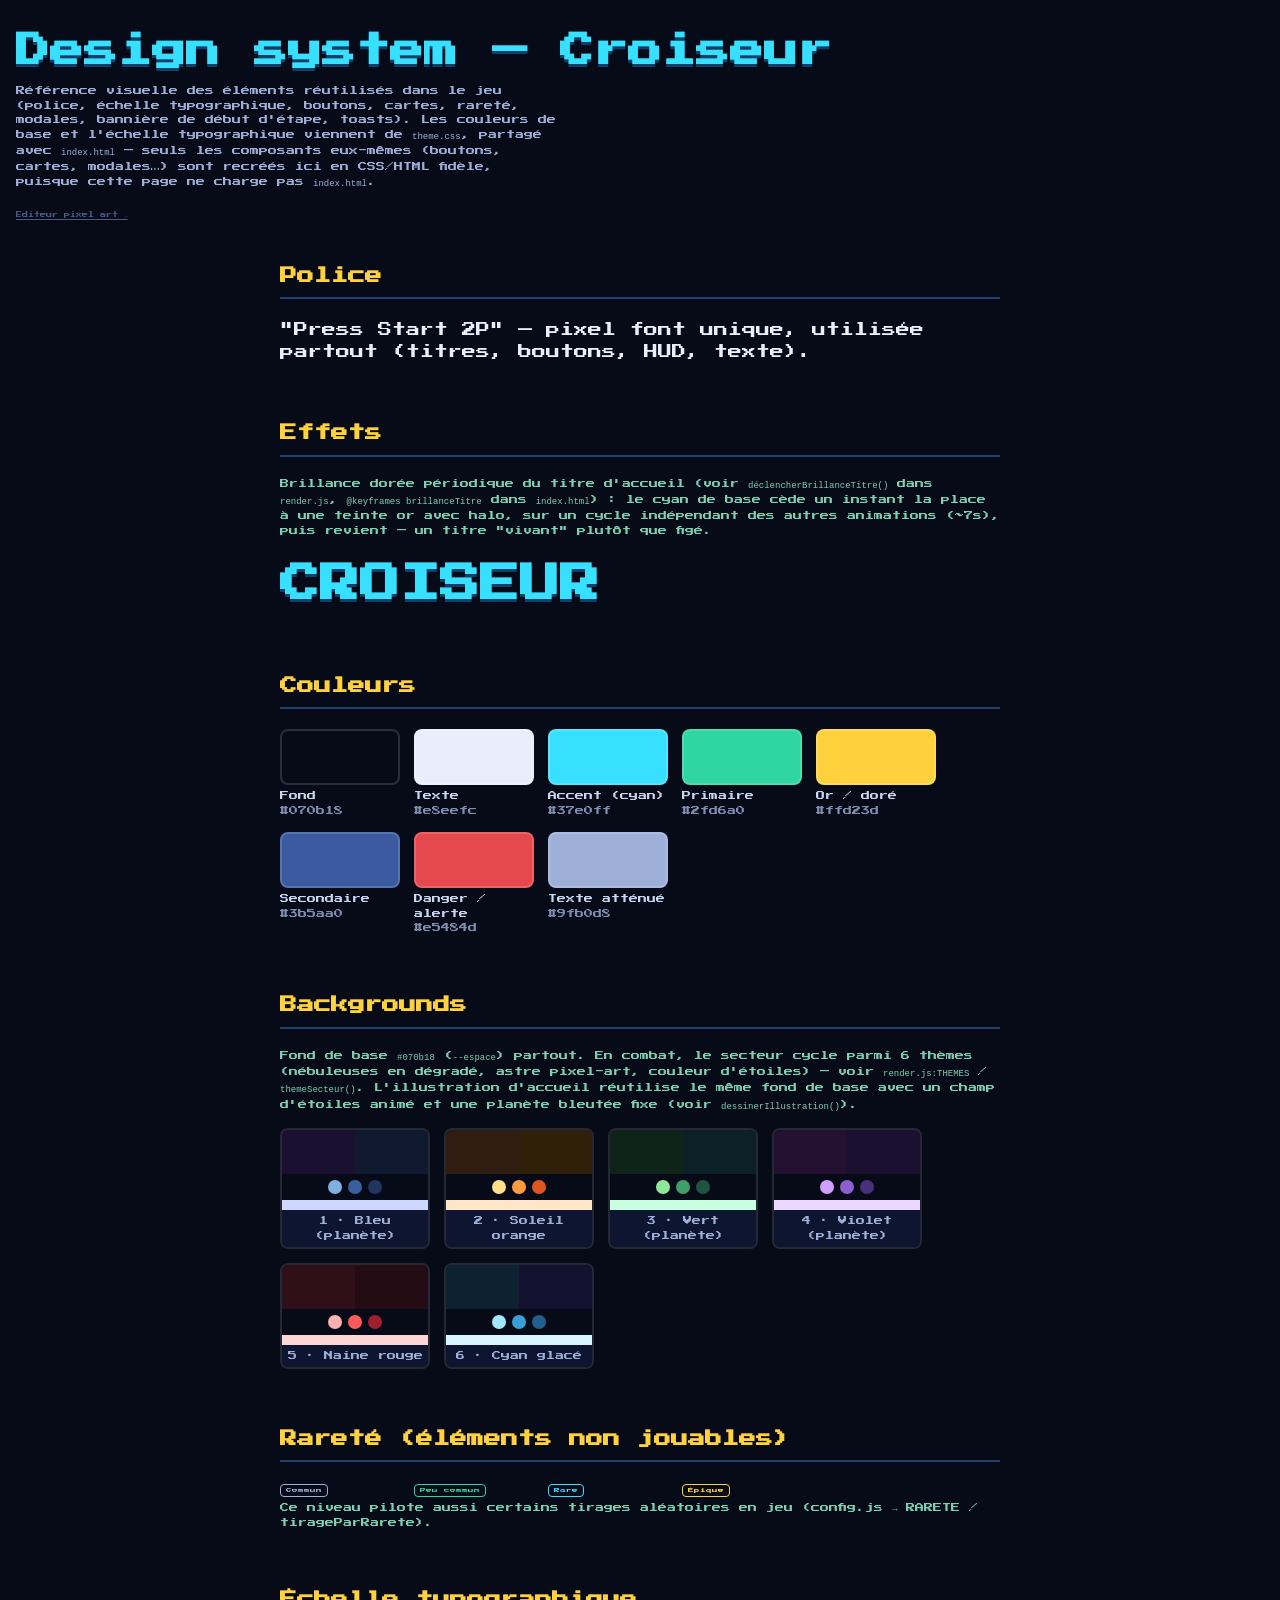
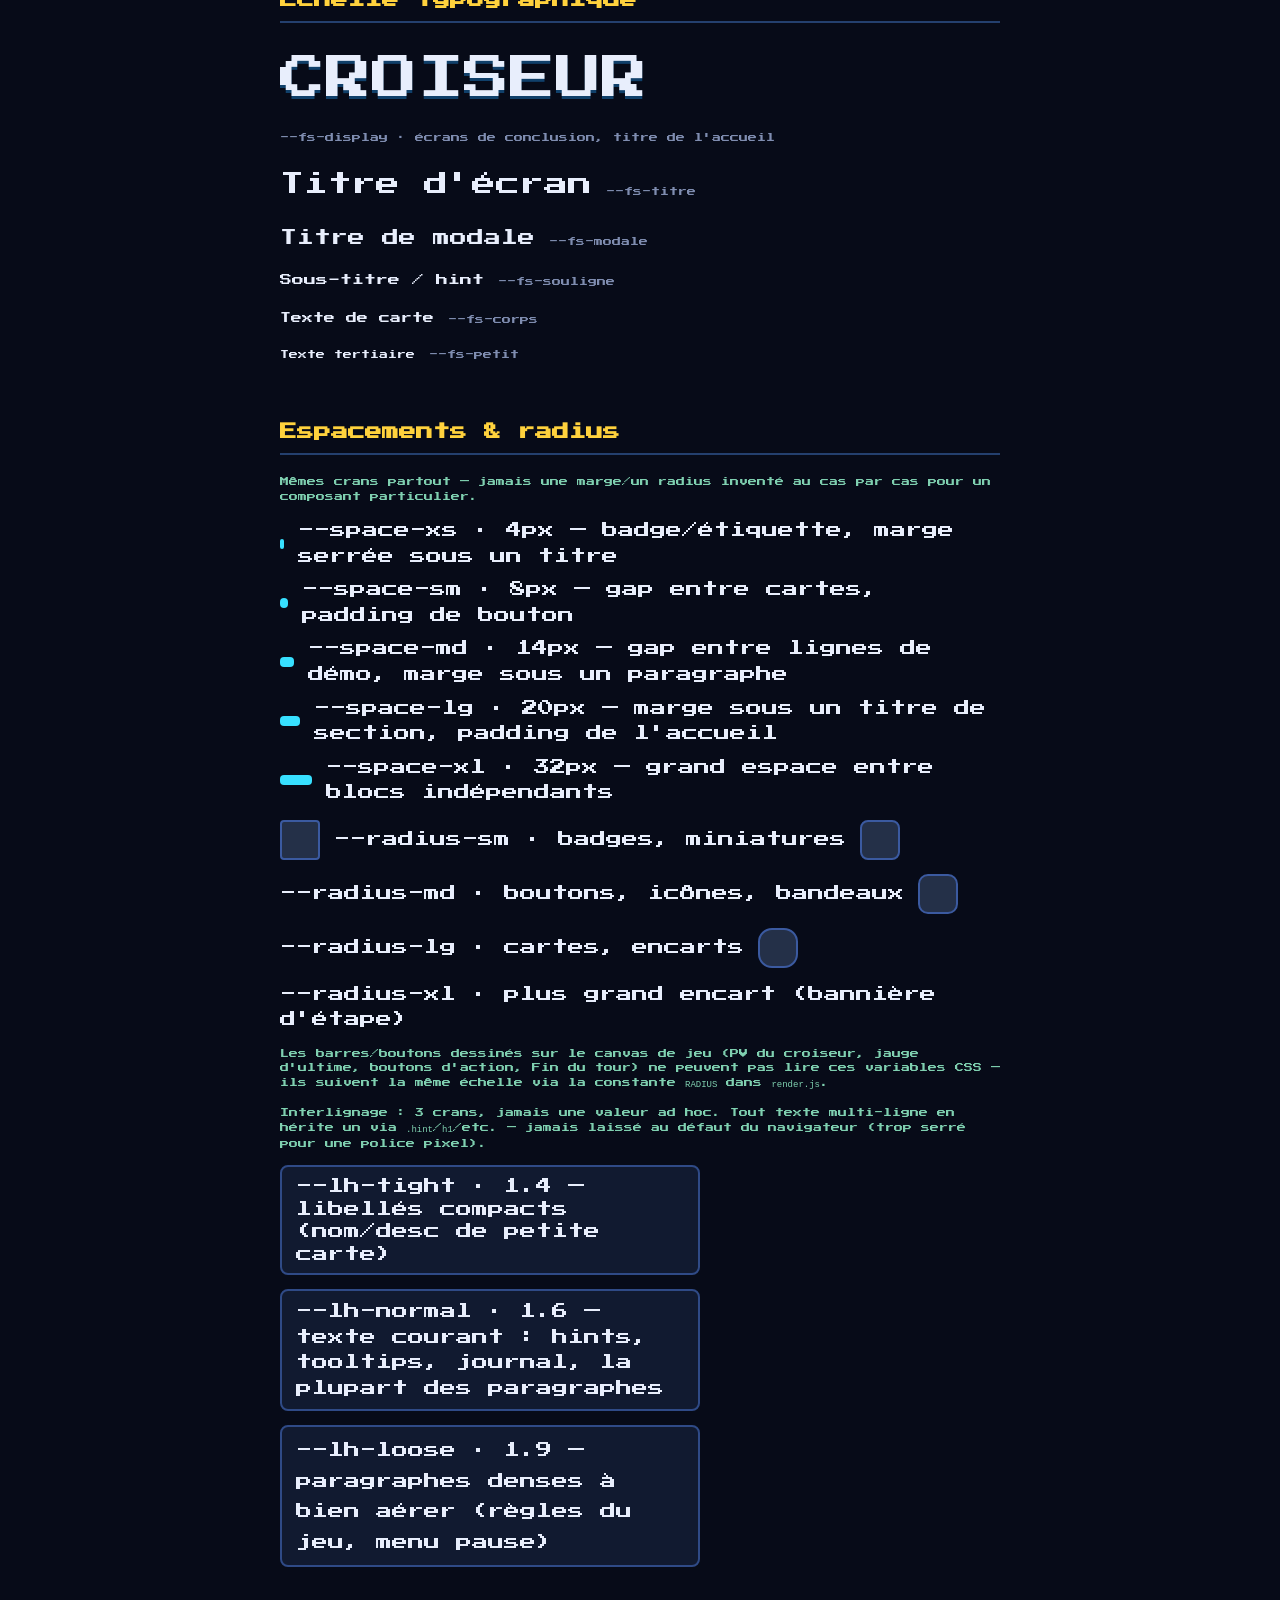
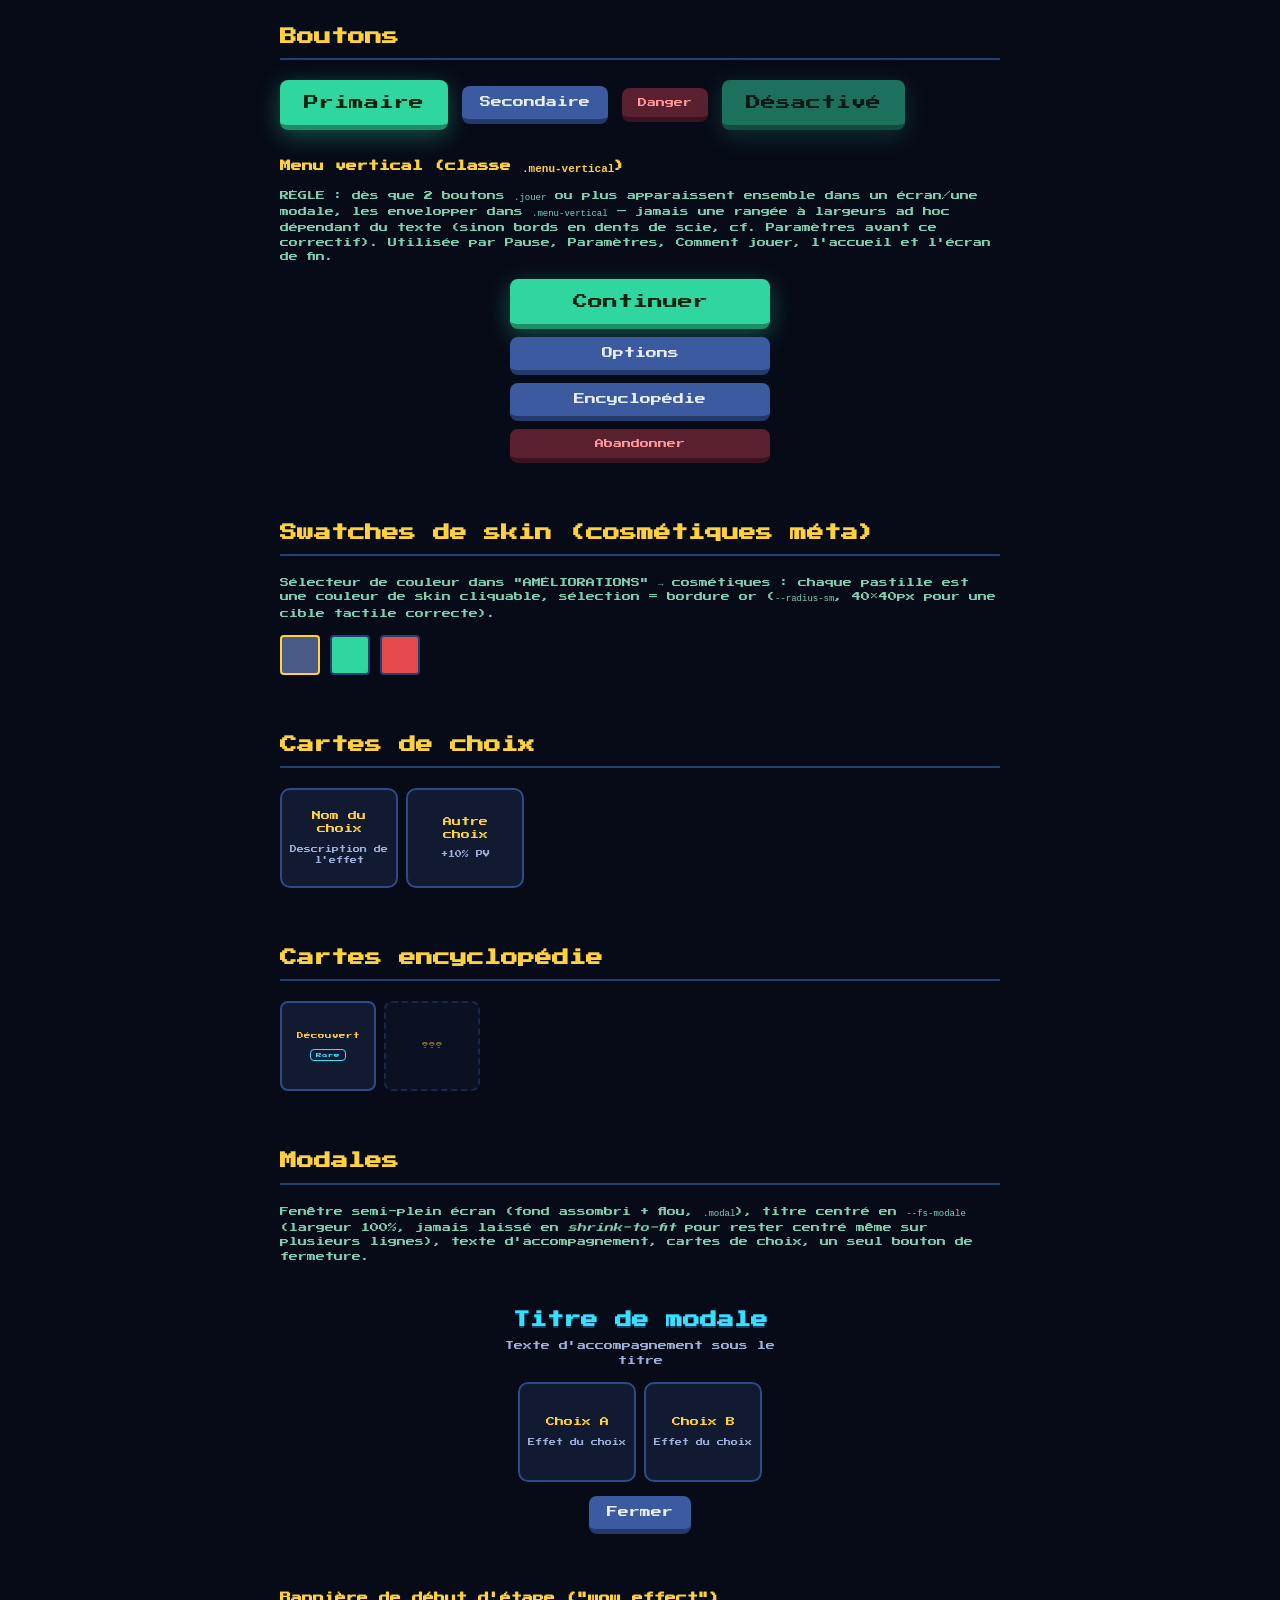
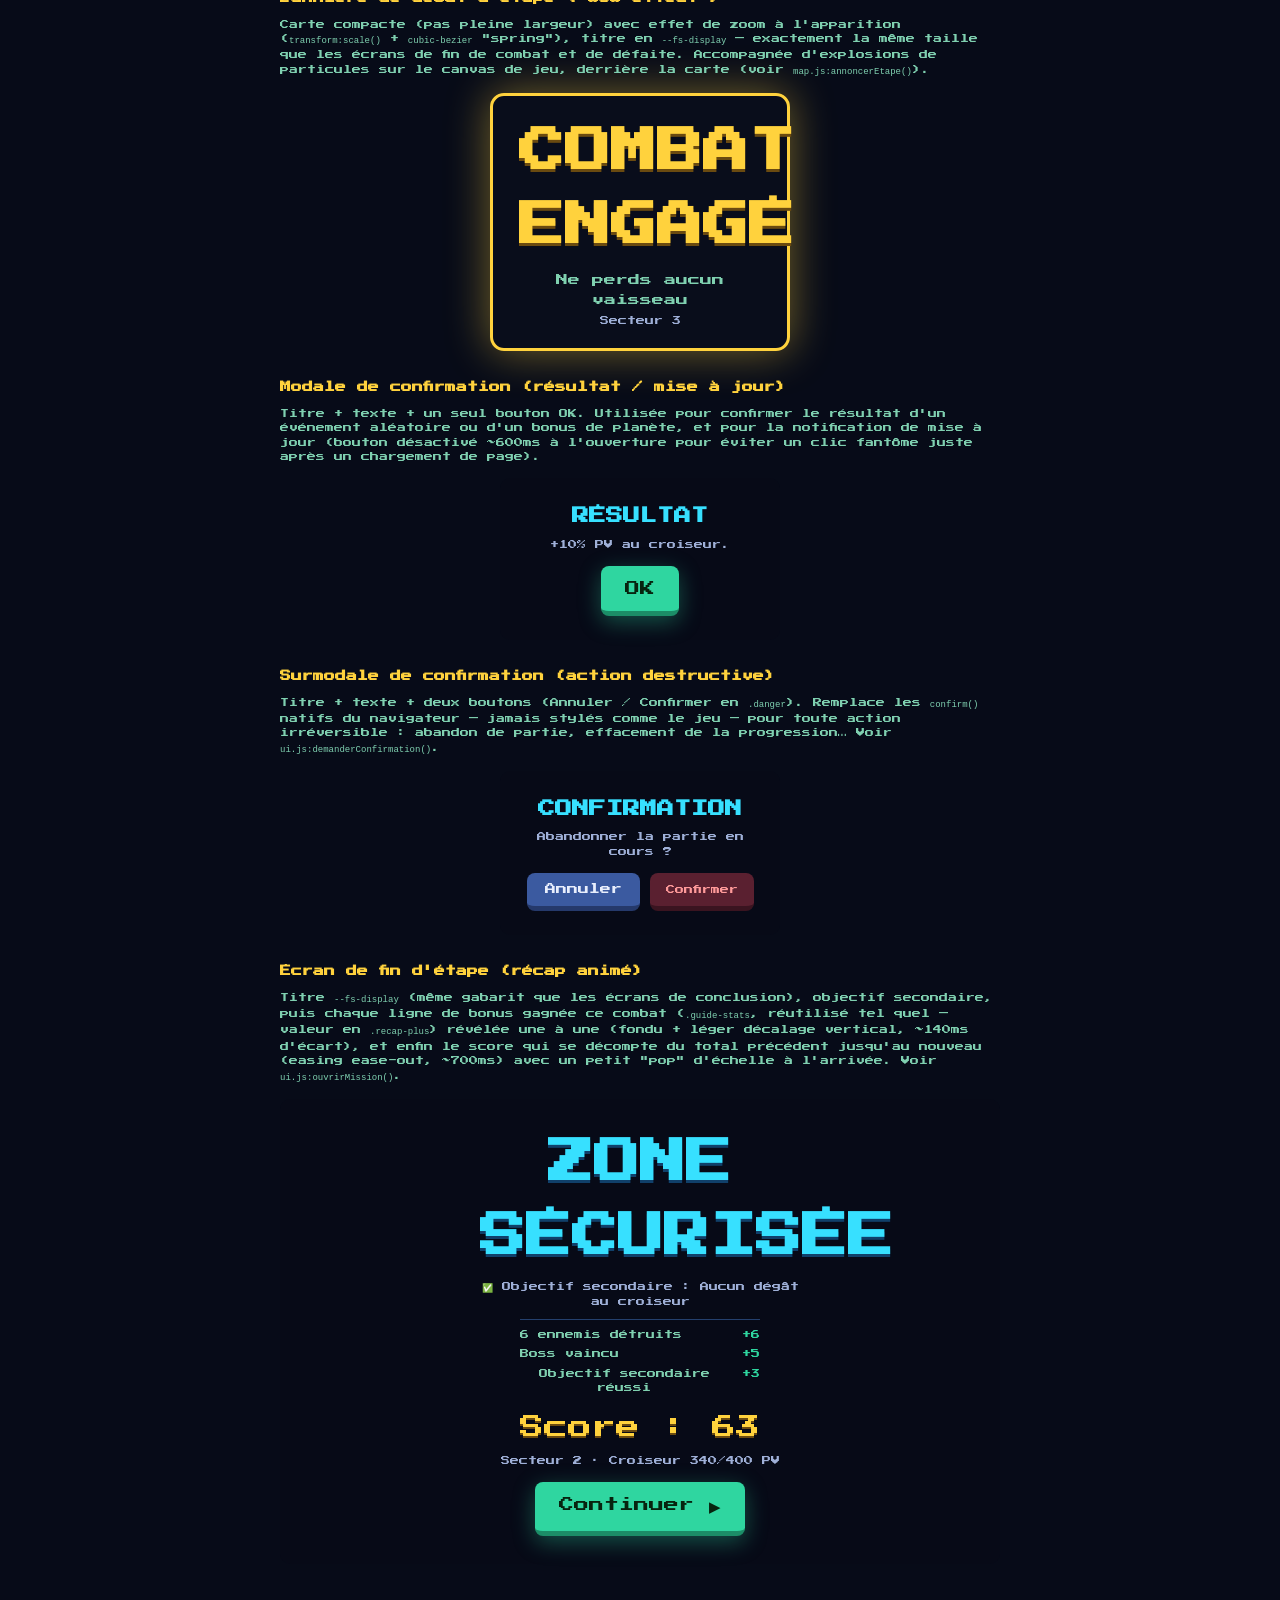
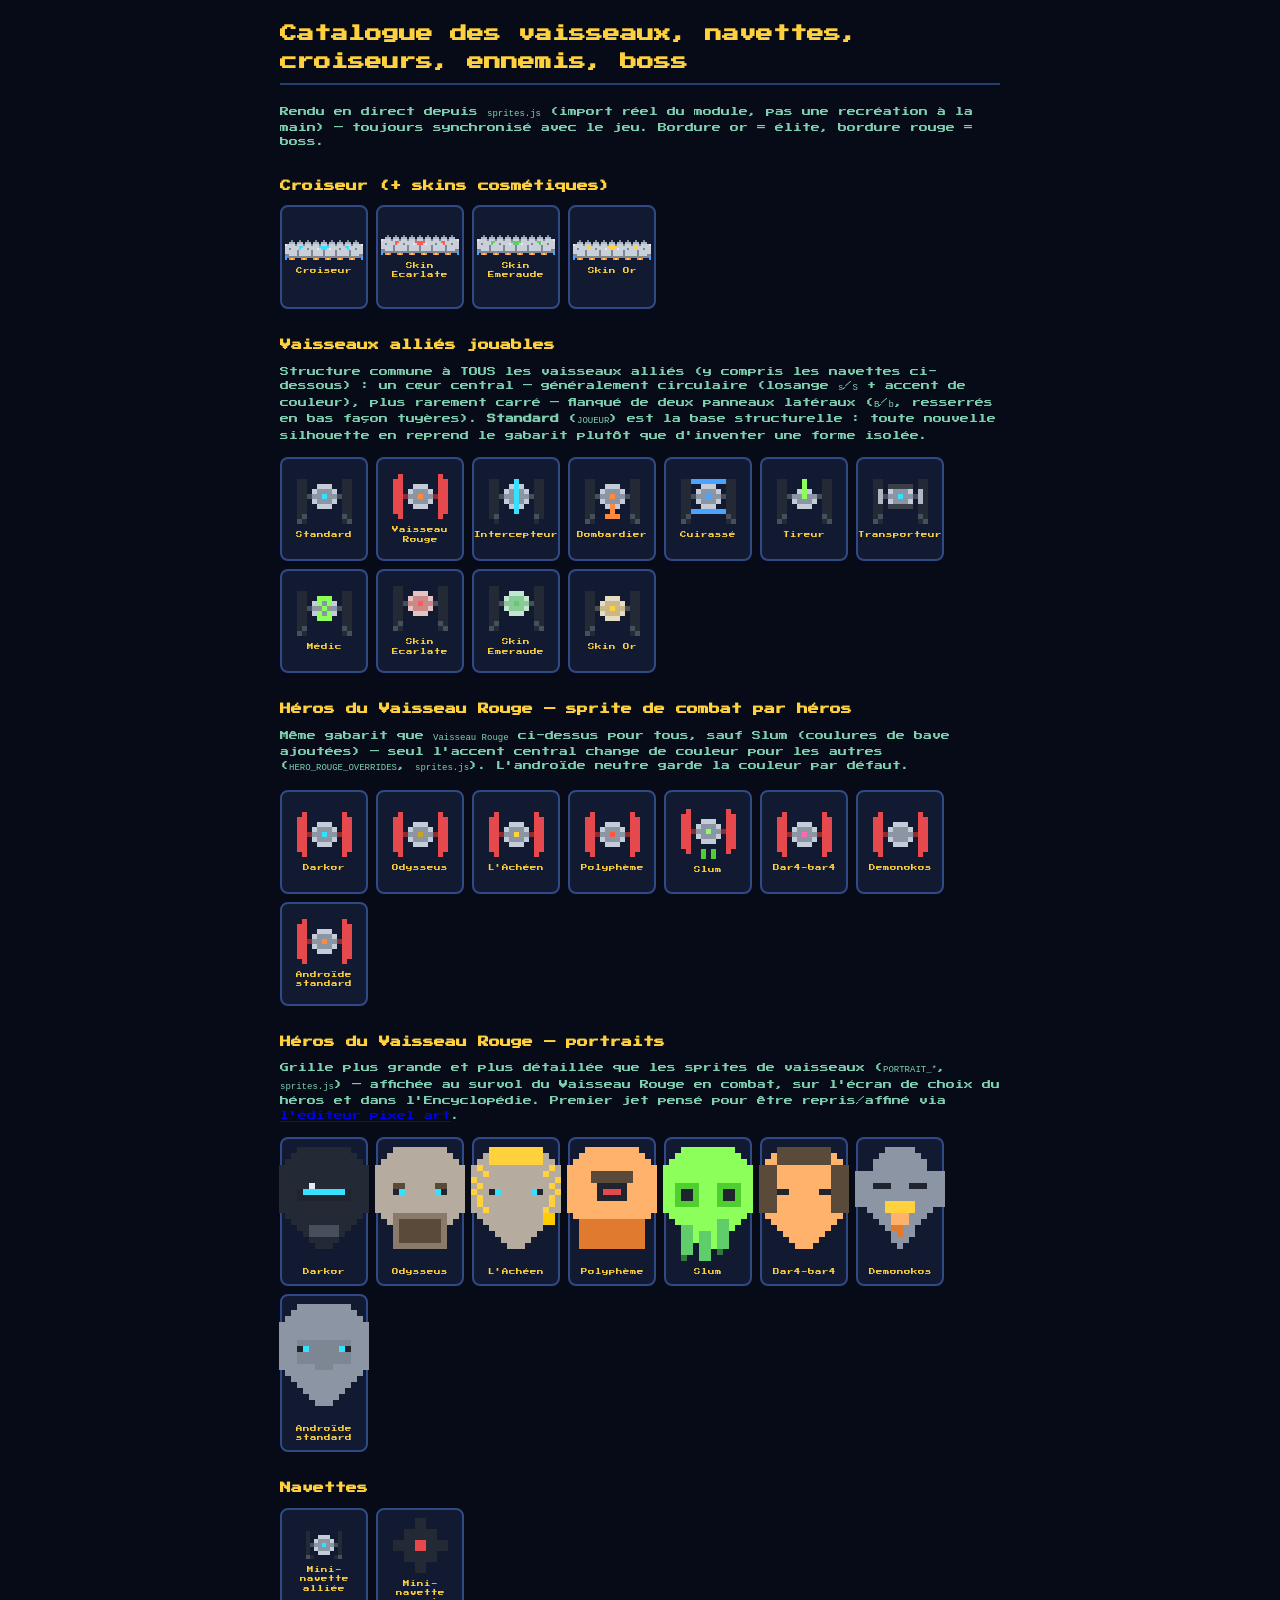
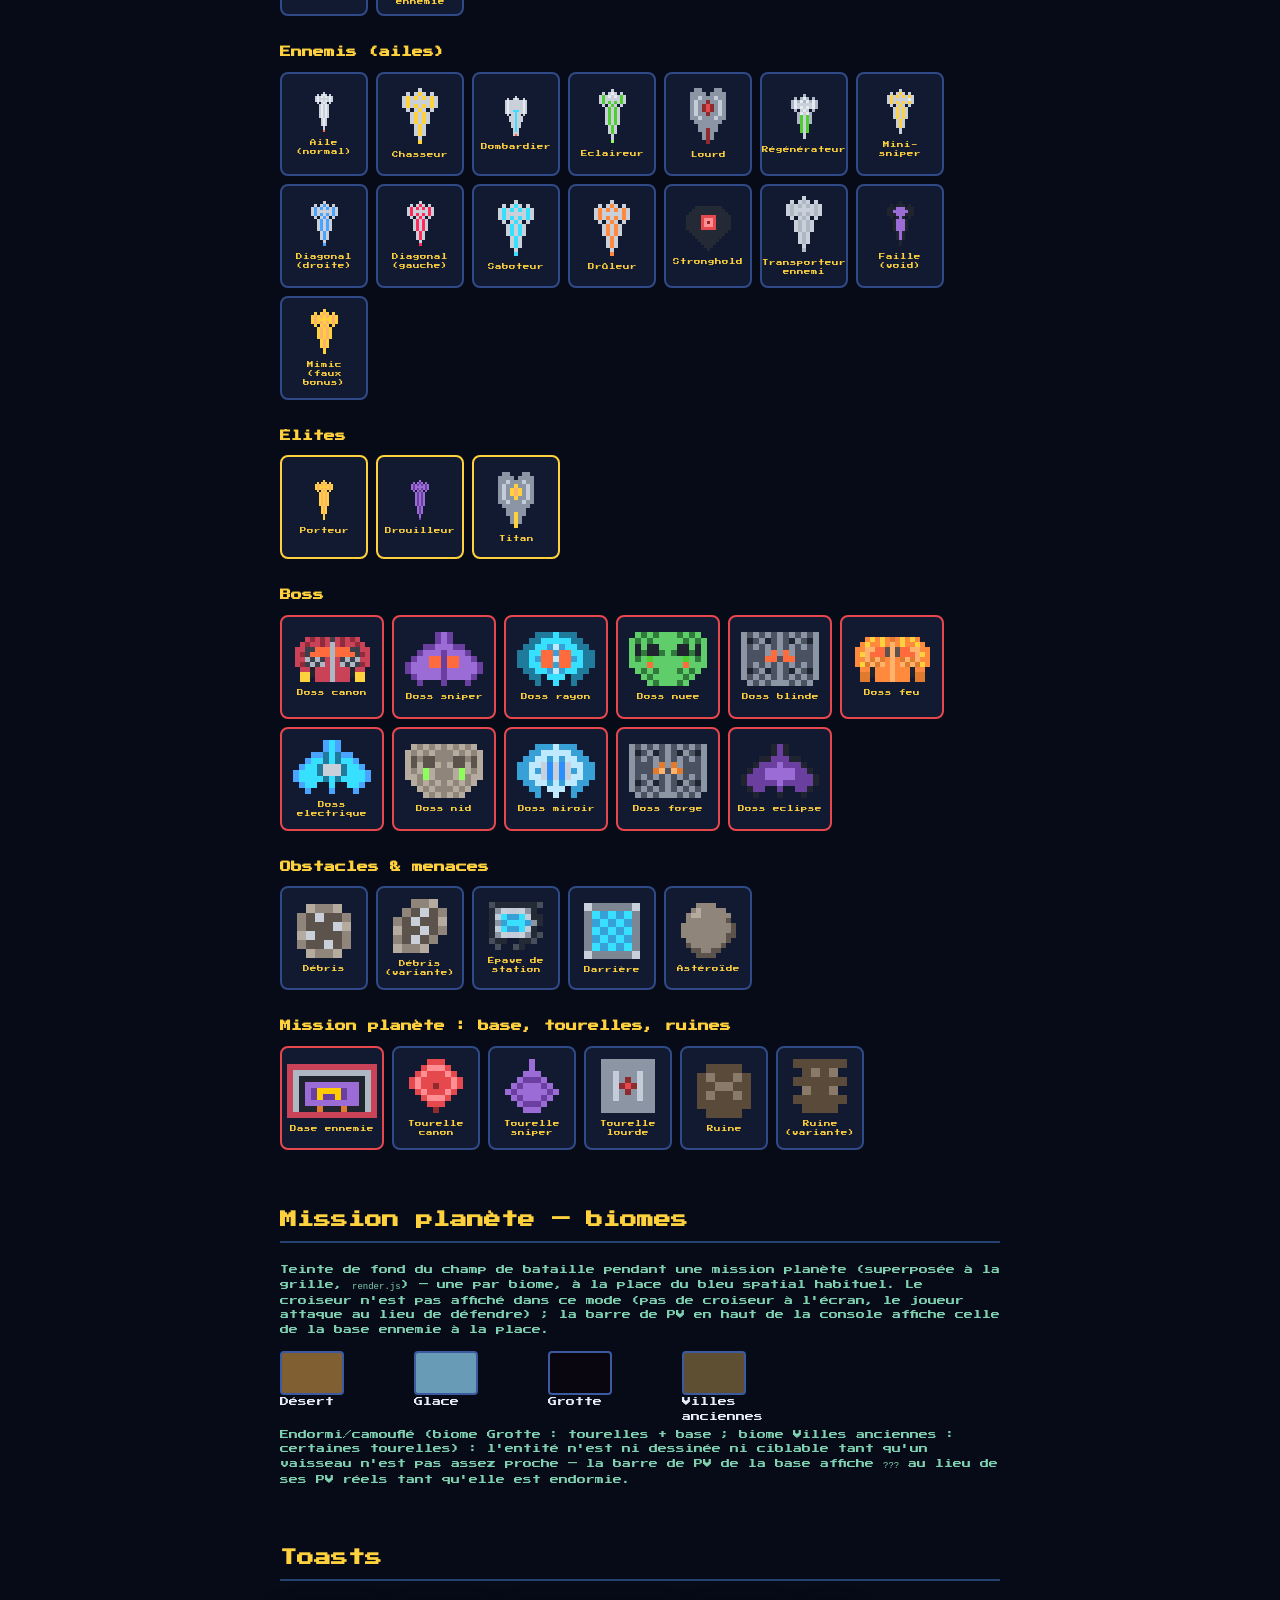
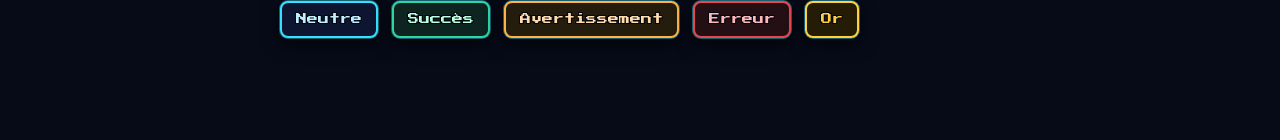
==== design-system.html @ 1c942c12 "Héros du Vaisseau Rouge, lot 7 : habillage (portraits + sprites de combat) 8 portraits pixel-art des" ====
<!DOCTYPE html>
<html lang="fr">
<head>
<meta charset="UTF-8">
<meta name="viewport" content="width=device-width, initial-scale=1.0">
<title>Croiseur — Design system</title>
<style>
  @font-face{ font-family:'Press Start 2P'; font-style:normal; font-weight:400; font-display:swap;
    src:url('fonts/PressStart2P.woff2') format('woff2'); }
</style>
<!-- Variables CSS partagées (couleurs, police, échelle typographique) : voir theme.css,
     chargé aussi par index.html — toute variable ajoutée/modifiée ici vaut pour les deux pages. -->
<link rel="stylesheet" href="theme.css">
<style>
  *{box-sizing:border-box;}
  body{margin:0;background:var(--espace);color:var(--texte);font-family:var(--pixel);line-height:var(--lh-normal);padding:24px 16px 80px;}
  h1{font-size:clamp(20px,6vw,34px);color:#37e0ff;text-shadow:0 3px 0 #10406a;margin:0 0 6px;}
  .sous{font-size:var(--fs-petit);color:#9fb0d8;max-width:60ch;margin:0 0 40px;}
  section{max-width:720px;margin:0 auto 56px;}
  h2{font-size:var(--fs-modale);color:#ffd23d;border-bottom:2px solid #24406e;padding-bottom:var(--space-sm);margin-bottom:var(--space-lg);}
  .note{font-size:var(--fs-petit);color:#7fd0b0;margin:var(--space-xs) 0 var(--space-md);}

  /* ===== Couleurs ===== */
  .swatches{display:flex;flex-wrap:wrap;gap:var(--space-md);}
  .swatch{width:120px;font-size:var(--fs-petit);}
  .swatch .puce{height:56px;border-radius:var(--radius-md);border:2px solid rgba(255,255,255,.15);margin-bottom:var(--space-xs);}
  .swatch .label{color:#cbd6f0;}
  .swatch .hex{color:#7f8db0;}

  /* ===== Typographie ===== */
  .type-row{display:flex;align-items:baseline;gap:var(--space-md);margin-bottom:var(--space-lg);flex-wrap:wrap;}
  .type-row .ex{color:#e8eefc;}
  .type-row .meta{font-size:var(--fs-petit);color:#7f8db0;}
  .t-display{font-size:var(--fs-display);color:#37e0ff;text-shadow:0 3px 0 #10406a;}
  .t-titre{font-size:var(--fs-titre);color:#37e0ff;}
  .t-modale{font-size:var(--fs-modale);color:#37e0ff;}
  .t-souligne{font-size:var(--fs-souligne);color:#9fb0d8;}
  .t-corps{font-size:var(--fs-corps);}
  .t-petit{font-size:var(--fs-petit);color:#9fb0d8;}

  /* ===== Boutons (repris tels quels de index.html) ===== */
  button.jouer{font-family:var(--pixel);font-size:clamp(10px,3vmin,15px);color:#07240f;background:#2fd6a0;
    border:none;border-bottom:5px solid #1c8d67;padding:15px 24px;border-radius:var(--radius-md);cursor:pointer;
    box-shadow:0 6px 22px rgba(47,214,160,.35);display:inline-flex;align-items:center;justify-content:center;gap:8px;}
  button.jouer:active{transform:translateY(3px);border-bottom-width:2px;}
  button.jouer:disabled{opacity:.5;cursor:default;}
  button.jouer.secondaire{font-size:var(--fs-corps);color:var(--texte);background:#3b5aa0;border-bottom-color:#25396b;padding:11px 18px;box-shadow:none;}
  button.jouer.danger{background:#5a2030;border-bottom-color:#3a1420;color:#ff9a9a;font-size:var(--fs-petit);padding:10px 16px;box-shadow:none;}
  .btn-row{display:flex;gap:var(--space-md);flex-wrap:wrap;align-items:center;}
  /* Menu vertical (ex: Pause) : boutons empilés à largeur uniforme, quel que soit le nombre
     de lettres du libellé — sinon la colonne a des bords en escalier. */
  .menu-vertical{display:flex;flex-direction:column;gap:var(--space-sm);align-items:center;}
  .menu-vertical button.jouer{width:min(78vw,260px);}

  /* ===== Cartes de choix ===== */
  .cards{display:flex;gap:var(--space-sm);flex-wrap:wrap;}
  .card{font-family:var(--pixel);width:118px;min-height:100px;background:#111a30;border:2px solid #2f4a86;border-radius:var(--radius-lg);
    padding:12px 8px;color:#e8eefc;display:flex;flex-direction:column;align-items:center;justify-content:center;gap:8px;text-align:center;}
  .card .nom{font-size:9px;color:#ffd23d;line-height:var(--lh-tight);}
  .card .desc{font-size:7px;color:#9fb0d8;line-height:var(--lh-normal);}

  /* ===== Cartes encyclopédie + rareté ===== */
  .guide-card{font-family:var(--pixel);width:96px;min-height:90px;background:#111a30;border:2px solid #2f4a86;
    border-radius:var(--radius-md);padding:8px 6px;color:#e8eefc;display:flex;flex-direction:column;align-items:center;justify-content:center;gap:5px;text-align:center;}
  .guide-card.verrouille{opacity:.45;border-style:dashed;}
  .guide-card .nom{font-size:6.5px;color:#ffd23d;}
  .rarete{font-size:5.5px;border:1px solid;border-radius:var(--radius-sm);padding:1px 5px;margin-top:2px;}

  /* Lignes de stats/récap (clé -> valeur) : encyclopédie (détail d'une entrée) ET récap de
     fin d'étape (#mission) réutilisent le même composant plutôt que d'inventer un tableau
     ad hoc à chaque écran. */
  .guide-stats{font-size:var(--fs-petit);color:#cbd6f0;border-top:1px solid #24406e;padding-top:8px;display:flex;flex-direction:column;gap:5px;}
  .guide-stats div{display:flex;justify-content:space-between;gap:14px;}
  .guide-stats span:first-child{color:#7fd0b0;}
  .guide-stats .recap-plus{color:#2fd6a0;}
  .mission-score{font-family:var(--pixel);font-size:var(--fs-titre);color:#ffd23d;margin-top:12px;text-shadow:0 2px 0 #6a4a10;}

  /* ===== Modales (aperçu statique — la vraie .modal est position:absolute;inset:0 en jeu) ===== */
  .modal-preview{background:rgba(7,11,24,.9);border-radius:var(--radius-lg);padding:28px 16px;display:flex;justify-content:center;}
  .modal-inner{text-align:center;max-width:320px;width:100%;}
  .modal-inner h3{font-family:var(--pixel);font-size:var(--fs-modale);color:#37e0ff;text-shadow:0 2px 0 #10406a;margin:0 0 6px;text-align:center;}
  .modal-inner .m-hint{font-family:var(--pixel);font-size:var(--fs-petit);color:#9fb0d8;margin-bottom:var(--space-md);}
  .modal-inner .cards{justify-content:center;margin-bottom:var(--space-md);}

  /* Bannière de début d'étape (combat/élite/boss) — carte compacte + zoom à l'apparition,
     jamais pleine largeur. Le vrai composant est #etapeBanner dans index.html. */
  .banner-preview{background:rgba(9,14,28,.92);border:3px solid #ffd23d;border-radius:var(--radius-xl);padding:20px 26px;
    max-width:300px;margin:0 auto;text-align:center;box-shadow:0 0 44px rgba(255,210,61,.45);}
  .banner-preview h1{font-family:var(--pixel);font-size:var(--fs-display);color:#ffd23d;text-shadow:0 3px 0 #6a4a10;margin:0;line-height:var(--lh-normal);}
  .banner-preview .sous-titre{font-family:var(--pixel);font-size:var(--fs-souligne);color:#7fd0b0;margin-top:var(--space-sm);}
  .banner-preview .secteur-info{font-family:var(--pixel);font-size:var(--fs-petit);color:#9fb0d8;margin-top:var(--space-xs);}

  /* Petite modale de confirmation (résultat d'événement, mise à jour) — titre + texte + un seul bouton OK */
  .confirm-preview{background:rgba(7,11,24,.9);border-radius:var(--radius-lg);padding:24px 16px;text-align:center;max-width:280px;margin:0 auto;}
  .confirm-preview h3{font-family:var(--pixel);font-size:var(--fs-modale);color:#37e0ff;margin:0 0 var(--space-sm);}
  .confirm-preview p{font-family:var(--pixel);font-size:var(--fs-petit);color:#9fb0d8;margin:0 0 var(--space-md);}

  /* ===== Espacements & radius ===== */
  .space-rows{display:flex;flex-direction:column;gap:var(--space-sm);margin-bottom:var(--space-md);}
  .space-row{display:flex;align-items:center;gap:var(--space-md);}
  .space-bar{height:10px;background:#37e0ff;border-radius:var(--radius-sm);flex-shrink:0;}
  .radius-row{display:flex;align-items:center;gap:var(--space-md);flex-wrap:wrap;margin-bottom:var(--space-md);}
  .radius-swatch{width:40px;height:40px;background:#243048;border:2px solid #3b5aa0;flex-shrink:0;}

  /* ===== Toast / log =====
     Chaque variante teinte aussi le texte (pas seulement la bordure), y compris "Neutre"
     qui reprend le cyan d'accent plutôt qu'un blanc terne — sinon trop discret une fois
     posé sur un écran de jeu déjà chargé. Contour de texte (--stroke) + fond opaque +
     ombre portée marquée : un toast se pose souvent par-dessus la grille de combat
     (étoiles, lasers, explosions), un fond translucide seul le rendait trop discret. */
  .toast-demo{font-family:var(--pixel);font-size:var(--fs-corps);color:#bfeeff;background:#0d1530;text-shadow:var(--stroke);
    border:2px solid #37e0ff;border-radius:var(--radius-md);padding:var(--space-sm) var(--space-md);display:inline-block;
    box-shadow:0 0 0 1px rgba(55,224,255,.4),0 6px 18px rgba(0,0,0,.7);}
  .toast-demo.t-ok{background:#0d2420;border-color:#2fd6a0;color:#baffe0;} .toast-demo.t-warn{background:#241d0d;border-color:#ffb347;color:#ffdcae;}
  .toast-demo.t-bad{background:#241014;border-color:#e5484d;color:#ffb8ba;} .toast-demo.t-gold{background:#241c05;border-color:#ffd23d;color:#ffd23d;}

  /* ===== Backgrounds ===== */
  .bg-swatch{width:150px;border-radius:var(--radius-md);overflow:hidden;border:2px solid rgba(255,255,255,.12);}
  .bg-swatch .neb{height:44px;display:flex;}
  .bg-swatch .neb div{flex:1;}
  .bg-swatch .astre-row{height:26px;display:flex;align-items:center;justify-content:center;gap:6px;background:#070b18;}
  .bg-swatch .astre-row div{width:14px;height:14px;border-radius:50%;}
  .bg-swatch .star{height:10px;}
  .bg-swatch .label{font-size:var(--fs-petit);color:#9fb0d8;text-align:center;padding:4px 0;background:#0d1530;}

  /* ===== Catalogue de sprites (rendus en direct depuis sprites.js — voir le script en fin
     de page) : contrairement aux autres composants recréés à la main en CSS, un catalogue de
     40+ sprites pixel art serait ingérable à dupliquer manuellement et se désynchroniserait
     du jeu réel au premier changement. sprites.js n'a aucune dépendance DOM au chargement du
     module (seulement dans ses fonctions), donc l'importer ici pour de vrai reste sûr. */
  .sprite-card{font-family:var(--pixel);width:88px;min-height:104px;background:#111a30;border:2px solid #2f4a86;
    border-radius:var(--radius-md);padding:8px 6px;color:#e8eefc;display:flex;flex-direction:column;align-items:center;justify-content:center;gap:6px;text-align:center;}
  .sprite-card canvas{image-rendering:pixelated;}
  .sprite-card .nom{font-size:6.5px;color:#ffd23d;line-height:var(--lh-tight);}
  .sprite-card.elite{border-color:#ffd23d;}
  .sprite-card.boss{border-color:#e5484d;width:104px;}
  h3.sub{font-size:var(--fs-corps);color:#ffd23d;margin:28px 0 10px;}
</style>
</head>
<body>
  <h1>Design system — Croiseur</h1>
  <p class="sous">Référence visuelle des éléments réutilisés dans le jeu (police, échelle typographique,
    boutons, cartes, rareté, modales, bannière de début d'étape, toasts). Les couleurs de base et
    l'échelle typographique viennent de <code>theme.css</code>, partagé avec <code>index.html</code> —
    seuls les composants eux-mêmes (boutons, cartes, modales…) sont recréés ici en CSS/HTML fidèle,
    puisque cette page ne charge pas <code>index.html</code>.</p>
  <p class="sous" style="margin-top:-24px;"><a href="pixel-editor.html" style="color:#4a5a86;font-size:6px;text-decoration:underline;">Éditeur pixel art →</a></p>

  <section>
    <h2>Police</h2>
    <p style="font-size:14px;">"Press Start 2P" — pixel font unique, utilisée partout (titres, boutons, HUD, texte).</p>
  </section>

  <section>
    <h2>Effets</h2>
    <p class="note">Brillance dorée périodique du titre d'accueil (voir <code>déclencherBrillanceTitre()</code>
      dans <code>render.js</code>, <code>@keyframes brillanceTitre</code> dans <code>index.html</code>) : le
      cyan de base cède un instant la place à une teinte or avec halo, sur un cycle indépendant des
      autres animations (~7s), puis revient — un titre "vivant" plutôt que figé.</p>
    <h1 id="demoBrille" style="font-family:var(--pixel);color:#37e0ff;text-shadow:0 3px 0 #10406a;font-size:clamp(22px,7vmin,40px);animation:demoBrillanceTitre 3s ease-in-out infinite;">CROISEUR</h1>
    <style>@keyframes demoBrillanceTitre{
      0%,60%,100%{color:#37e0ff;text-shadow:0 3px 0 #10406a;}
      80%{color:#ffd23d;text-shadow:0 3px 0 #10406a,0 0 14px rgba(255,210,61,.85),0 0 30px rgba(255,210,61,.5);}
    }</style>
  </section>

  <section>
    <h2>Couleurs</h2>
    <div class="swatches">
      <div class="swatch"><div class="puce" style="background:#070b18"></div><div class="label">Fond</div><div class="hex">#070b18</div></div>
      <div class="swatch"><div class="puce" style="background:#e8eefc"></div><div class="label">Texte</div><div class="hex">#e8eefc</div></div>
      <div class="swatch"><div class="puce" style="background:#37e0ff"></div><div class="label">Accent (cyan)</div><div class="hex">#37e0ff</div></div>
      <div class="swatch"><div class="puce" style="background:#2fd6a0"></div><div class="label">Primaire</div><div class="hex">#2fd6a0</div></div>
      <div class="swatch"><div class="puce" style="background:#ffd23d"></div><div class="label">Or / doré</div><div class="hex">#ffd23d</div></div>
      <div class="swatch"><div class="puce" style="background:#3b5aa0"></div><div class="label">Secondaire</div><div class="hex">#3b5aa0</div></div>
      <div class="swatch"><div class="puce" style="background:#e5484d"></div><div class="label">Danger / alerte</div><div class="hex">#e5484d</div></div>
      <div class="swatch"><div class="puce" style="background:#9fb0d8"></div><div class="label">Texte atténué</div><div class="hex">#9fb0d8</div></div>
    </div>
  </section>

  <section>
    <h2>Backgrounds</h2>
    <p class="note" style="margin-top:0;">Fond de base <code>#070b18</code> (<code>--espace</code>) partout. En combat, le secteur
      cycle parmi 6 thèmes (nébuleuses en dégradé, astre pixel-art, couleur d'étoiles) — voir
      <code>render.js:THEMES</code> / <code>themeSecteur()</code>. L'illustration d'accueil réutilise le même fond de base
      avec un champ d'étoiles animé et une planète bleutée fixe (voir <code>dessinerIllustration()</code>).</p>
    <div class="swatches">
      <div class="bg-swatch">
        <div class="neb"><div style="background:#1a1030"></div><div style="background:#0f1a30"></div></div>
        <div class="astre-row"><div style="background:#7fb0e0"></div><div style="background:#3a5f9e"></div><div style="background:#22355e"></div></div>
        <div class="star" style="background:#cdd8ff"></div>
        <div class="label">1 · Bleu (planète)</div>
      </div>
      <div class="bg-swatch">
        <div class="neb"><div style="background:#301c10"></div><div style="background:#30200a"></div></div>
        <div class="astre-row"><div style="background:#ffe08a"></div><div style="background:#ff9a3d"></div><div style="background:#e0561f"></div></div>
        <div class="star" style="background:#ffe6c8"></div>
        <div class="label">2 · Soleil orange</div>
      </div>
      <div class="bg-swatch">
        <div class="neb"><div style="background:#0e2418"></div><div style="background:#0c2028"></div></div>
        <div class="astre-row"><div style="background:#8fe89a"></div><div style="background:#3f9e6a"></div><div style="background:#1f5540"></div></div>
        <div class="star" style="background:#c8ffe0"></div>
        <div class="label">3 · Vert (planète)</div>
      </div>
      <div class="bg-swatch">
        <div class="neb"><div style="background:#241030"></div><div style="background:#1c1030"></div></div>
        <div class="astre-row"><div style="background:#d0a0ff"></div><div style="background:#8a5fce"></div><div style="background:#4a2f7a"></div></div>
        <div class="star" style="background:#ecd8ff"></div>
        <div class="label">4 · Violet (planète)</div>
      </div>
      <div class="bg-swatch">
        <div class="neb"><div style="background:#301018"></div><div style="background:#240c14"></div></div>
        <div class="astre-row"><div style="background:#ffb0b0"></div><div style="background:#ff5a5a"></div><div style="background:#a01f2f"></div></div>
        <div class="star" style="background:#ffd6d6"></div>
        <div class="label">5 · Naine rouge</div>
      </div>
      <div class="bg-swatch">
        <div class="neb"><div style="background:#0c2230"></div><div style="background:#141030"></div></div>
        <div class="astre-row"><div style="background:#a0e8ff"></div><div style="background:#37a0d6"></div><div style="background:#215f8f"></div></div>
        <div class="star" style="background:#d8f4ff"></div>
        <div class="label">6 · Cyan glacé</div>
      </div>
    </div>
  </section>

  <section>
    <h2>Rareté (éléments non jouables)</h2>
    <div class="swatches">
      <div class="swatch"><div class="rarete" style="color:#9fb0d8;border-color:#9fb0d8;display:inline-block;">Commun</div></div>
      <div class="swatch"><div class="rarete" style="color:#2fd6a0;border-color:#2fd6a0;display:inline-block;">Peu commun</div></div>
      <div class="swatch"><div class="rarete" style="color:#37e0ff;border-color:#37e0ff;display:inline-block;">Rare</div></div>
      <div class="swatch"><div class="rarete" style="color:#ffd23d;border-color:#ffd23d;display:inline-block;">Épique</div></div>
    </div>
    <p class="note">Ce niveau pilote aussi certains tirages aléatoires en jeu (config.js → RARETE / tirageParRarete).</p>
  </section>

  <section>
    <h2>Échelle typographique</h2>
    <div class="type-row"><span class="ex t-display">CROISEUR</span><span class="meta">--fs-display · écrans de conclusion, titre de l'accueil</span></div>
    <div class="type-row"><span class="ex t-titre">Titre d'écran</span><span class="meta">--fs-titre</span></div>
    <div class="type-row"><span class="ex t-modale">Titre de modale</span><span class="meta">--fs-modale</span></div>
    <div class="type-row"><span class="ex t-souligne">Sous-titre / hint</span><span class="meta">--fs-souligne</span></div>
    <div class="type-row"><span class="ex t-corps">Texte de carte</span><span class="meta">--fs-corps</span></div>
    <div class="type-row"><span class="ex t-petit">Texte tertiaire</span><span class="meta">--fs-petit</span></div>
  </section>

  <section>
    <h2>Espacements &amp; radius</h2>
    <p class="note" style="margin-top:0;">Mêmes crans partout — jamais une marge/un radius inventé au cas par cas
      pour un composant particulier.</p>
    <div class="space-rows">
      <div class="space-row"><div class="space-bar" style="width:var(--space-xs)"></div><span class="meta">--space-xs · 4px — badge/étiquette, marge serrée sous un titre</span></div>
      <div class="space-row"><div class="space-bar" style="width:var(--space-sm)"></div><span class="meta">--space-sm · 8px — gap entre cartes, padding de bouton</span></div>
      <div class="space-row"><div class="space-bar" style="width:var(--space-md)"></div><span class="meta">--space-md · 14px — gap entre lignes de démo, marge sous un paragraphe</span></div>
      <div class="space-row"><div class="space-bar" style="width:var(--space-lg)"></div><span class="meta">--space-lg · 20px — marge sous un titre de section, padding de l'accueil</span></div>
      <div class="space-row"><div class="space-bar" style="width:var(--space-xl)"></div><span class="meta">--space-xl · 32px — grand espace entre blocs indépendants</span></div>
    </div>
    <div class="radius-row">
      <div class="radius-swatch" style="border-radius:var(--radius-sm)"></div><span class="meta">--radius-sm · badges, miniatures</span>
      <div class="radius-swatch" style="border-radius:var(--radius-md)"></div><span class="meta">--radius-md · boutons, icônes, bandeaux</span>
      <div class="radius-swatch" style="border-radius:var(--radius-lg)"></div><span class="meta">--radius-lg · cartes, encarts</span>
      <div class="radius-swatch" style="border-radius:var(--radius-xl)"></div><span class="meta">--radius-xl · plus grand encart (bannière d'étape)</span>
    </div>
    <p class="note">Les barres/boutons dessinés sur le canvas de jeu (PV du croiseur, jauge d'ultime, boutons
      d'action, Fin du tour) ne peuvent pas lire ces variables CSS — ils suivent la même échelle via la
      constante <code>RADIUS</code> dans <code>render.js</code>.</p>
    <p class="note">Interlignage : 3 crans, jamais une valeur ad hoc. Tout texte multi-ligne en hérite
      un via <code>.hint</code>/<code>h1</code>/etc. — jamais laissé au défaut du navigateur (trop serré
      pour une police pixel).</p>
    <div style="display:flex;flex-direction:column;gap:var(--space-md);max-width:420px;">
      <div style="background:#111a30;border:2px solid #2f4a86;border-radius:var(--radius-md);padding:var(--space-sm) var(--space-md);line-height:var(--lh-tight);">--lh-tight · 1.4 — libellés compacts (nom/desc de petite carte)</div>
      <div style="background:#111a30;border:2px solid #2f4a86;border-radius:var(--radius-md);padding:var(--space-sm) var(--space-md);line-height:var(--lh-normal);">--lh-normal · 1.6 — texte courant : hints, tooltips, journal, la plupart des paragraphes</div>
      <div style="background:#111a30;border:2px solid #2f4a86;border-radius:var(--radius-md);padding:var(--space-sm) var(--space-md);line-height:var(--lh-loose);">--lh-loose · 1.9 — paragraphes denses à bien aérer (règles du jeu, menu pause)</div>
    </div>
  </section>

  <section>
    <h2>Boutons</h2>
    <div class="btn-row">
      <button class="jouer">Primaire</button>
      <button class="jouer secondaire">Secondaire</button>
      <button class="jouer danger">Danger</button>
      <button class="jouer" disabled>Désactivé</button>
    </div>
    <h3 style="font-size:var(--fs-corps);color:#ffd23d;margin:28px 0 10px;">Menu vertical (classe <code>.menu-vertical</code>)</h3>
    <p class="note">RÈGLE : dès que 2 boutons <code>.jouer</code> ou plus apparaissent ensemble dans un
      écran/une modale, les envelopper dans <code>.menu-vertical</code> — jamais une rangée à largeurs
      ad hoc dépendant du texte (sinon bords en dents de scie, cf. Paramètres avant ce correctif).
      Utilisée par Pause, Paramètres, Comment jouer, l'accueil et l'écran de fin.</p>
    <div class="menu-vertical">
      <button class="jouer">Continuer</button>
      <button class="jouer secondaire">Options</button>
      <button class="jouer secondaire">Encyclopédie</button>
      <button class="jouer danger">Abandonner</button>
    </div>
  </section>

  <section>
    <h2>Swatches de skin (cosmétiques méta)</h2>
    <p class="note">Sélecteur de couleur dans "AMÉLIORATIONS" → cosmétiques : chaque pastille est une
      couleur de skin cliquable, sélection = bordure or (<code>--radius-sm</code>, 40×40px pour une
      cible tactile correcte).</p>
    <div style="display:flex;gap:10px;">
      <div style="width:40px;height:40px;border-radius:var(--radius-sm);background:#4a5a86;border:2px solid #ffd23d;"></div>
      <div style="width:40px;height:40px;border-radius:var(--radius-sm);background:#2fd6a0;border:2px solid #24406e;"></div>
      <div style="width:40px;height:40px;border-radius:var(--radius-sm);background:#e5484d;border:2px solid #24406e;"></div>
    </div>
  </section>

  <section>
    <h2>Cartes de choix</h2>
    <div class="cards">
      <div class="card"><div class="nom">Nom du choix</div><div class="desc">Description de l'effet</div></div>
      <div class="card"><div class="nom">Autre choix</div><div class="desc">+10% PV</div></div>
    </div>
  </section>

  <section>
    <h2>Cartes encyclopédie</h2>
    <div class="cards">
      <div class="guide-card"><div class="nom">Découvert</div><div class="rarete" style="color:#37e0ff;border-color:#37e0ff;">Rare</div></div>
      <div class="guide-card verrouille"><div class="nom">???</div></div>
    </div>
  </section>

  <section>
    <h2>Modales</h2>
    <p class="note">Fenêtre semi-plein écran (fond assombri + flou, <code>.modal</code>),
      titre centré en <code>--fs-modale</code> (largeur 100%, jamais laissé en <em>shrink-to-fit</em> pour rester
      centré même sur plusieurs lignes), texte d'accompagnement, cartes de choix, un seul bouton de fermeture.</p>
    <div class="modal-preview">
      <div class="modal-inner">
        <h3>Titre de modale</h3>
        <div class="m-hint">Texte d'accompagnement sous le titre</div>
        <div class="cards">
          <div class="card"><div class="nom">Choix A</div><div class="desc">Effet du choix</div></div>
          <div class="card"><div class="nom">Choix B</div><div class="desc">Effet du choix</div></div>
        </div>
        <button class="jouer secondaire">Fermer</button>
      </div>
    </div>

    <h3 style="font-size:var(--fs-corps);color:#ffd23d;margin:28px 0 10px;">Bannière de début d'étape ("wow effect")</h3>
    <p class="note">Carte compacte (pas pleine largeur) avec effet de zoom à l'apparition
      (<code>transform:scale()</code> + <code>cubic-bezier</code> "spring"), titre en <code>--fs-display</code> —
      exactement la même taille que les écrans de fin de combat et de défaite. Accompagnée d'explosions de
      particules sur le canvas de jeu, derrière la carte (voir <code>map.js:annoncerEtape()</code>).</p>
    <div class="banner-preview">
      <h1>COMBAT<br>ENGAGÉ</h1>
      <div class="sous-titre">Ne perds aucun vaisseau</div>
      <div class="secteur-info">Secteur 3</div>
    </div>

    <h3 style="font-size:var(--fs-corps);color:#ffd23d;margin:28px 0 10px;">Modale de confirmation (résultat / mise à jour)</h3>
    <p class="note">Titre + texte + un seul bouton OK. Utilisée pour confirmer le
      résultat d'un événement aléatoire ou d'un bonus de planète, et pour la notification de mise à jour
      (bouton désactivé ~600ms à l'ouverture pour éviter un clic fantôme juste après un chargement de page).</p>
    <div class="confirm-preview">
      <h3>RÉSULTAT</h3>
      <p>+10% PV au croiseur.</p>
      <button class="jouer">OK</button>
    </div>

    <h3 style="font-size:var(--fs-corps);color:#ffd23d;margin:28px 0 10px;">Surmodale de confirmation (action destructive)</h3>
    <p class="note">Titre + texte + deux boutons (Annuler / Confirmer en <code>.danger</code>).
      Remplace les <code>confirm()</code> natifs du navigateur — jamais stylés comme le jeu — pour toute action
      irréversible : abandon de partie, effacement de la progression… Voir <code>ui.js:demanderConfirmation()</code>.</p>
    <div class="confirm-preview">
      <h3>CONFIRMATION</h3>
      <p>Abandonner la partie en cours ?</p>
      <div style="display:flex;gap:10px;justify-content:center;flex-wrap:wrap;">
        <button class="jouer secondaire">Annuler</button>
        <button class="jouer danger">Confirmer</button>
      </div>
    </div>

    <h3 style="font-size:var(--fs-corps);color:#ffd23d;margin:28px 0 10px;">Écran de fin d'étape (récap animé)</h3>
    <p class="note">Titre <code>--fs-display</code> (même gabarit que les écrans de conclusion), objectif secondaire,
      puis chaque ligne de bonus gagnée ce combat (<code>.guide-stats</code>, réutilisé tel quel — valeur en
      <code>.recap-plus</code>) révélée une à une (fondu + léger décalage vertical, ~140ms d'écart), et enfin
      le score qui se décompte du total précédent jusqu'au nouveau (easing ease-out, ~700ms) avec un petit
      "pop" d'échelle à l'arrivée. Voir <code>ui.js:ouvrirMission()</code>.</p>
    <div class="modal-preview">
      <div class="modal-inner">
        <h3 style="font-size:var(--fs-display);text-shadow:0 3px 0 #10406a;">ZONE SÉCURISÉE</h3>
        <div class="m-hint" style="margin-bottom:0;">✅ Objectif secondaire : Aucun dégât au croiseur</div>
        <div class="guide-stats" style="max-width:240px;margin:10px auto 0;">
          <div><span>6 ennemis détruits</span><span class="recap-plus">+6</span></div>
          <div><span>Boss vaincu</span><span class="recap-plus">+5</span></div>
          <div><span>Objectif secondaire réussi</span><span class="recap-plus">+3</span></div>
        </div>
        <div class="mission-score">Score : 63</div>
        <div class="m-hint" style="margin-top:8px;margin-bottom:0;">Secteur 2 · Croiseur 340/400 PV</div>
        <button class="jouer" style="margin-top:14px;">Continuer ▶</button>
      </div>
    </div>
  </section>

  <section>
    <h2>Catalogue des vaisseaux, navettes, croiseurs, ennemis, boss</h2>
    <p class="note" style="margin-top:0;">Rendu en direct depuis <code>sprites.js</code> (import réel du module, pas une
      recréation à la main) — toujours synchronisé avec le jeu. Bordure or = élite, bordure rouge = boss.</p>

    <h3 class="sub">Croiseur (+ skins cosmétiques)</h3>
    <div class="cards" id="cat-croiseur"></div>

    <h3 class="sub">Vaisseaux alliés jouables</h3>
    <p class="note" style="margin-top:0;">Structure commune à TOUS les vaisseaux alliés (y compris les navettes ci-dessous) :
      un cœur central — généralement circulaire (losange <code>s</code>/<code>S</code> + accent de couleur), plus
      rarement carré — flanqué de deux panneaux latéraux (<code>B</code>/<code>b</code>, resserrés en bas façon
      tuyères). <strong>Standard</strong> (<code>JOUEUR</code>) est la base structurelle : toute nouvelle silhouette
      en reprend le gabarit plutôt que d'inventer une forme isolée.</p>
    <div class="cards" id="cat-allies"></div>

    <h3 class="sub">Héros du Vaisseau Rouge — sprite de combat par héros</h3>
    <p class="note" style="margin-top:0;">Même gabarit que <code>Vaisseau Rouge</code> ci-dessus pour tous, sauf Slum
      (coulures de bave ajoutées) — seul l'accent central change de couleur pour les autres
      (<code>HERO_ROUGE_OVERRIDES</code>, <code>sprites.js</code>). L'androïde neutre garde la couleur par défaut.</p>
    <div class="cards" id="cat-heros-vaisseau"></div>

    <h3 class="sub">Héros du Vaisseau Rouge — portraits</h3>
    <p class="note" style="margin-top:0;">Grille plus grande et plus détaillée que les sprites de vaisseaux
      (<code>PORTRAIT_*</code>, <code>sprites.js</code>) — affichée au survol du Vaisseau Rouge en combat, sur
      l'écran de choix du héros et dans l'Encyclopédie. Premier jet pensé pour être repris/affiné via
      <a href="pixel-editor.html">l'éditeur pixel art</a>.</p>
    <div class="cards" id="cat-heros-portrait"></div>

    <h3 class="sub">Navettes</h3>
    <div class="cards" id="cat-navettes"></div>

    <h3 class="sub">Ennemis (ailes)</h3>
    <div class="cards" id="cat-ennemis"></div>

    <h3 class="sub">Élites</h3>
    <div class="cards" id="cat-elites"></div>

    <h3 class="sub">Boss</h3>
    <div class="cards" id="cat-boss"></div>

    <h3 class="sub">Obstacles &amp; menaces</h3>
    <div class="cards" id="cat-obstacles"></div>

    <h3 class="sub">Mission planète : base, tourelles, ruines</h3>
    <div class="cards" id="cat-planete"></div>
  </section>

  <section>
    <h2>Mission planète — biomes</h2>
    <p class="note" style="margin-top:0;">Teinte de fond du champ de bataille pendant une mission planète (superposée
      à la grille, <code>render.js</code>) — une par biome, à la place du bleu spatial habituel. Le croiseur n'est pas
      affiché dans ce mode (pas de croiseur à l'écran, le joueur attaque au lieu de défendre) ; la barre de PV en haut
      de la console affiche celle de la base ennemie à la place.</p>
    <div class="swatches">
      <div class="swatch"><div style="width:64px;height:44px;border-radius:var(--radius-sm);background:rgba(150,110,55,.85);border:2px solid #3b5aa0;"></div>Désert</div>
      <div class="swatch"><div style="width:64px;height:44px;border-radius:var(--radius-sm);background:rgba(120,180,210,.85);border:2px solid #3b5aa0;"></div>Glace</div>
      <div class="swatch"><div style="width:64px;height:44px;border-radius:var(--radius-sm);background:rgba(10,6,16,.95);border:2px solid #3b5aa0;"></div>Grotte</div>
      <div class="swatch"><div style="width:64px;height:44px;border-radius:var(--radius-sm);background:rgba(110,90,55,.85);border:2px solid #3b5aa0;"></div>Villes anciennes</div>
    </div>
    <p class="note">Endormi/camouflé (biome Grotte : tourelles + base ; biome Villes anciennes : certaines tourelles) :
      l'entité n'est ni dessinée ni ciblable tant qu'un vaisseau n'est pas assez proche — la barre de PV de la base
      affiche <code>???</code> au lieu de ses PV réels tant qu'elle est endormie.</p>
  </section>

  <section>
    <h2>Toasts</h2>
    <div class="btn-row">
      <div class="toast-demo">Neutre</div>
      <div class="toast-demo t-ok">Succès</div>
      <div class="toast-demo t-warn">Avertissement</div>
      <div class="toast-demo t-bad">Erreur</div>
      <div class="toast-demo t-gold">Or</div>
    </div>
  </section>

<script type="module">
import { cuireFit } from './src/sprites.js';
import * as S from './src/sprites.js';
import { SKINS_CROISEUR, SKINS_VAISSEAUX, HEROS, ANDROIDE } from './src/config.js';

/* taille de rendu uniforme (CELL fictif) quelle que soit la taille native de la grille —
   même fonction que le jeu utilise pour caser un sprite dans une case (entities.js). */
const TAILLE=64;
function carte(container,grille,nom,opts){
  opts=opts||{};
  const div=document.createElement('div');
  div.className='sprite-card'+(opts.elite?' elite':'')+(opts.boss?' boss':'');
  const img=cuireFit(grille,opts.taille||TAILLE,opts.over);
  const cv=document.createElement('canvas'); cv.width=img.width; cv.height=img.height;
  cv.getContext('2d').drawImage(img,0,0);
  div.appendChild(cv);
  const label=document.createElement('div'); label.className='nom'; label.textContent=nom;
  div.appendChild(label);
  document.getElementById(container).appendChild(div);
}

// Croiseur + skins cosmétiques
carte('cat-croiseur',S.CROISEUR,'Croiseur',{taille:110});
for(const skin of SKINS_CROISEUR) if(skin.id!=='defaut') carte('cat-croiseur',S.CROISEUR,'Skin '+skin.nom,{taille:110,over:skin.over});

// Vaisseaux alliés jouables (construits au hangar)
carte('cat-allies',S.JOUEUR,'Standard');
carte('cat-allies',S.ROUGE,'Vaisseau Rouge');
carte('cat-allies',S.JOUEUR_RAPIDE,'Intercepteur');
carte('cat-allies',S.JOUEUR_BOMBER,'Bombardier');
carte('cat-allies',S.JOUEUR_BOUCLIER,'Cuirassé');
carte('cat-allies',S.JOUEUR_SNIPER,'Tireur');
carte('cat-allies',S.JOUEUR_TRANSPORTEUR,'Transporteur');
carte('cat-allies',S.JOUEUR_MEDIC,'Médic');
for(const skin of SKINS_VAISSEAUX) if(skin.id!=='defaut') carte('cat-allies',S.JOUEUR,'Skin '+skin.nom,{over:skin.over});

// Héros : sprite de combat (variante du Vaisseau Rouge) + portrait
for(const h of HEROS) carte('cat-heros-vaisseau',h.id==='slum'?S.ROUGE_SLUM:S.ROUGE,h.nom,{over:S.HERO_ROUGE_OVERRIDES[h.id]});
carte('cat-heros-vaisseau',S.ROUGE,ANDROIDE.nom);
for(const h of HEROS) carte('cat-heros-portrait',S.PORTRAITS_HEROS[h.id],h.nom,{taille:140});
carte('cat-heros-portrait',S.PORTRAITS_HEROS.androide,ANDROIDE.nom,{taille:140});

// Navettes
carte('cat-navettes',S.MINI_NAVETTE_ALLIEE,'Mini-navette alliée',{taille:TAILLE*0.62}); // vraiment miniature, voir entities.js:cuireUnites
carte('cat-navettes',S.MINI_NAVETTE,'Mini-navette ennemie');

// Ennemis (ailes) communs à rares
carte('cat-ennemis',S.AILE,'Aile (normal)');
carte('cat-ennemis',S.CHASSEUR,'Chasseur');
carte('cat-ennemis',S.BOMBARDIER,'Bombardier');
carte('cat-ennemis',S.ECLAIREUR,'Éclaireur');
carte('cat-ennemis',S.AILE_LOURD,'Lourd');
carte('cat-ennemis',S.REGENERATEUR,'Régénérateur');
carte('cat-ennemis',S.MINI_SNIPER,'Mini-sniper');
carte('cat-ennemis',S.DIAGONAL_D,'Diagonal (droite)');
carte('cat-ennemis',S.DIAGONAL_G,'Diagonal (gauche)');
carte('cat-ennemis',S.SABOTEUR,'Saboteur');
carte('cat-ennemis',S.BRULEUR,'Brûleur');
carte('cat-ennemis',S.STRONGHOLD,'Stronghold');
carte('cat-ennemis',S.AILE_TRANSPORTEUR,'Transporteur ennemi');
carte('cat-ennemis',S.VOID,'Faille (void)');
carte('cat-ennemis',S.MIMIC,'Mimic (faux bonus)');

// Élites (rares/épiques)
carte('cat-elites',S.AILE_PORTEUR,'Porteur',{elite:true});
carte('cat-elites',S.AILE_BROUILLEUR,'Brouilleur',{elite:true});
carte('cat-elites',S.TITAN,'Titan',{elite:true});

// Boss
for(const type in S.BOSS_GRIDS) carte('cat-boss',S.BOSS_GRIDS[type],'Boss '+type,{boss:true,taille:96});

// Obstacles & menaces
carte('cat-obstacles',S.DEBRIS_1,'Débris');
carte('cat-obstacles',S.DEBRIS_2,'Débris (variante)');
carte('cat-obstacles',S.STATION_PIECE,'Épave de station');
carte('cat-obstacles',S.BARRIERE,'Barrière');
carte('cat-obstacles',S.ASTER,'Astéroïde');

// Mission planète : base ennemie, tourelles fixes, ruines (biome Villes anciennes)
carte('cat-planete',S.ENEMY_BASE,'Base ennemie',{boss:true,taille:110});
for(const type in S.TOURELLE_GRIDS) carte('cat-planete',S.TOURELLE_GRIDS[type],'Tourelle '+type);
carte('cat-planete',S.RUINE_1,'Ruine');
carte('cat-planete',S.RUINE_2,'Ruine (variante)');
</script>
</body>
</html>
---- theme.css ----
/* =====================================================================
   VARIABLES CSS PARTAGÉES — design system du jeu (couleurs de base,
   police, échelle typographique). Chargé par index.html ET
   design-system.html : toute variable ajoutée ou modifiée ici est
   immédiatement répercutée dans les deux, plus besoin de dupliquer
   à la main (voir CLAUDE.md).
   ===================================================================== */
:root{
  --espace:#070b18;
  --texte:#e8eefc;
  --pixel:"Press Start 2P", ui-monospace, "Courier New", monospace;

  /* ===== Système typographique (échelle cohérente, une seule police pixel partout) =====
     --fs-display : le plus gros — écrans de conclusion (défaite, fin de combat/mission)
     --fs-titre    : titres d'écran principaux (accueil) et titres de modales
     --fs-souligne : sous-titres / texte d'accompagnement sous un titre
     --fs-corps    : texte de carte (nom de choix), libellés de blocs
     --fs-petit    : texte tertiaire (description de carte, hint, tooltip, journal) */
  --fs-display: clamp(24px,8.6vmin,46px);
  --fs-titre:   clamp(13px,4vmin,24px);
  --fs-modale:  clamp(11px,3.4vmin,17px);
  --fs-souligne:clamp(8px,2.2vmin,12px);
  --fs-corps:   clamp(8px,2.2vmin,11px);
  --fs-petit:   clamp(7px,1.9vmin,9px);

  /* ===== Échelle d'espacement (marges, gap, padding) — mêmes crans partout, jamais
     une valeur ad hoc inventée pour un cas particulier. */
  --space-xs: 4px;
  --space-sm: 8px;
  --space-md: 14px;
  --space-lg: 20px;
  --space-xl: 32px;

  /* ===== Échelle de radius — mêmes crans pour tout ce qui est arrondi, du plus petit
     badge au plus grand encart. Les barres/boutons du HUD (dessinés sur le canvas de
     jeu, pas en CSS) suivent la même échelle : voir RADIUS dans render.js. */
  --radius-sm: 4px;   /* badges, miniatures */
  --radius-md: 8px;   /* boutons, icônes rondes, bandeaux (tutoBar, tooltip) */
  --radius-lg: 10px;  /* cartes de choix, encarts (achieve, résultat) */
  --radius-xl: 14px;  /* le plus grand encart (bannière de début d'étape) */

  /* ===== Interlignage — 3 crans, jamais une valeur ad hoc (1.4/1.5/1.6/1.7/1.8/1.85/1.9
     dispersées sans raison, avec pas mal de texte multi-ligne sans aucun line-height,
     laissé au défaut du navigateur — trop serré pour une police pixel). */
  --lh-tight: 1.4;   /* libellés compacts sur une ligne ou deux (nom/desc de petite carte) */
  --lh-normal: 1.6;  /* texte courant : hints, tooltips, journal, la plupart des paragraphes */
  --lh-loose: 1.9;   /* paragraphes denses à bien aérer (règles du jeu, menu pause) */

  /* ===== Contour de texte ("stroke") — un seul endroit pour ce motif de 4 ombres empilées,
     réutilisé partout où un texte coloré doit rester lisible par-dessus un fond de jeu chargé
     (étoiles, explosions, HUD) plutôt que de compter sur le seul contraste de couleur.
     Utilisation : text-shadow: var(--stroke), <ombre portée existante s'il y en a une>; */
  --stroke: -1px -1px 0 #05070f, 1px -1px 0 #05070f, -1px 1px 0 #05070f, 1px 1px 0 #05070f;
}
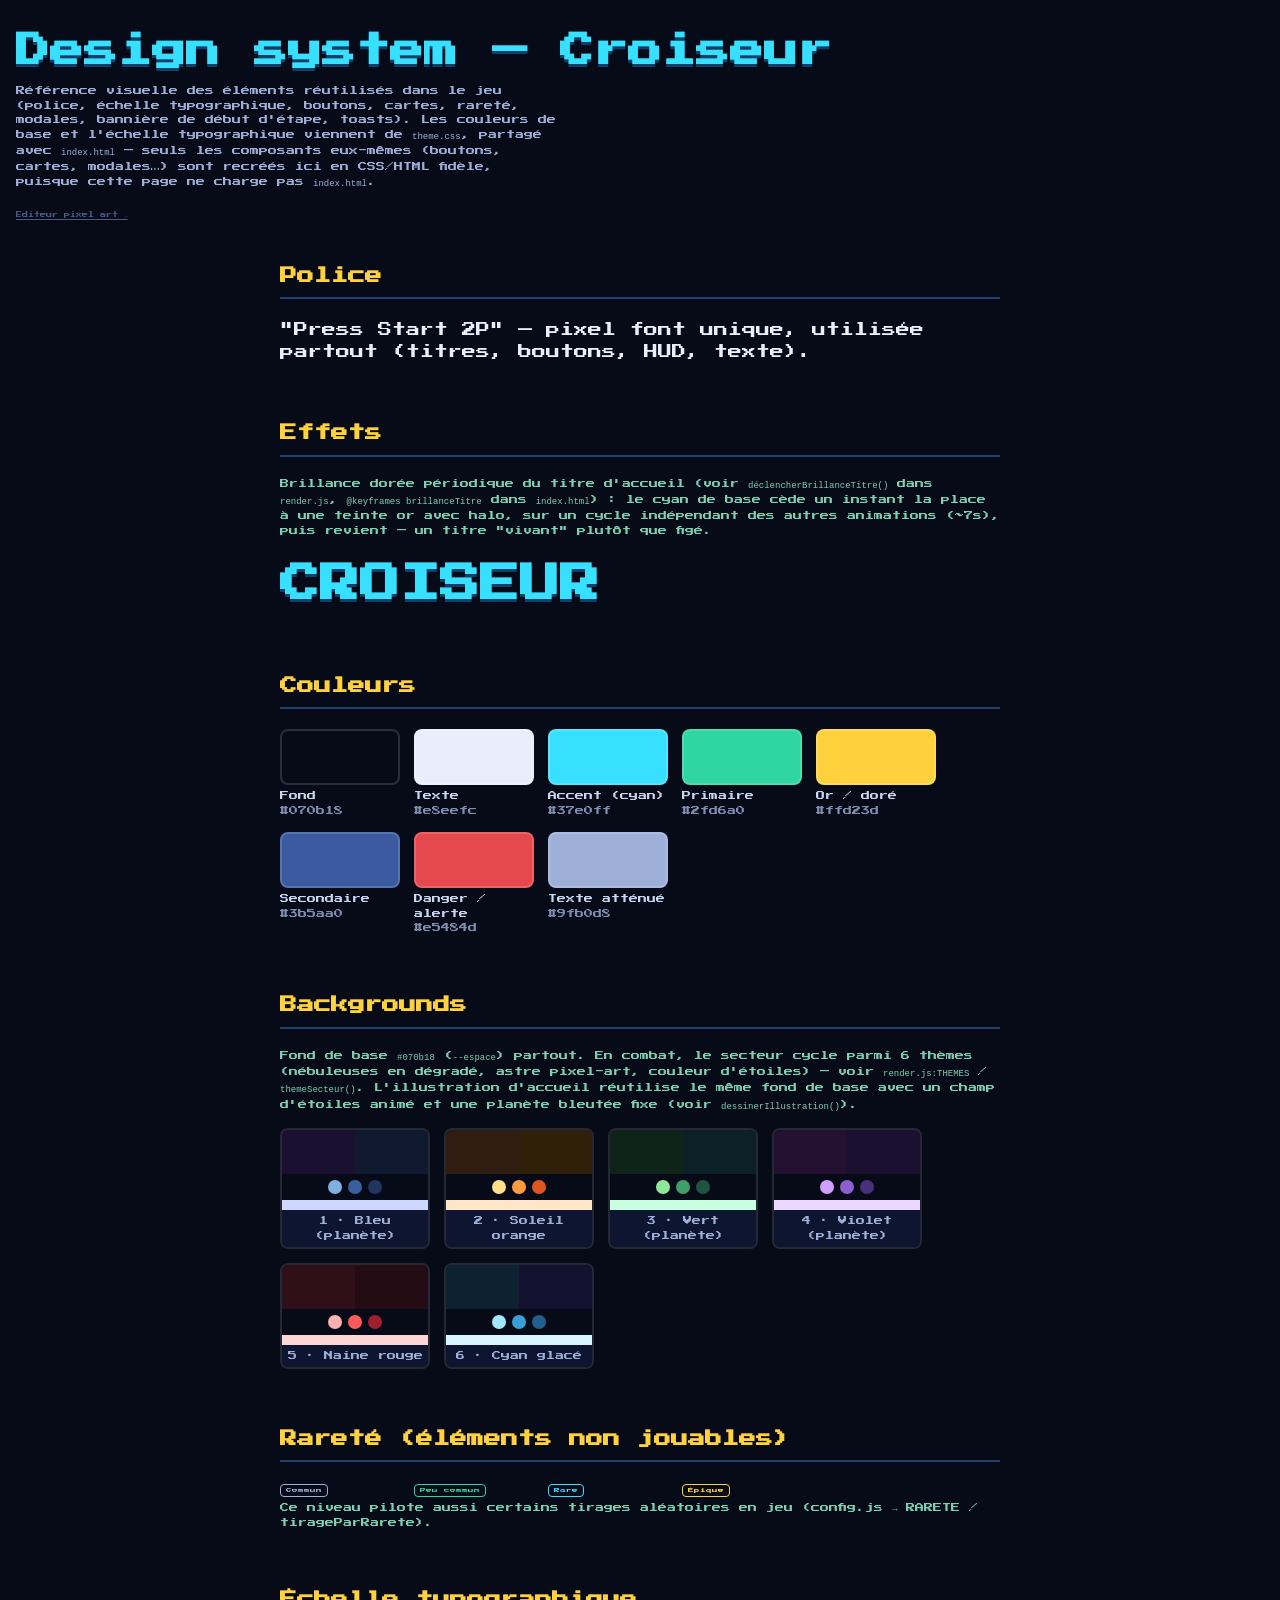
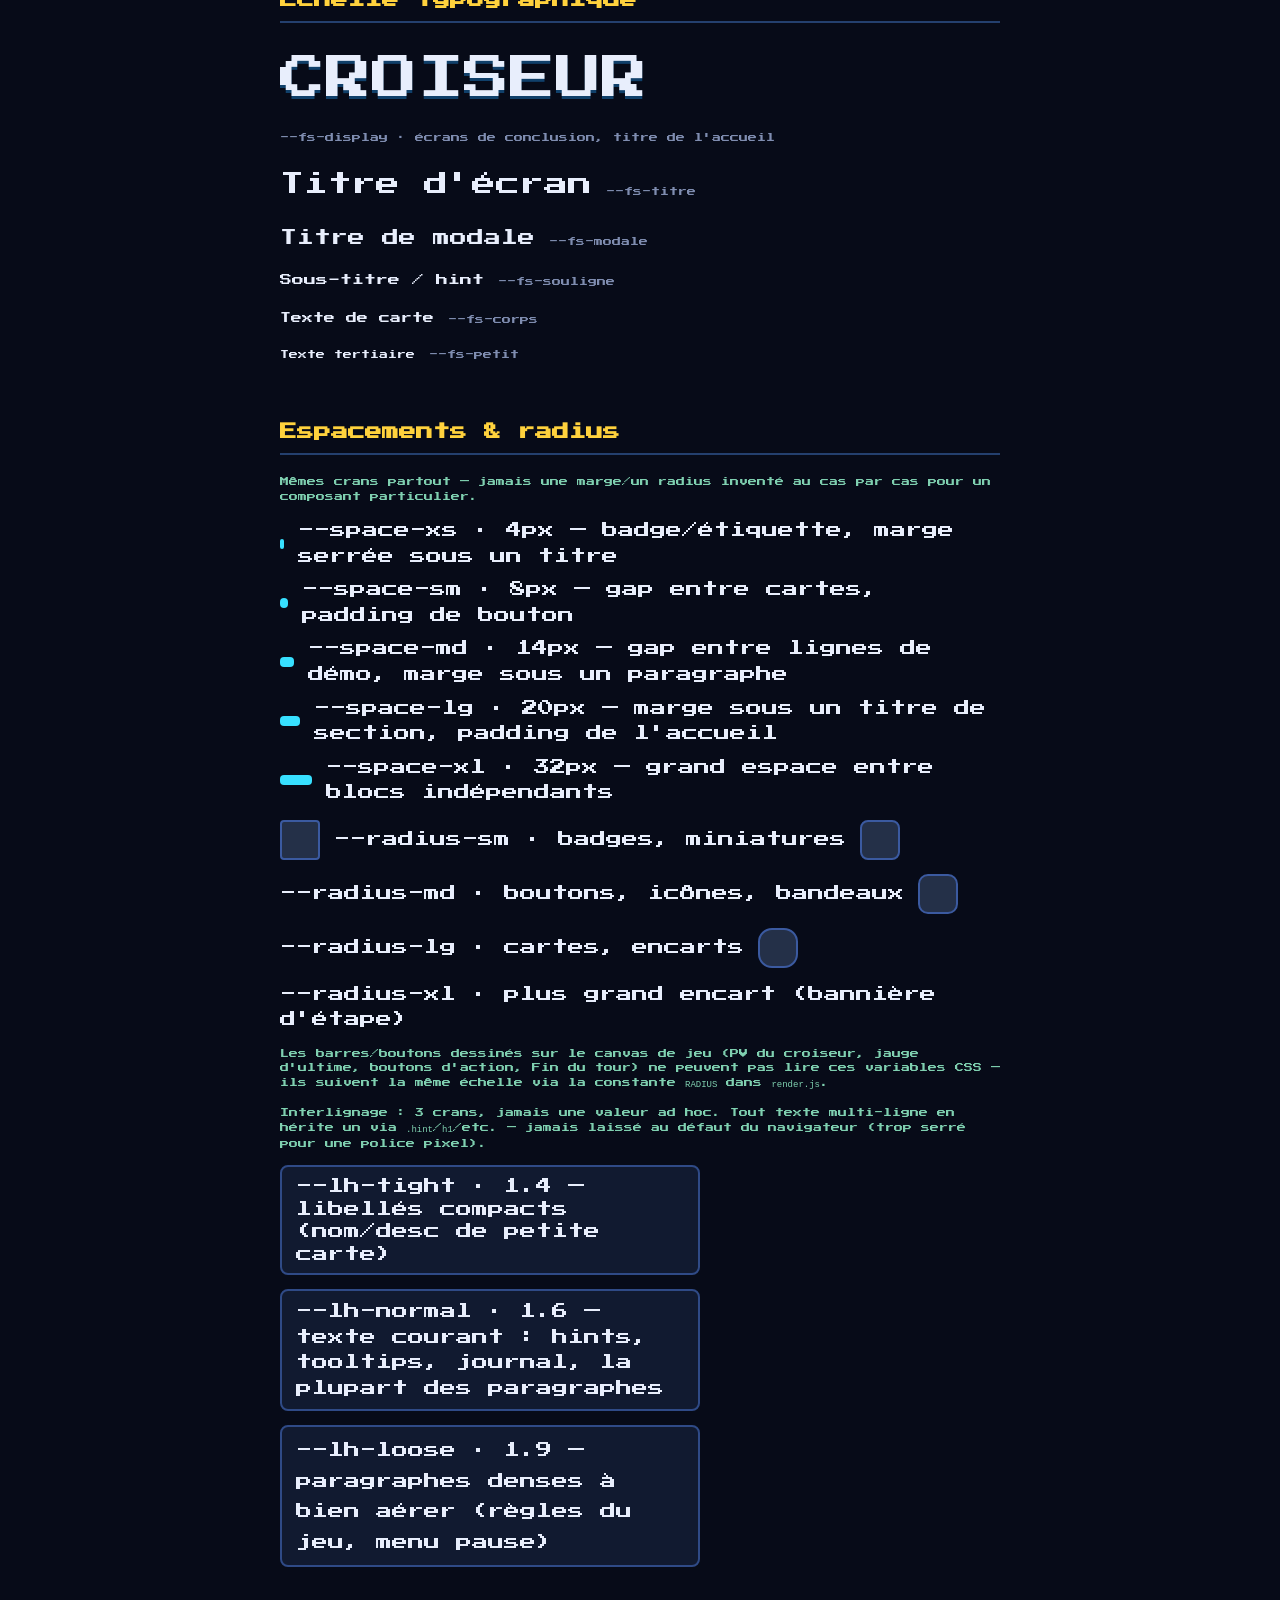
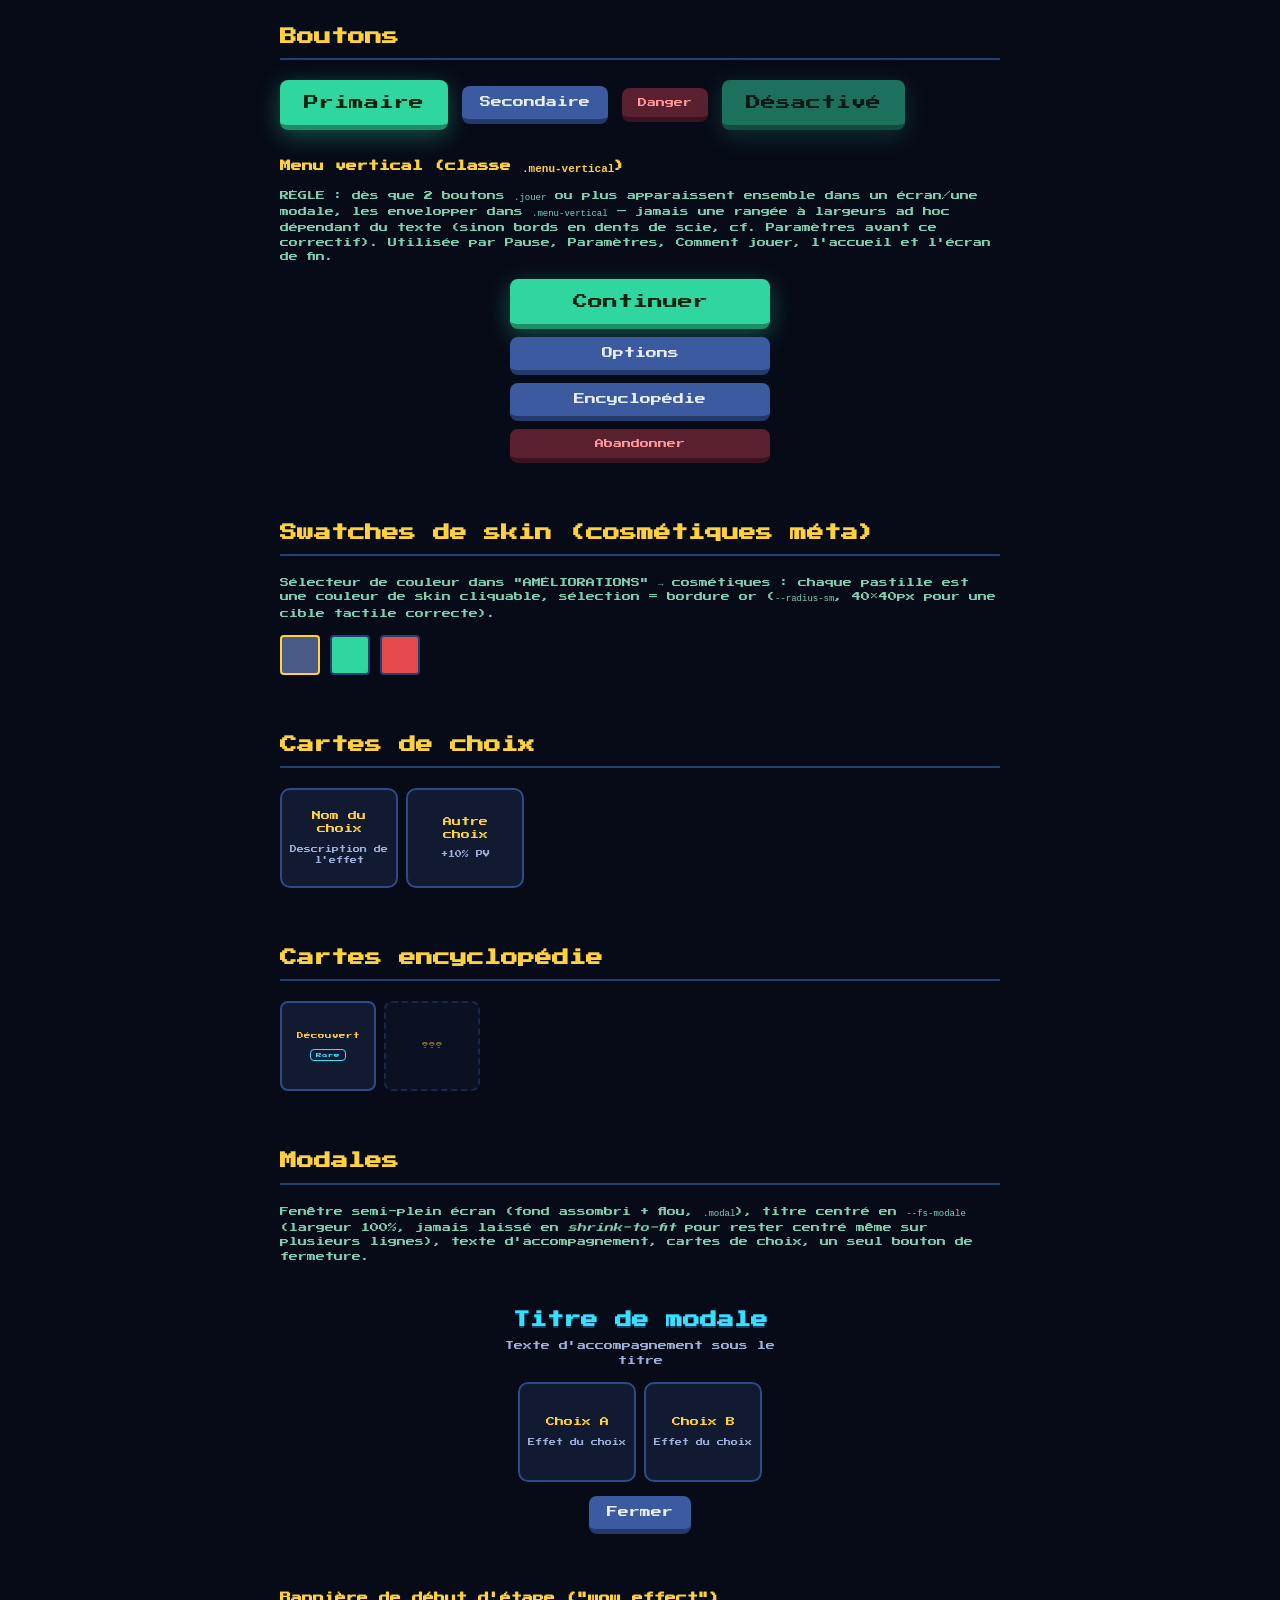
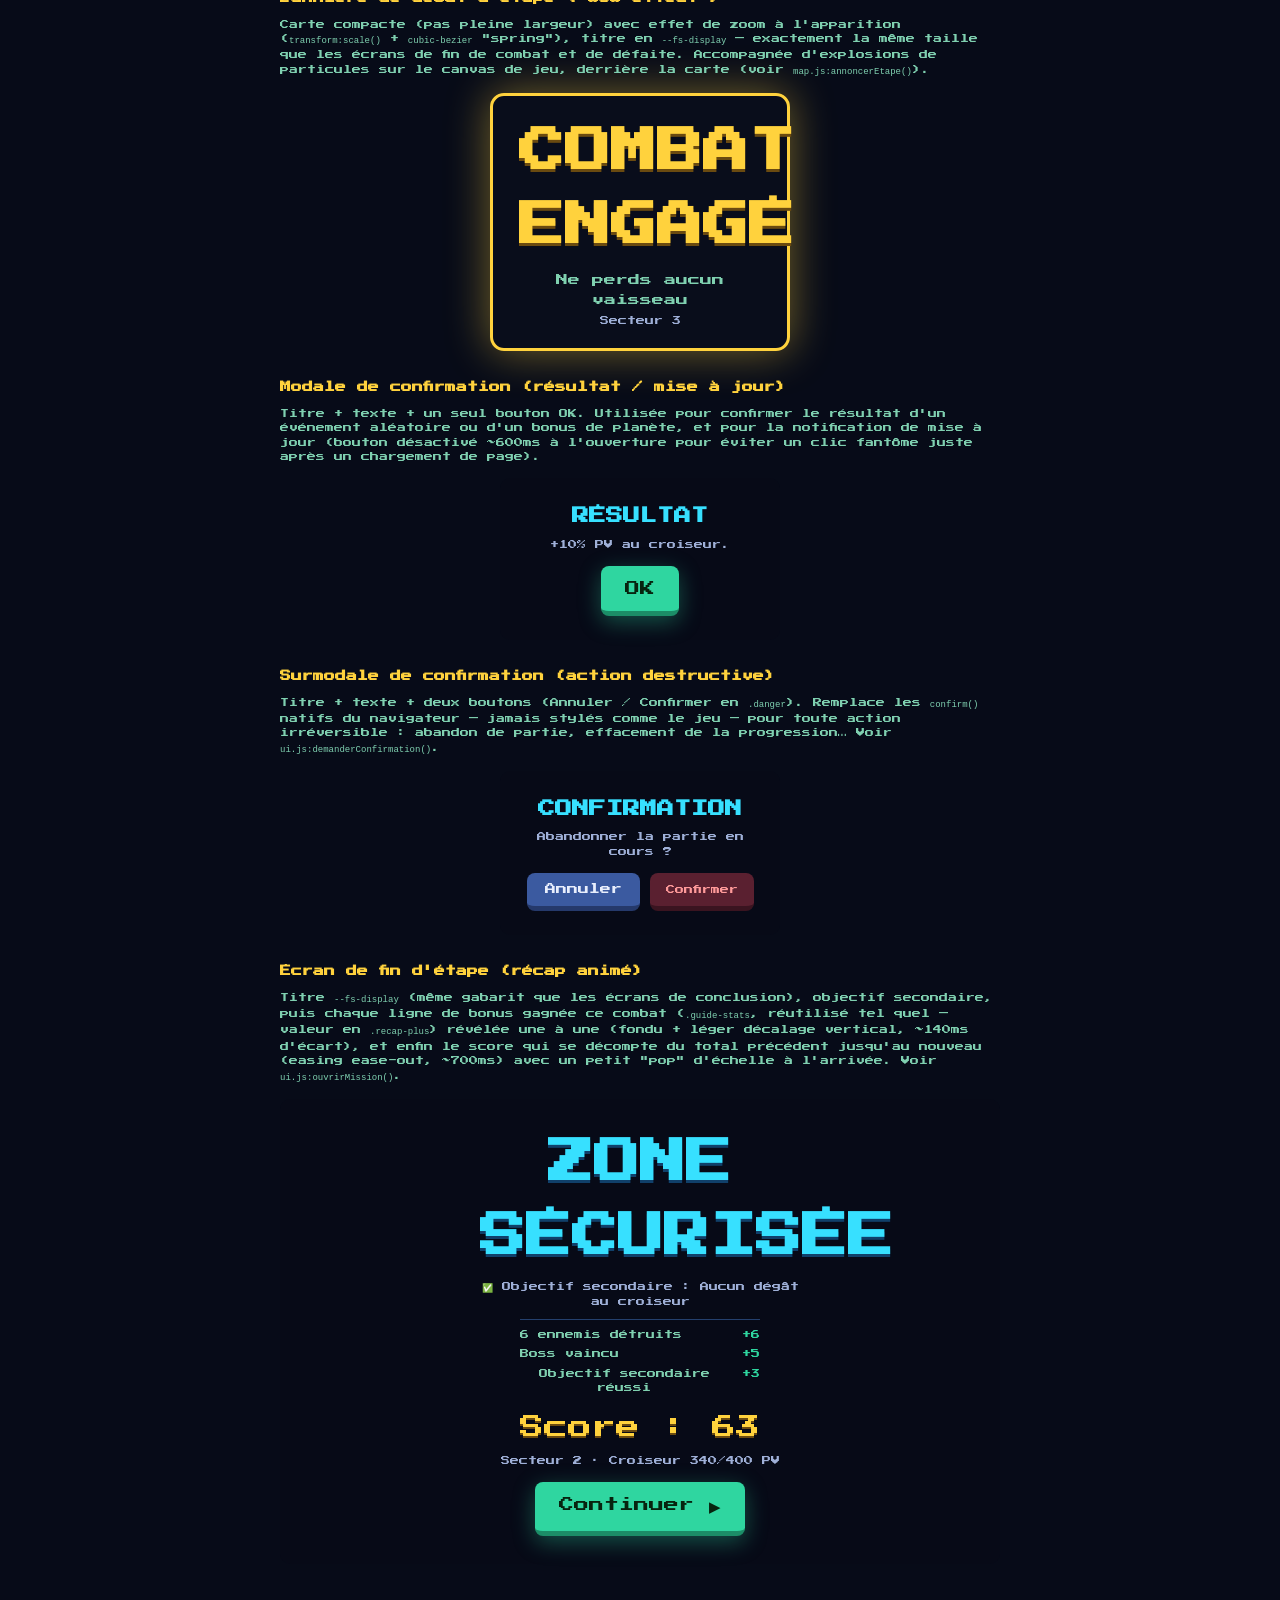
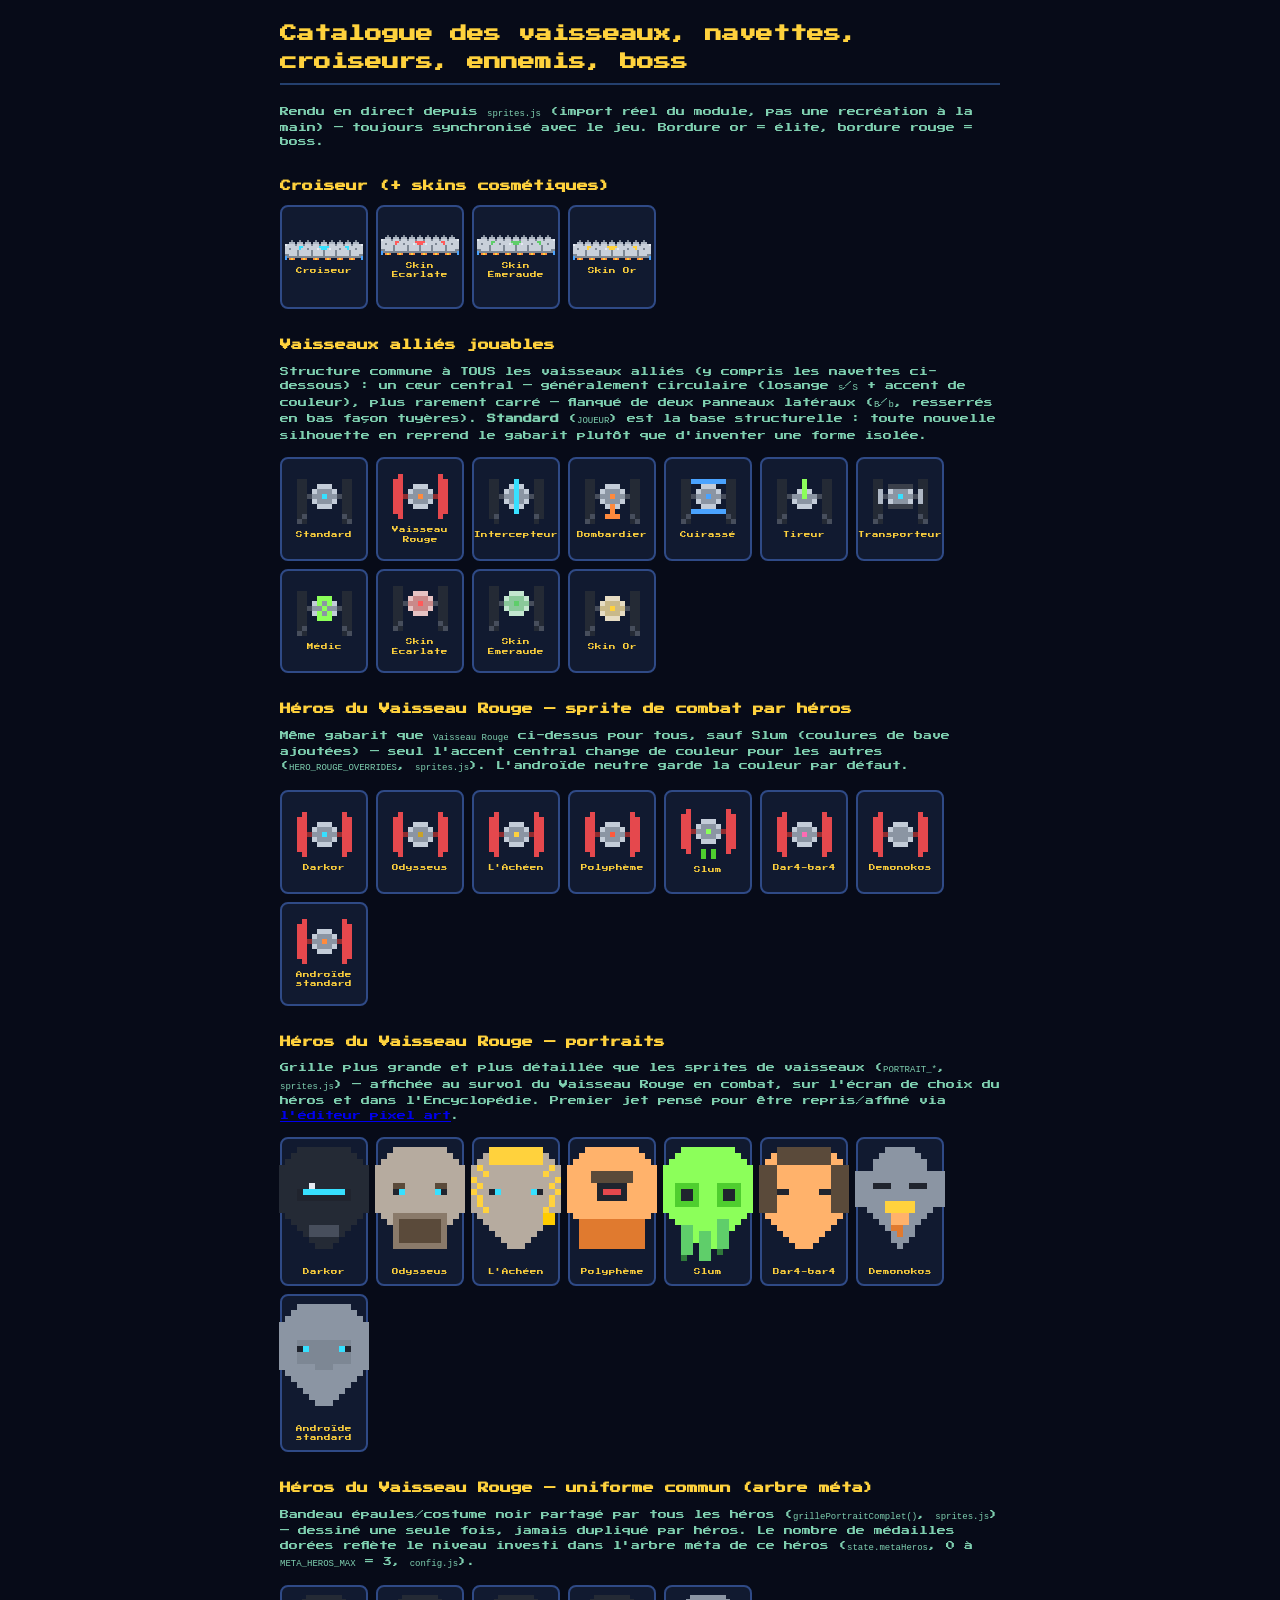
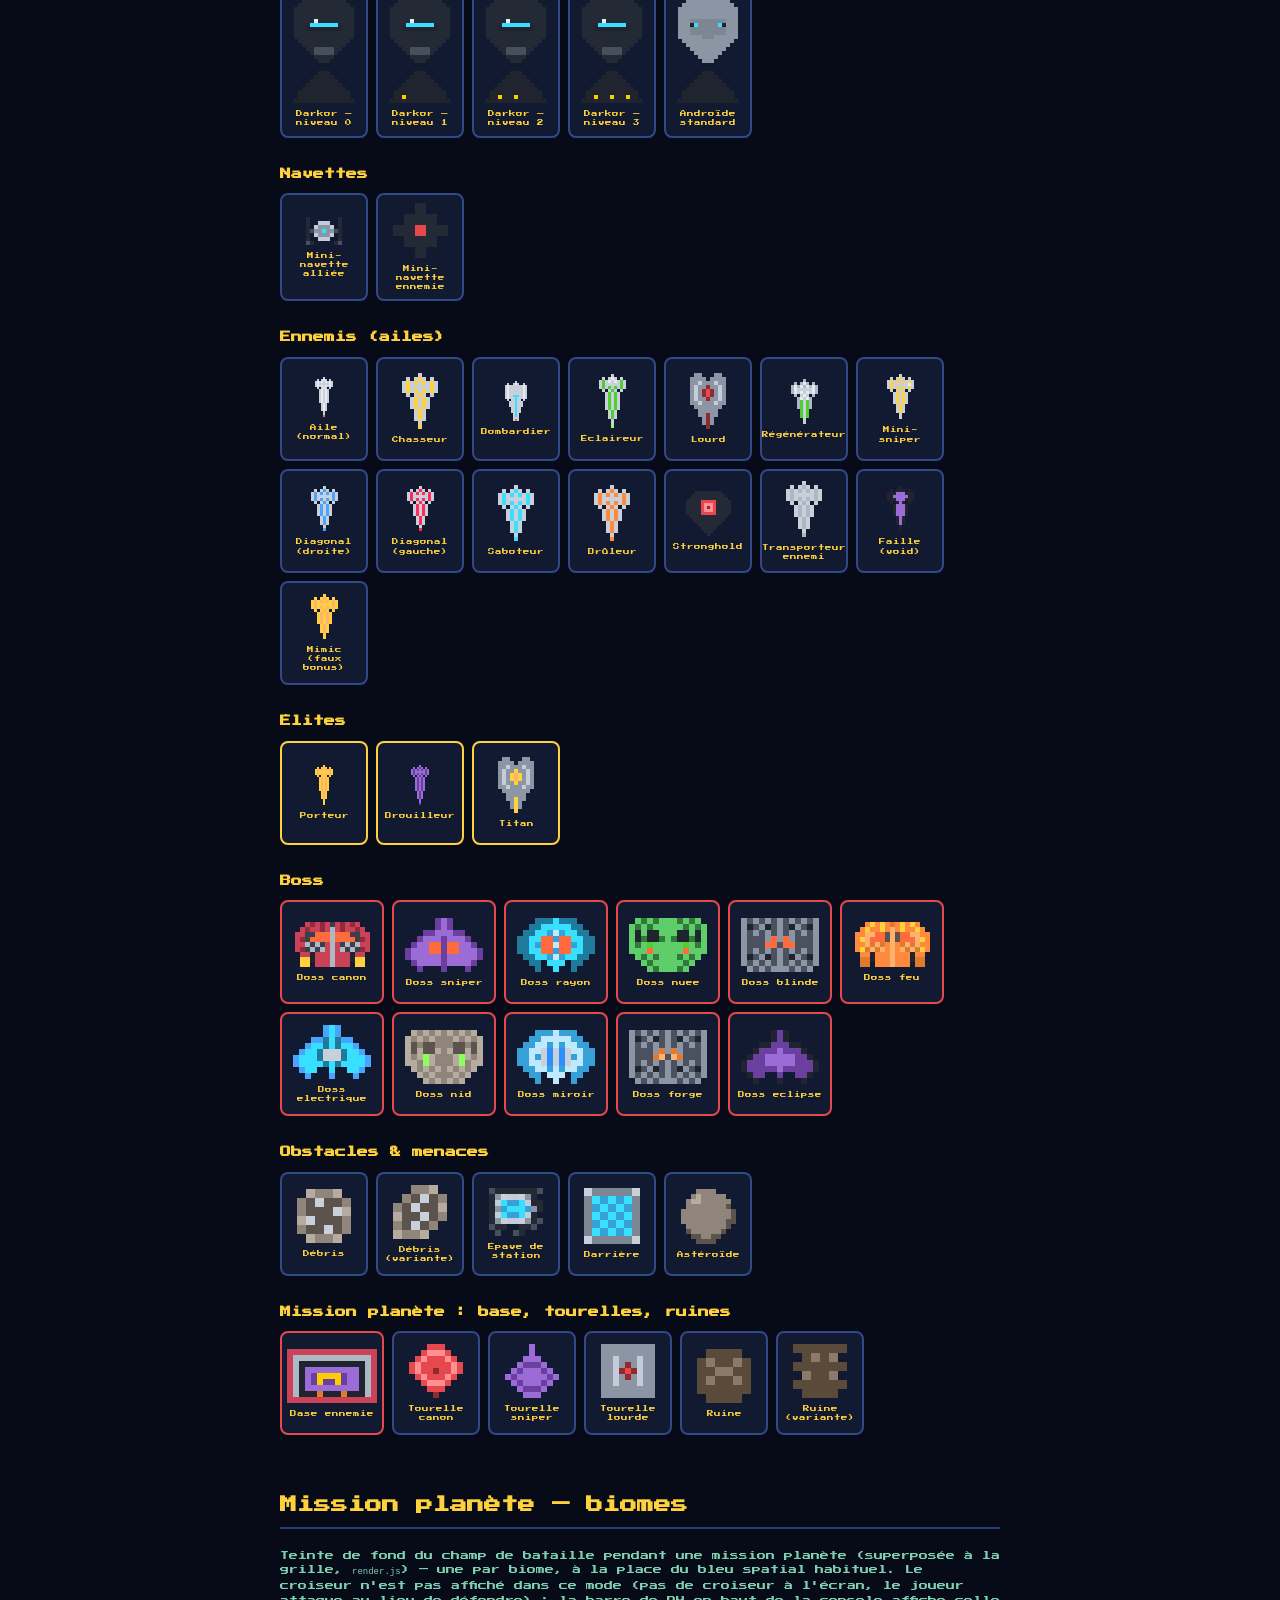
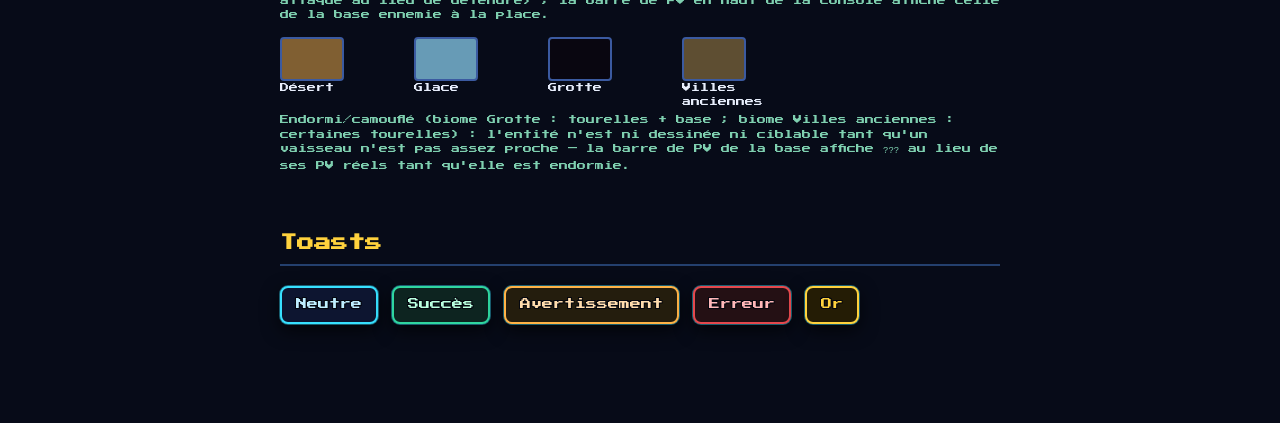
==== commit bb571761: "Héros du Vaisseau Rouge : uniforme commun dynamique (médailles = arbre méta) Bandeau épaules/costume" ====
--- a/design-system.html
+++ b/design-system.html
@@ -426,6 +426,13 @@
       <a href="pixel-editor.html">l'éditeur pixel art</a>.</p>
     <div class="cards" id="cat-heros-portrait"></div>
 
+    <h3 class="sub">Héros du Vaisseau Rouge — uniforme commun (arbre méta)</h3>
+    <p class="note" style="margin-top:0;">Bandeau épaules/costume noir partagé par tous les héros
+      (<code>grillePortraitComplet()</code>, <code>sprites.js</code>) — dessiné une seule fois, jamais dupliqué par
+      héros. Le nombre de médailles dorées reflète le niveau investi dans l'arbre méta de ce héros
+      (<code>state.metaHeros</code>, 0 à <code>META_HEROS_MAX</code> = 3, <code>config.js</code>).</p>
+    <div class="cards" id="cat-heros-uniforme"></div>
+
     <h3 class="sub">Navettes</h3>
     <div class="cards" id="cat-navettes"></div>
 
@@ -514,6 +521,10 @@
 carte('cat-heros-vaisseau',S.ROUGE,ANDROIDE.nom);
 for(const h of HEROS) carte('cat-heros-portrait',S.PORTRAITS_HEROS[h.id],h.nom,{taille:140});
 carte('cat-heros-portrait',S.PORTRAITS_HEROS.androide,ANDROIDE.nom,{taille:140});
+
+// Uniforme + médailles : un même héros (Darkor) aux 4 niveaux, puis l'androïde (jamais de médaille)
+for(let niv=0;niv<=3;niv++) carte('cat-heros-uniforme',S.grillePortraitComplet('darkor',niv),'Darkor — niveau '+niv,{taille:130});
+carte('cat-heros-uniforme',S.grillePortraitComplet('androide',0),ANDROIDE.nom,{taille:130});
 
 // Navettes
 carte('cat-navettes',S.MINI_NAVETTE_ALLIEE,'Mini-navette alliée',{taille:TAILLE*0.62}); // vraiment miniature, voir entities.js:cuireUnites
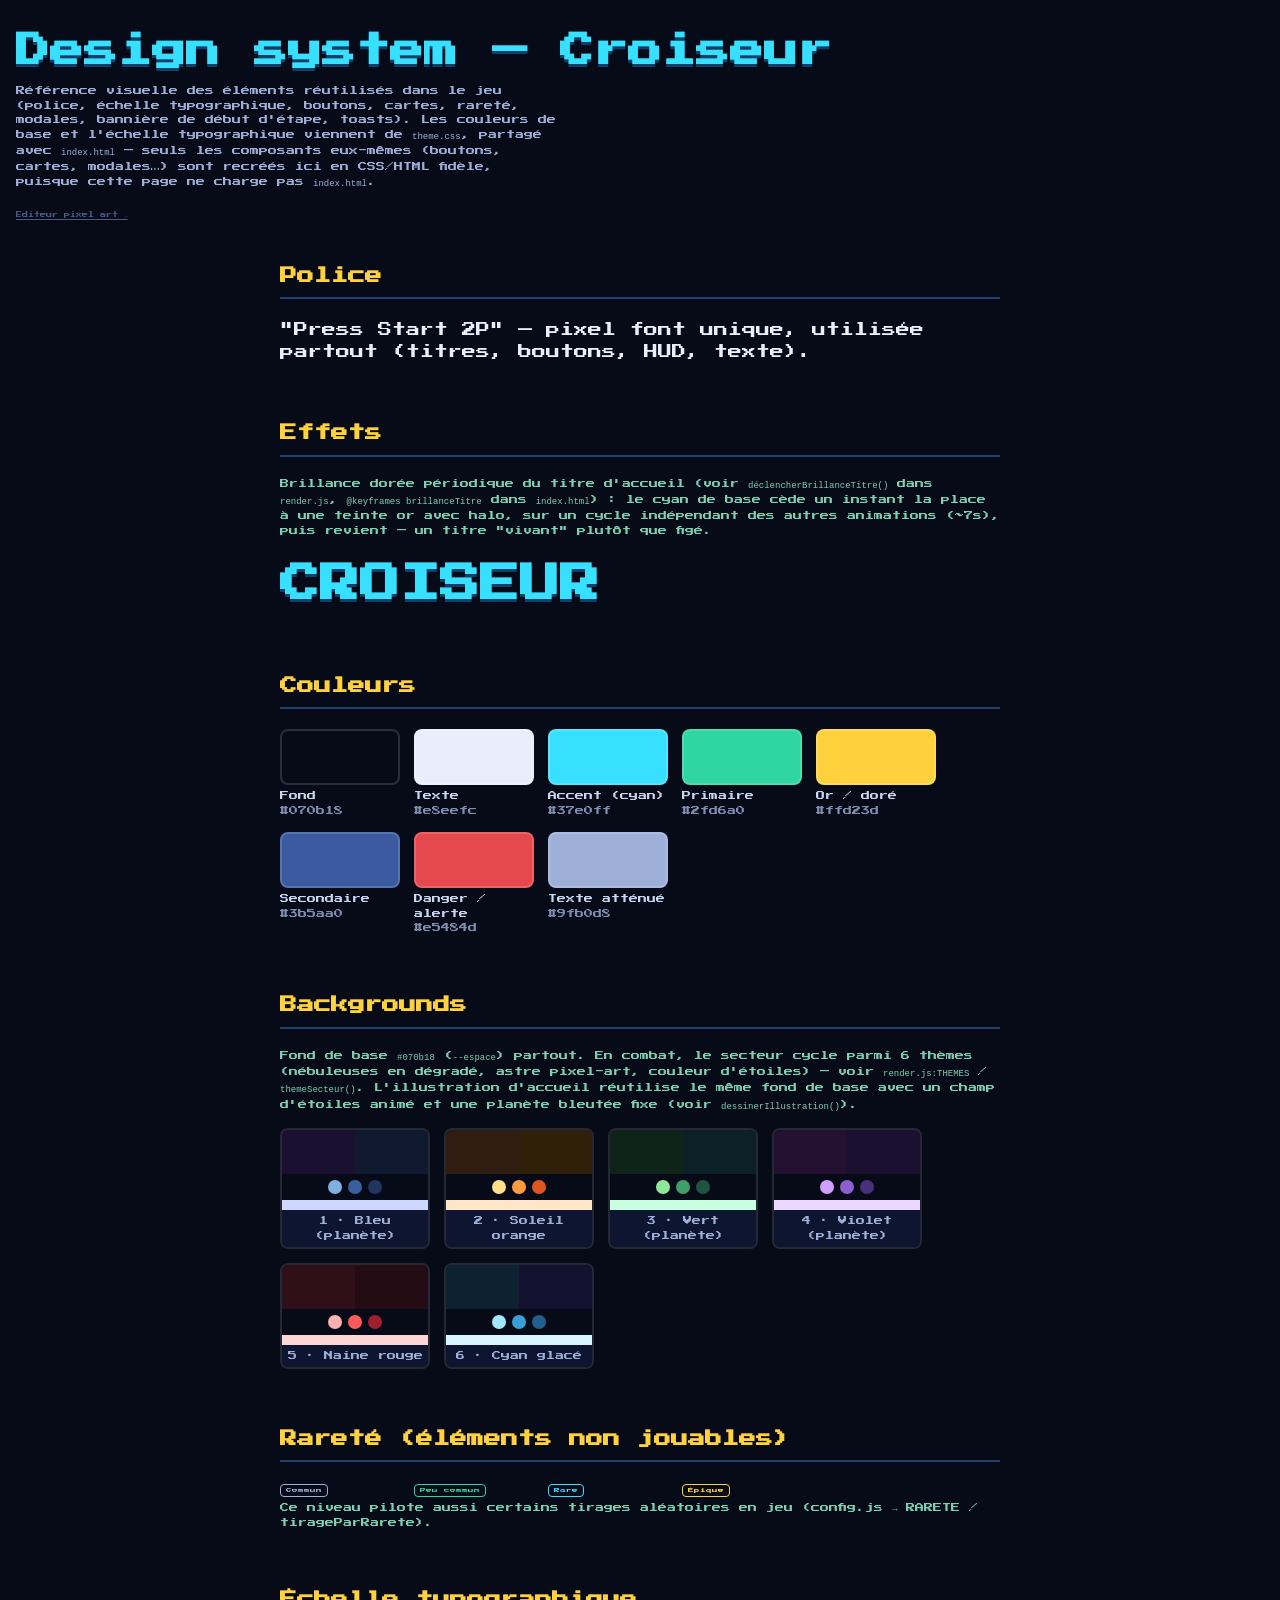
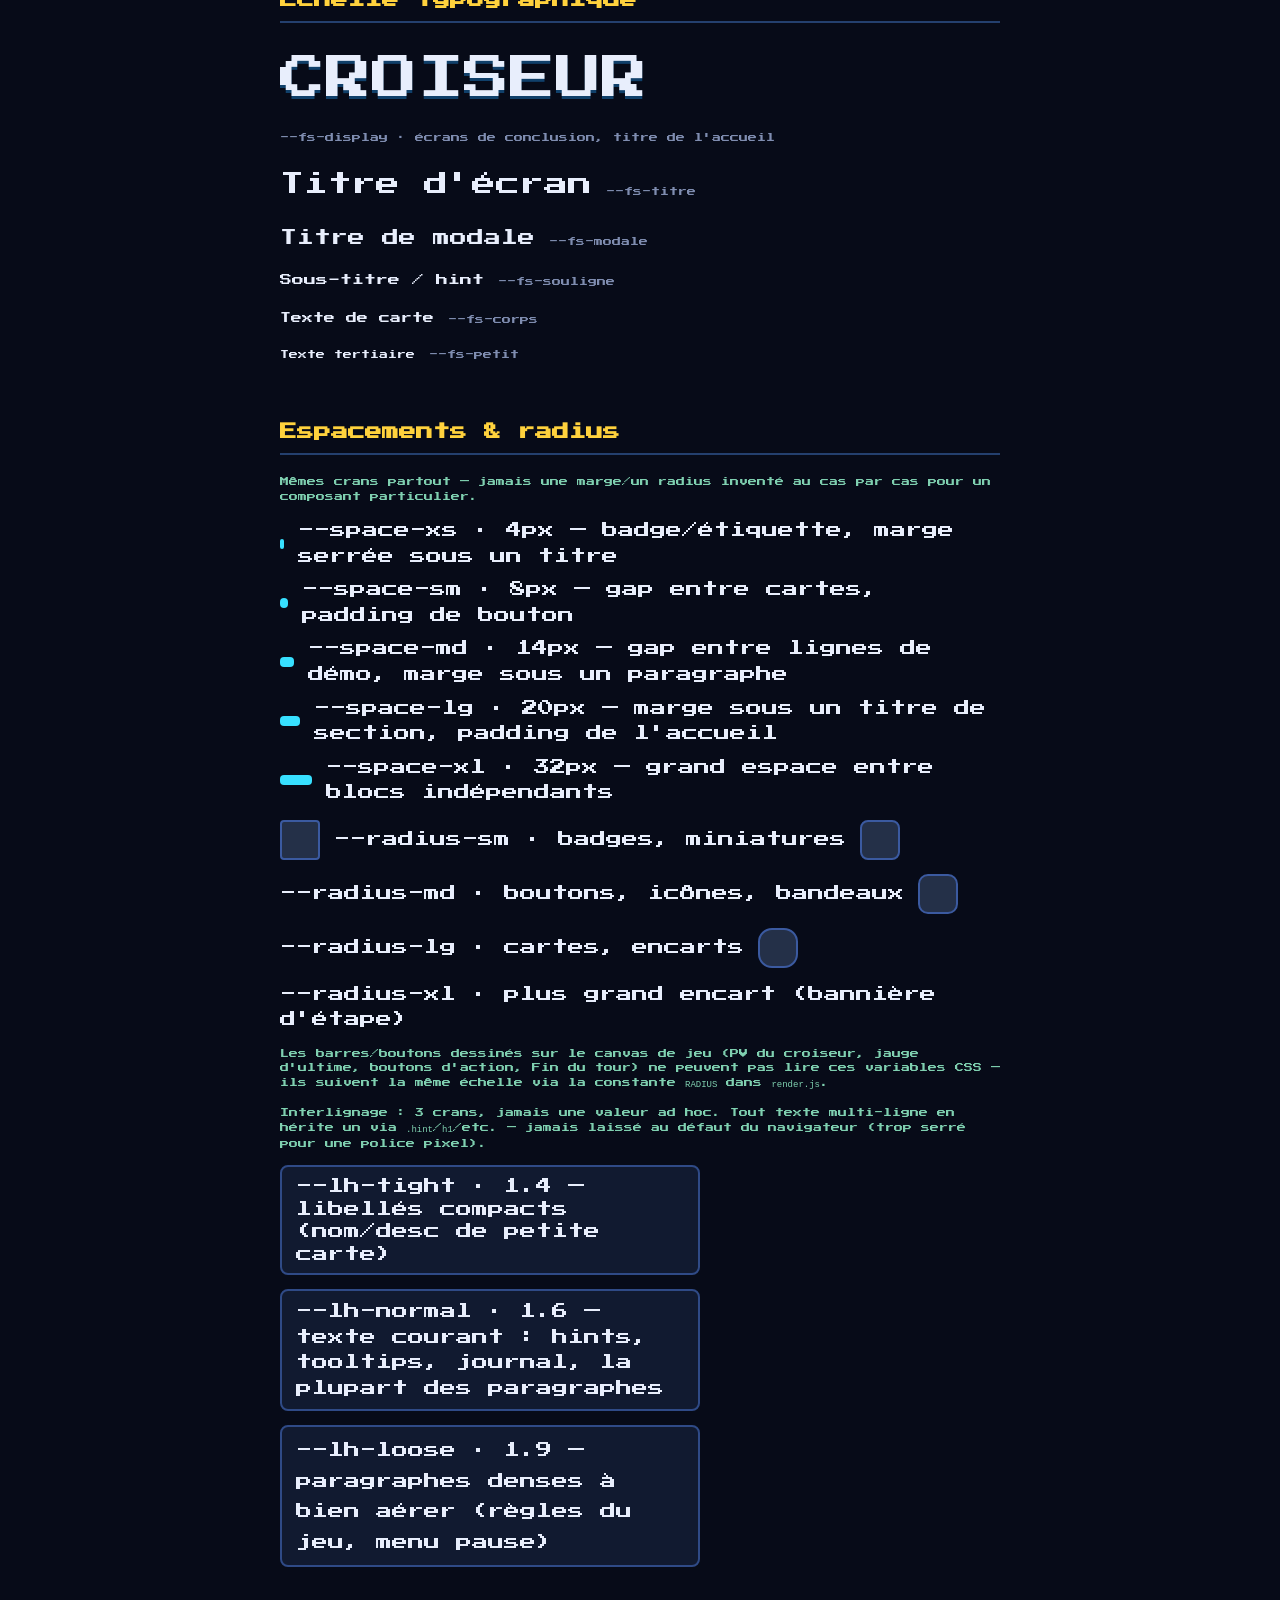
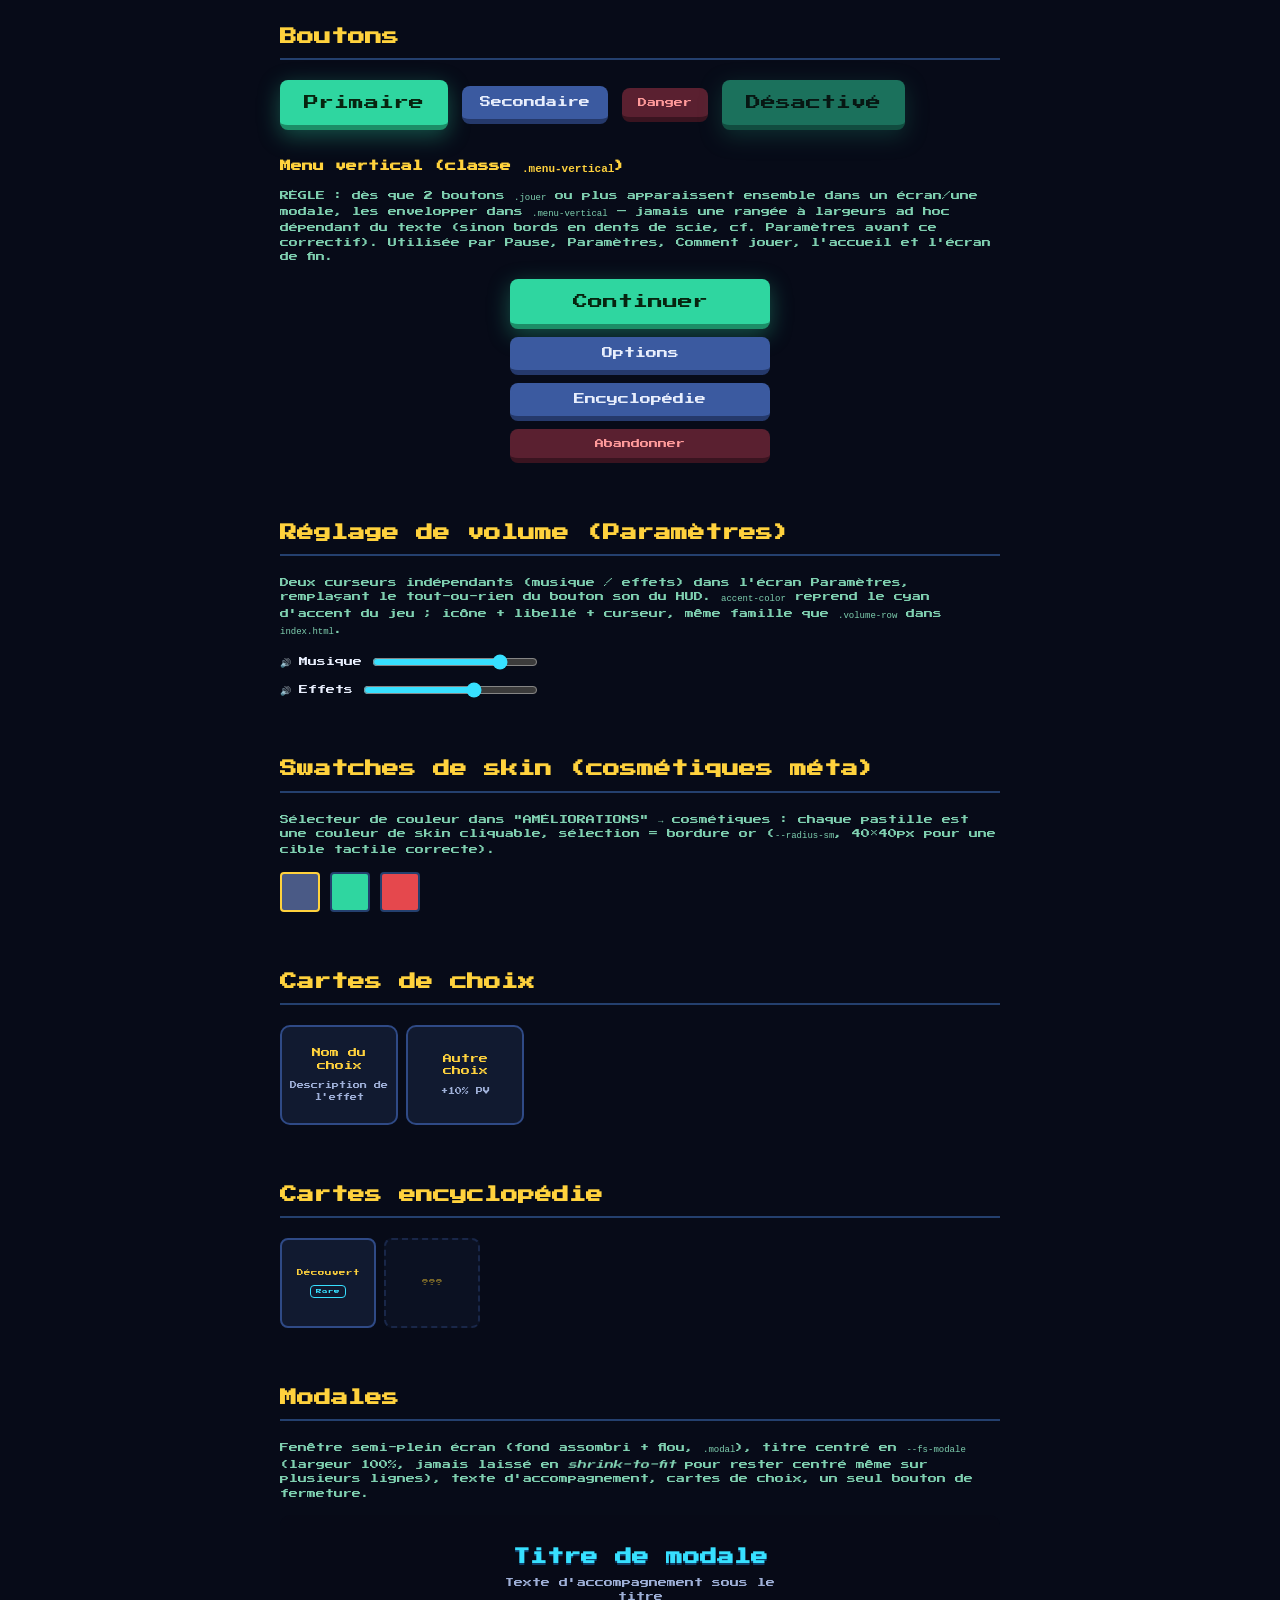
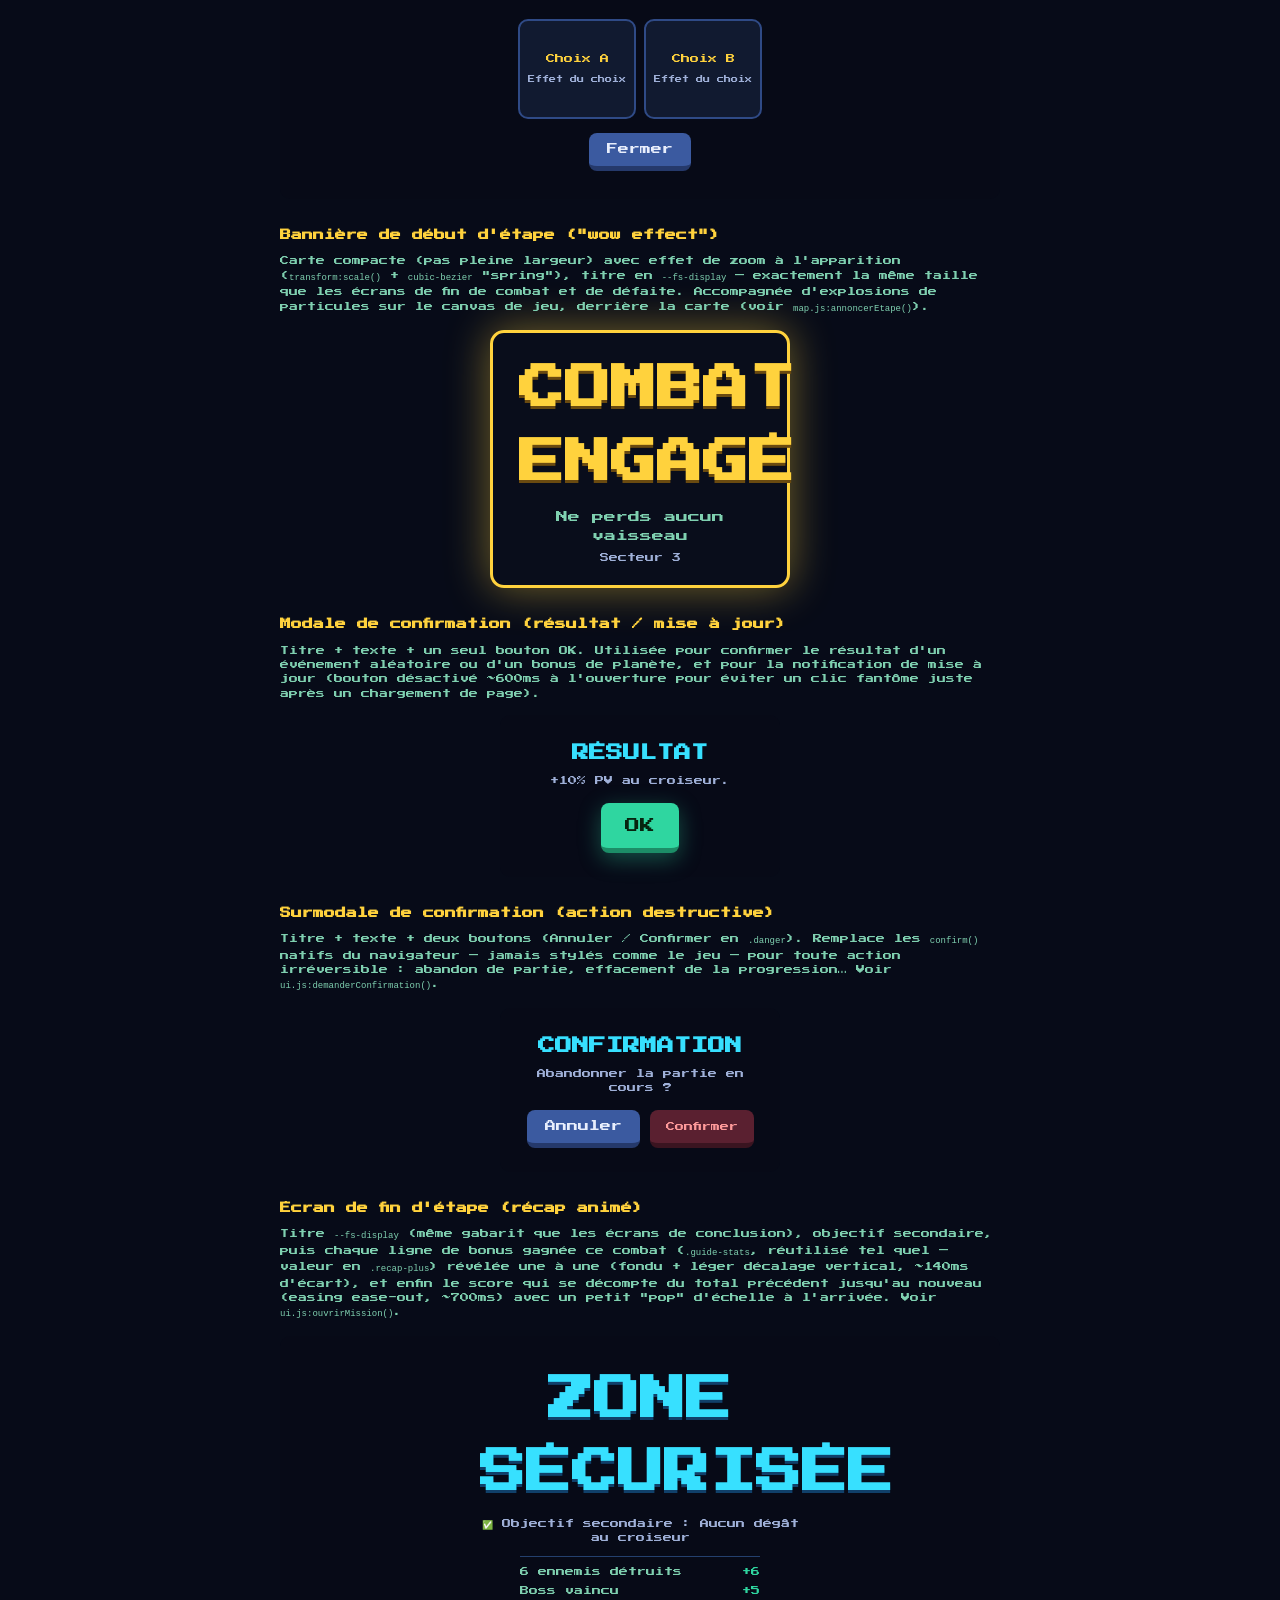
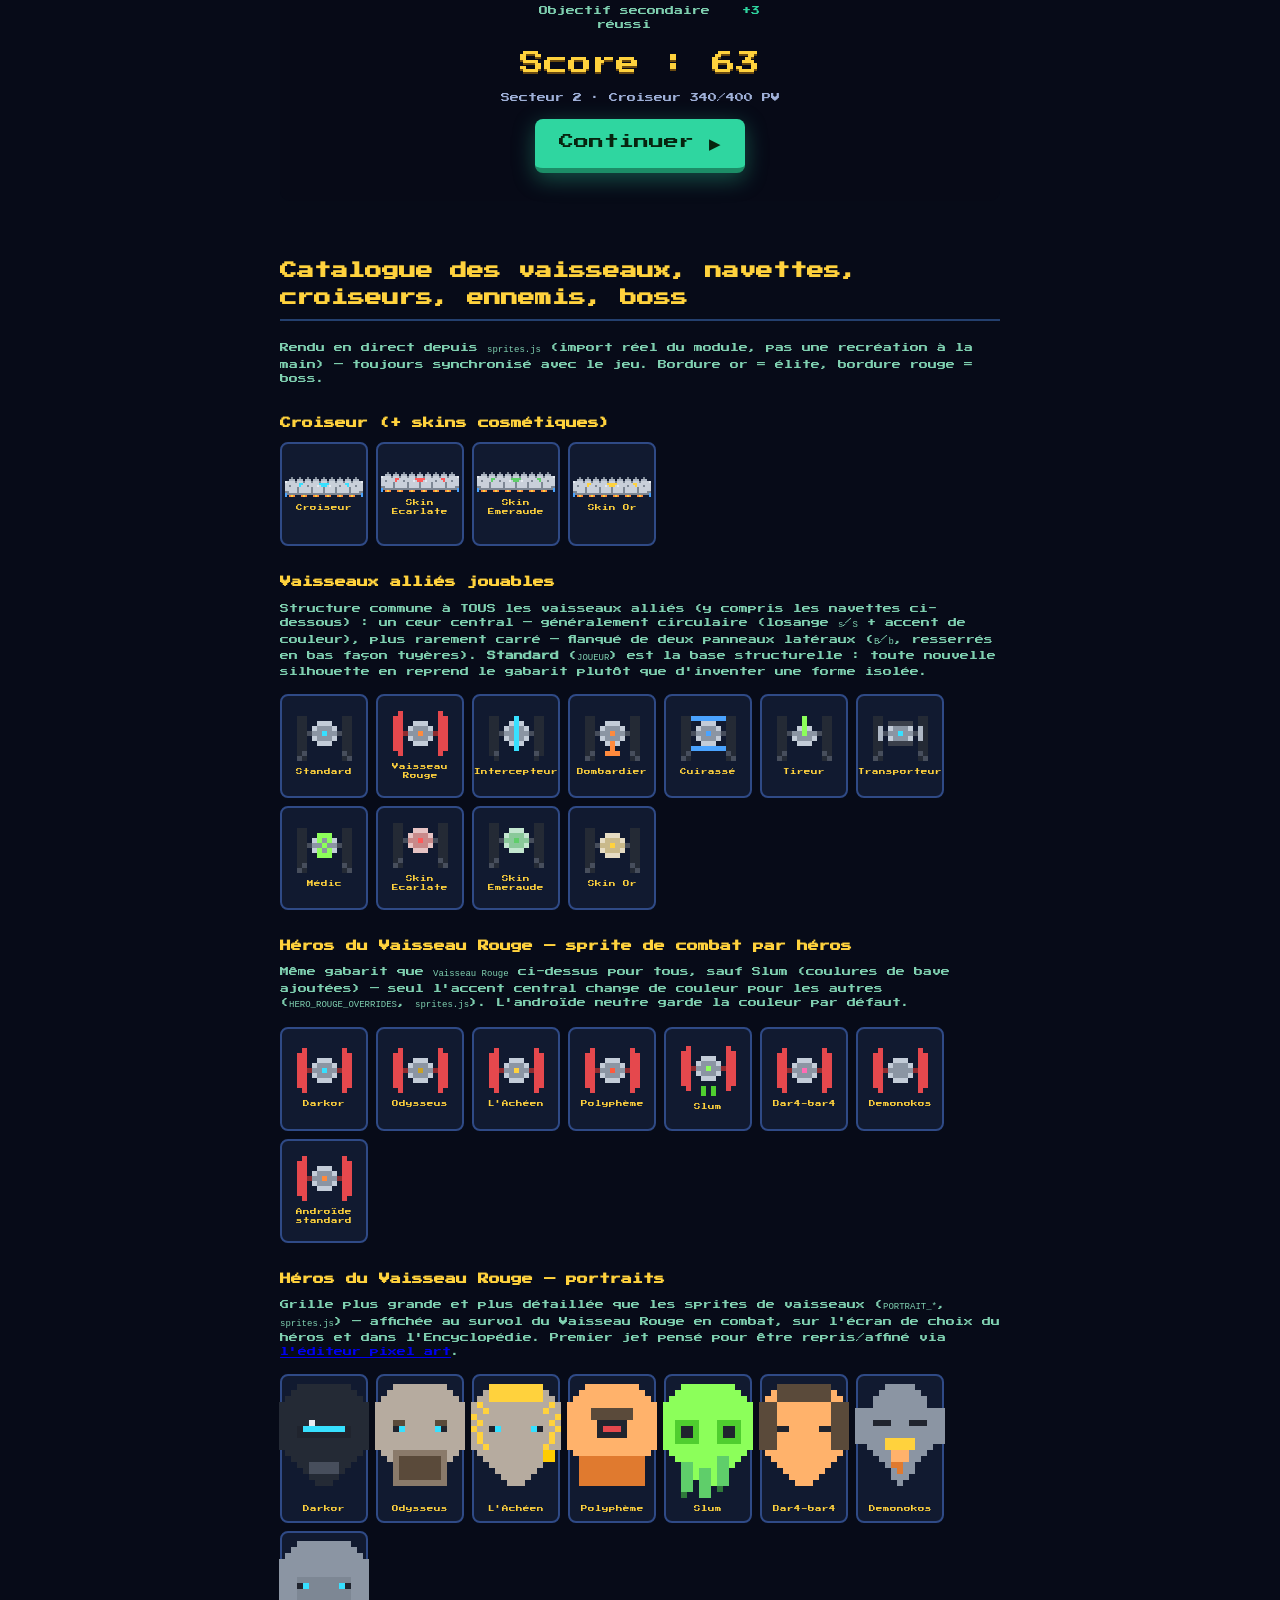
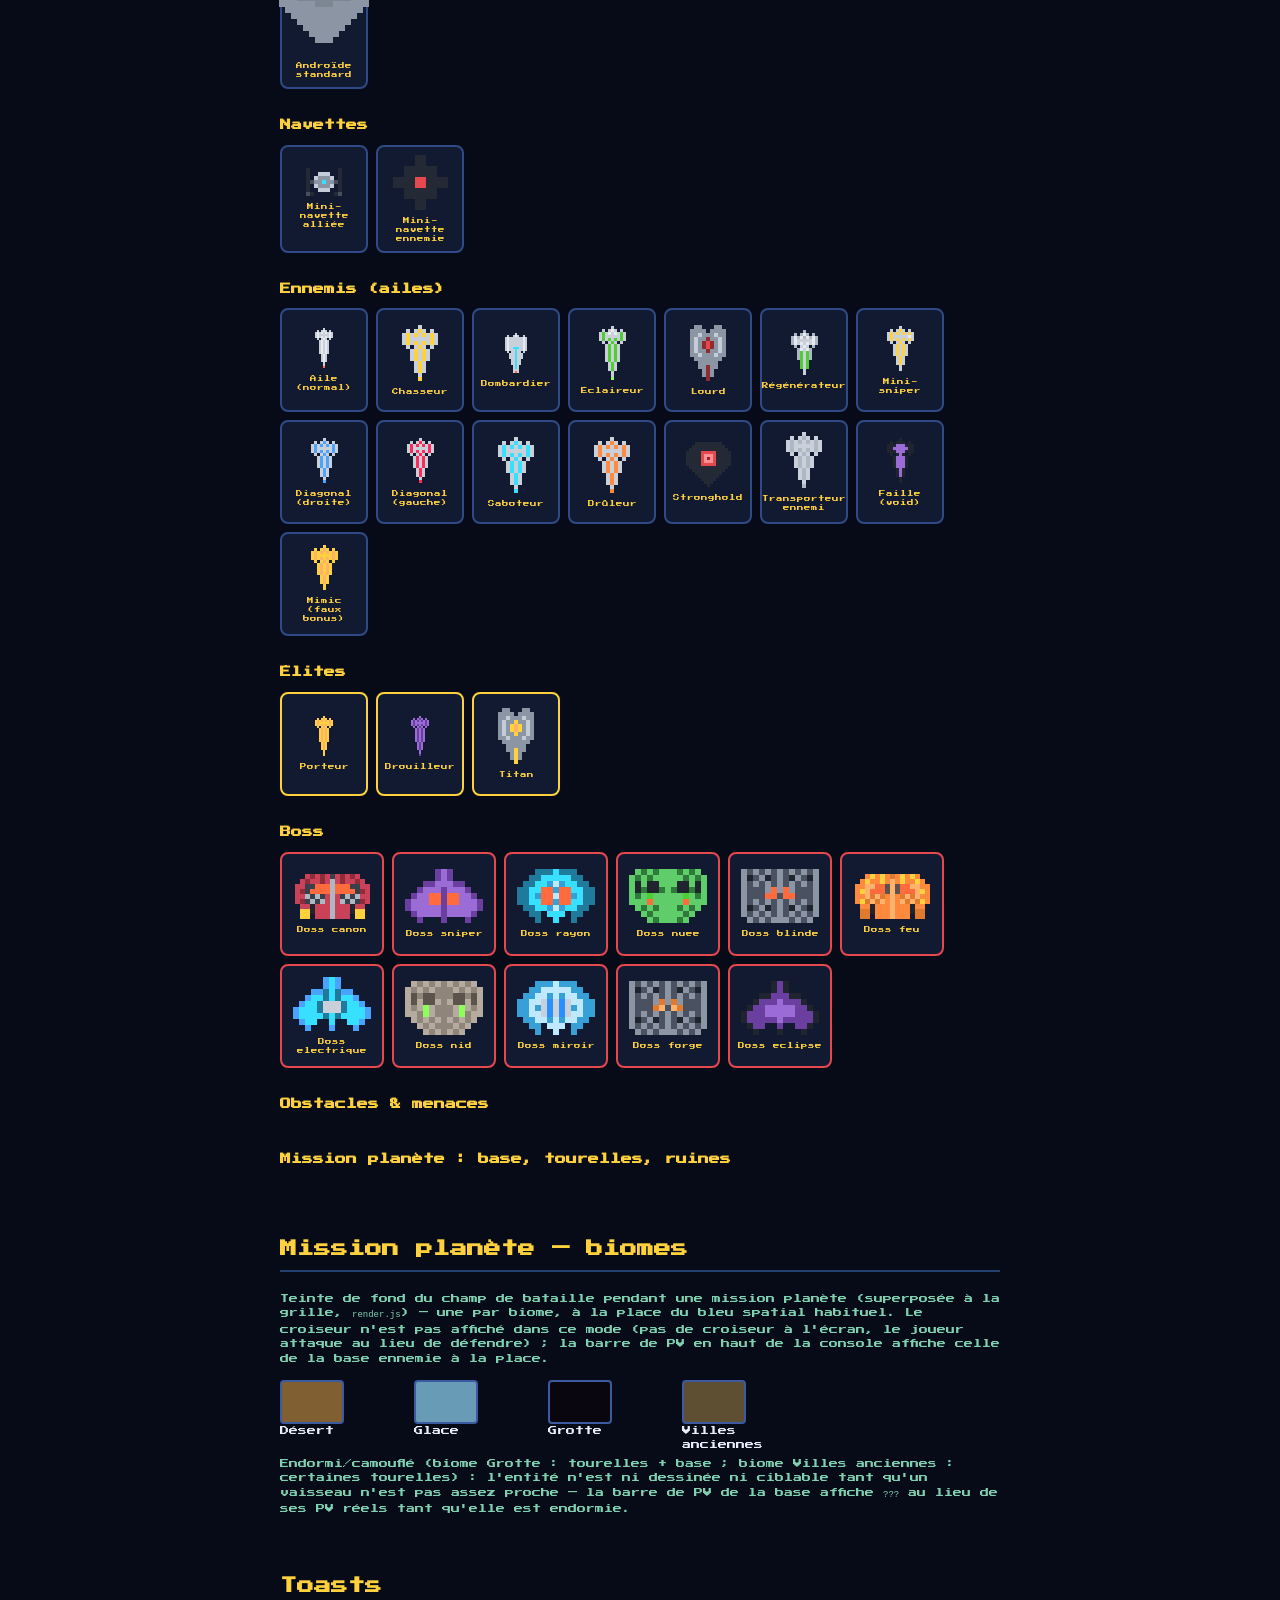
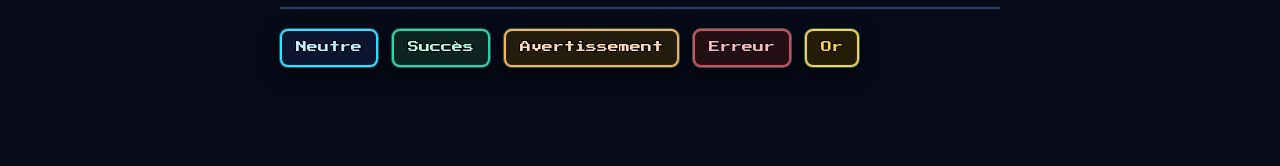
==== commit e2de2f0c: "Ambiance sonore : volume séparé, ambiance par biome, spatialisation, stings et voix contextuelle Imp" ====
--- a/design-system.html
+++ b/design-system.html
@@ -51,6 +51,12 @@
      de lettres du libellé — sinon la colonne a des bords en escalier. */
   .menu-vertical{display:flex;flex-direction:column;gap:var(--space-sm);align-items:center;}
   .menu-vertical button.jouer{width:min(78vw,260px);}
+
+  /* ===== Réglage de volume (Paramètres) ===== */
+  .volume-bloc{display:flex;flex-direction:column;gap:10px;width:100%;max-width:260px;margin-bottom:var(--space-md);}
+  .volume-row{display:flex;align-items:center;gap:8px;font-family:var(--pixel);font-size:var(--fs-petit);color:var(--texte);}
+  .volume-row span:nth-child(2){min-width:52px;text-align:left;}
+  .volume-row input[type=range]{flex:1;accent-color:#37e0ff;height:14px;}
 
   /* ===== Cartes de choix ===== */
   .cards{display:flex;gap:var(--space-sm);flex-wrap:wrap;}
@@ -297,6 +303,18 @@
   </section>
 
   <section>
+    <h2>Réglage de volume (Paramètres)</h2>
+    <p class="note">Deux curseurs indépendants (musique / effets) dans l'écran Paramètres,
+      remplaçant le tout-ou-rien du bouton son du HUD. <code>accent-color</code> reprend le cyan
+      d'accent du jeu ; icône + libellé + curseur, même famille que <code>.volume-row</code>
+      dans <code>index.html</code>.</p>
+    <div class="volume-bloc">
+      <div class="volume-row"><span>🔊</span><span>Musique</span><input type="range" min="0" max="100" value="80"></div>
+      <div class="volume-row"><span>🔊</span><span>Effets</span><input type="range" min="0" max="100" value="65"></div>
+    </div>
+  </section>
+
+  <section>
     <h2>Swatches de skin (cosmétiques méta)</h2>
     <p class="note">Sélecteur de couleur dans "AMÉLIORATIONS" → cosmétiques : chaque pastille est une
       couleur de skin cliquable, sélection = bordure or (<code>--radius-sm</code>, 40×40px pour une
@@ -426,13 +444,6 @@
       <a href="pixel-editor.html">l'éditeur pixel art</a>.</p>
     <div class="cards" id="cat-heros-portrait"></div>
 
-    <h3 class="sub">Héros du Vaisseau Rouge — uniforme commun (arbre méta)</h3>
-    <p class="note" style="margin-top:0;">Bandeau épaules/costume noir partagé par tous les héros
-      (<code>grillePortraitComplet()</code>, <code>sprites.js</code>) — dessiné une seule fois, jamais dupliqué par
-      héros. Le nombre de médailles dorées reflète le niveau investi dans l'arbre méta de ce héros
-      (<code>state.metaHeros</code>, 0 à <code>META_HEROS_MAX</code> = 3, <code>config.js</code>).</p>
-    <div class="cards" id="cat-heros-uniforme"></div>
-
     <h3 class="sub">Navettes</h3>
     <div class="cards" id="cat-navettes"></div>
 
@@ -521,10 +532,6 @@
 carte('cat-heros-vaisseau',S.ROUGE,ANDROIDE.nom);
 for(const h of HEROS) carte('cat-heros-portrait',S.PORTRAITS_HEROS[h.id],h.nom,{taille:140});
 carte('cat-heros-portrait',S.PORTRAITS_HEROS.androide,ANDROIDE.nom,{taille:140});
-
-// Uniforme + médailles : un même héros (Darkor) aux 4 niveaux, puis l'androïde (jamais de médaille)
-for(let niv=0;niv<=3;niv++) carte('cat-heros-uniforme',S.grillePortraitComplet('darkor',niv),'Darkor — niveau '+niv,{taille:130});
-carte('cat-heros-uniforme',S.grillePortraitComplet('androide',0),ANDROIDE.nom,{taille:130});
 
 // Navettes
 carte('cat-navettes',S.MINI_NAVETTE_ALLIEE,'Mini-navette alliée',{taille:TAILLE*0.62}); // vraiment miniature, voir entities.js:cuireUnites
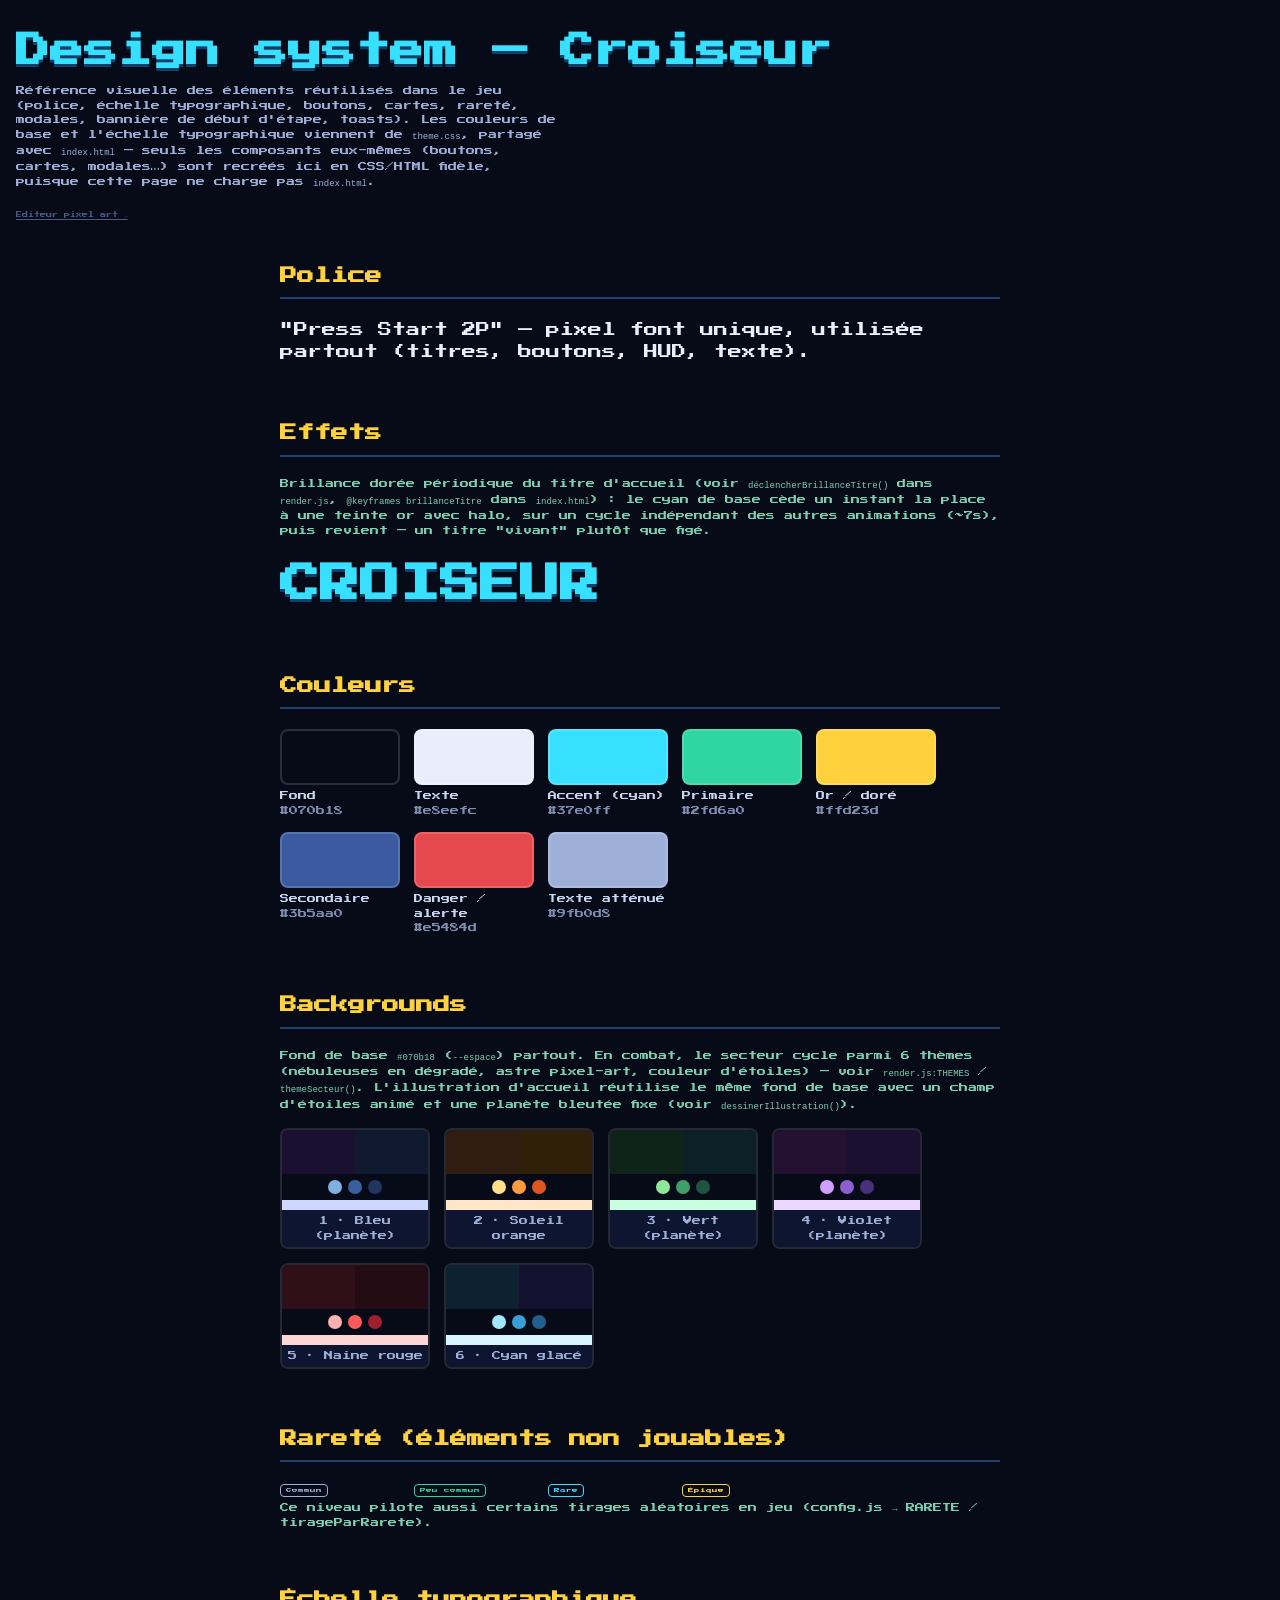
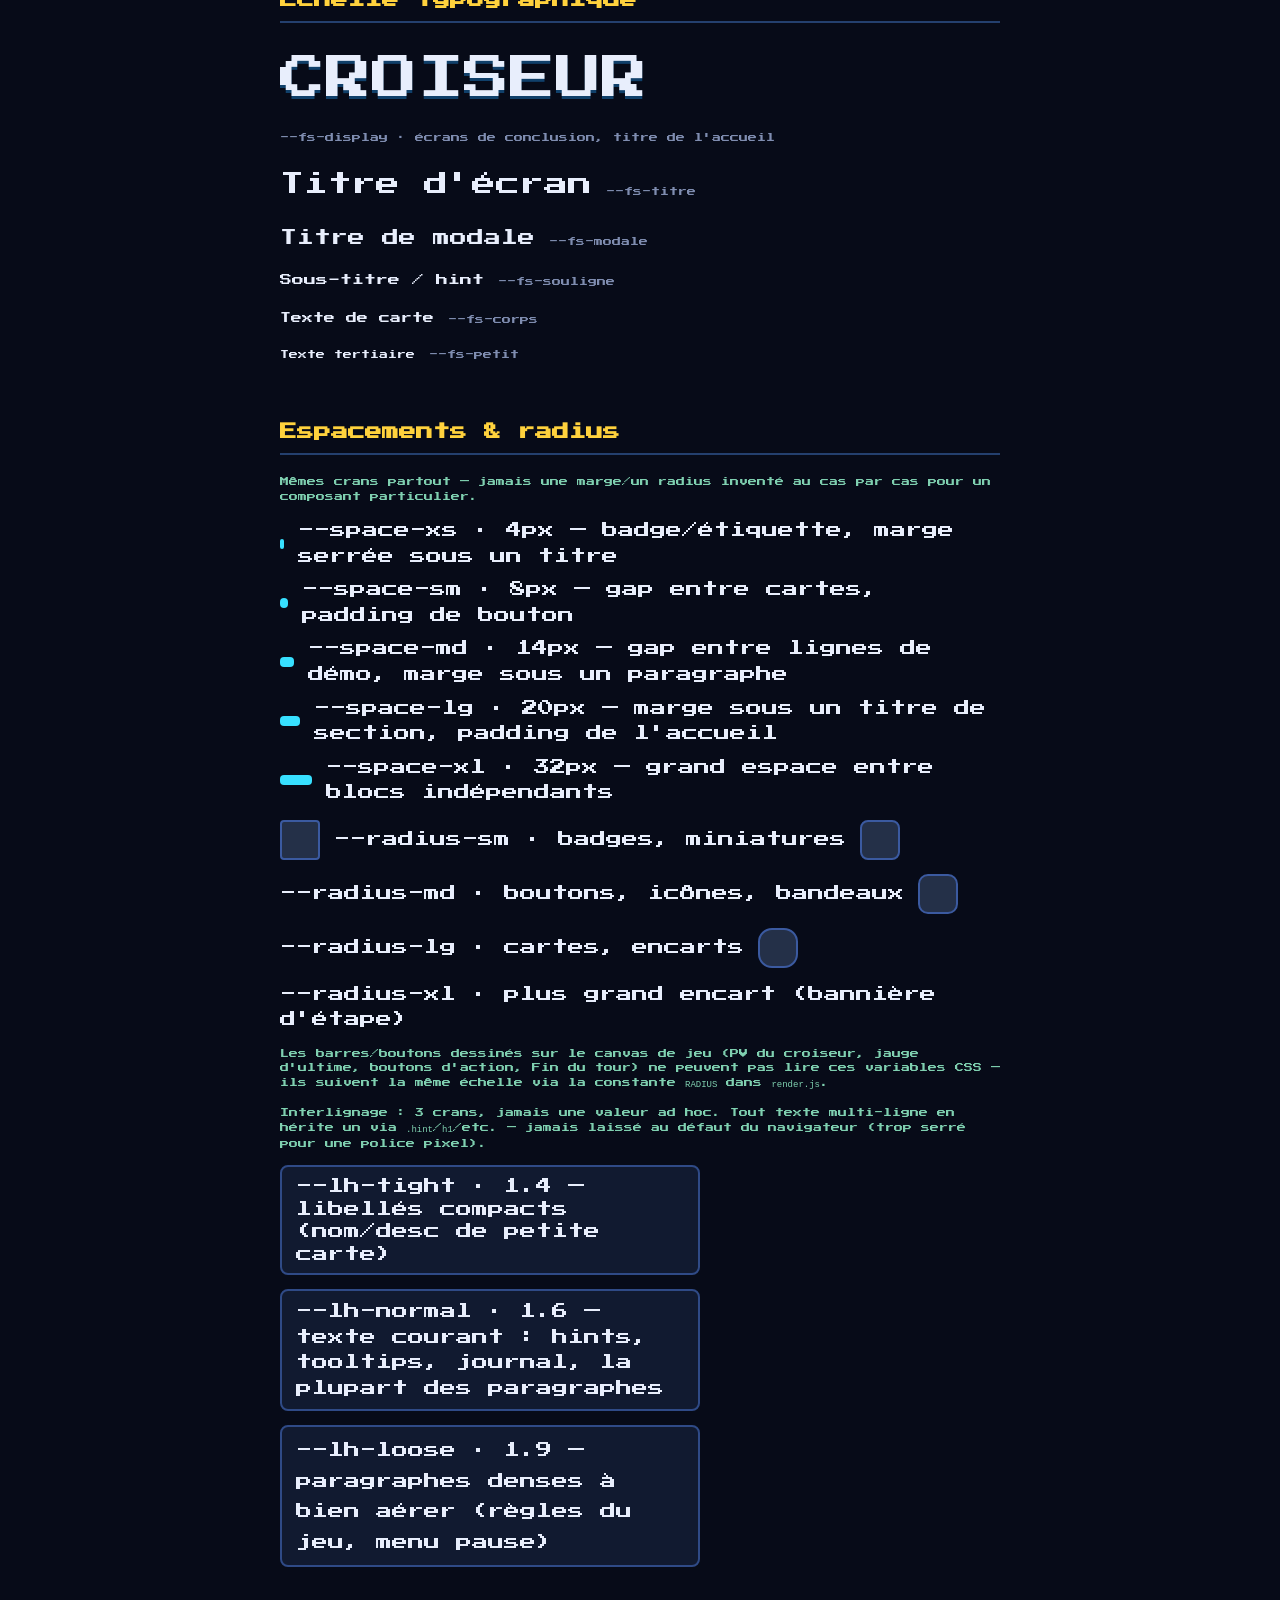
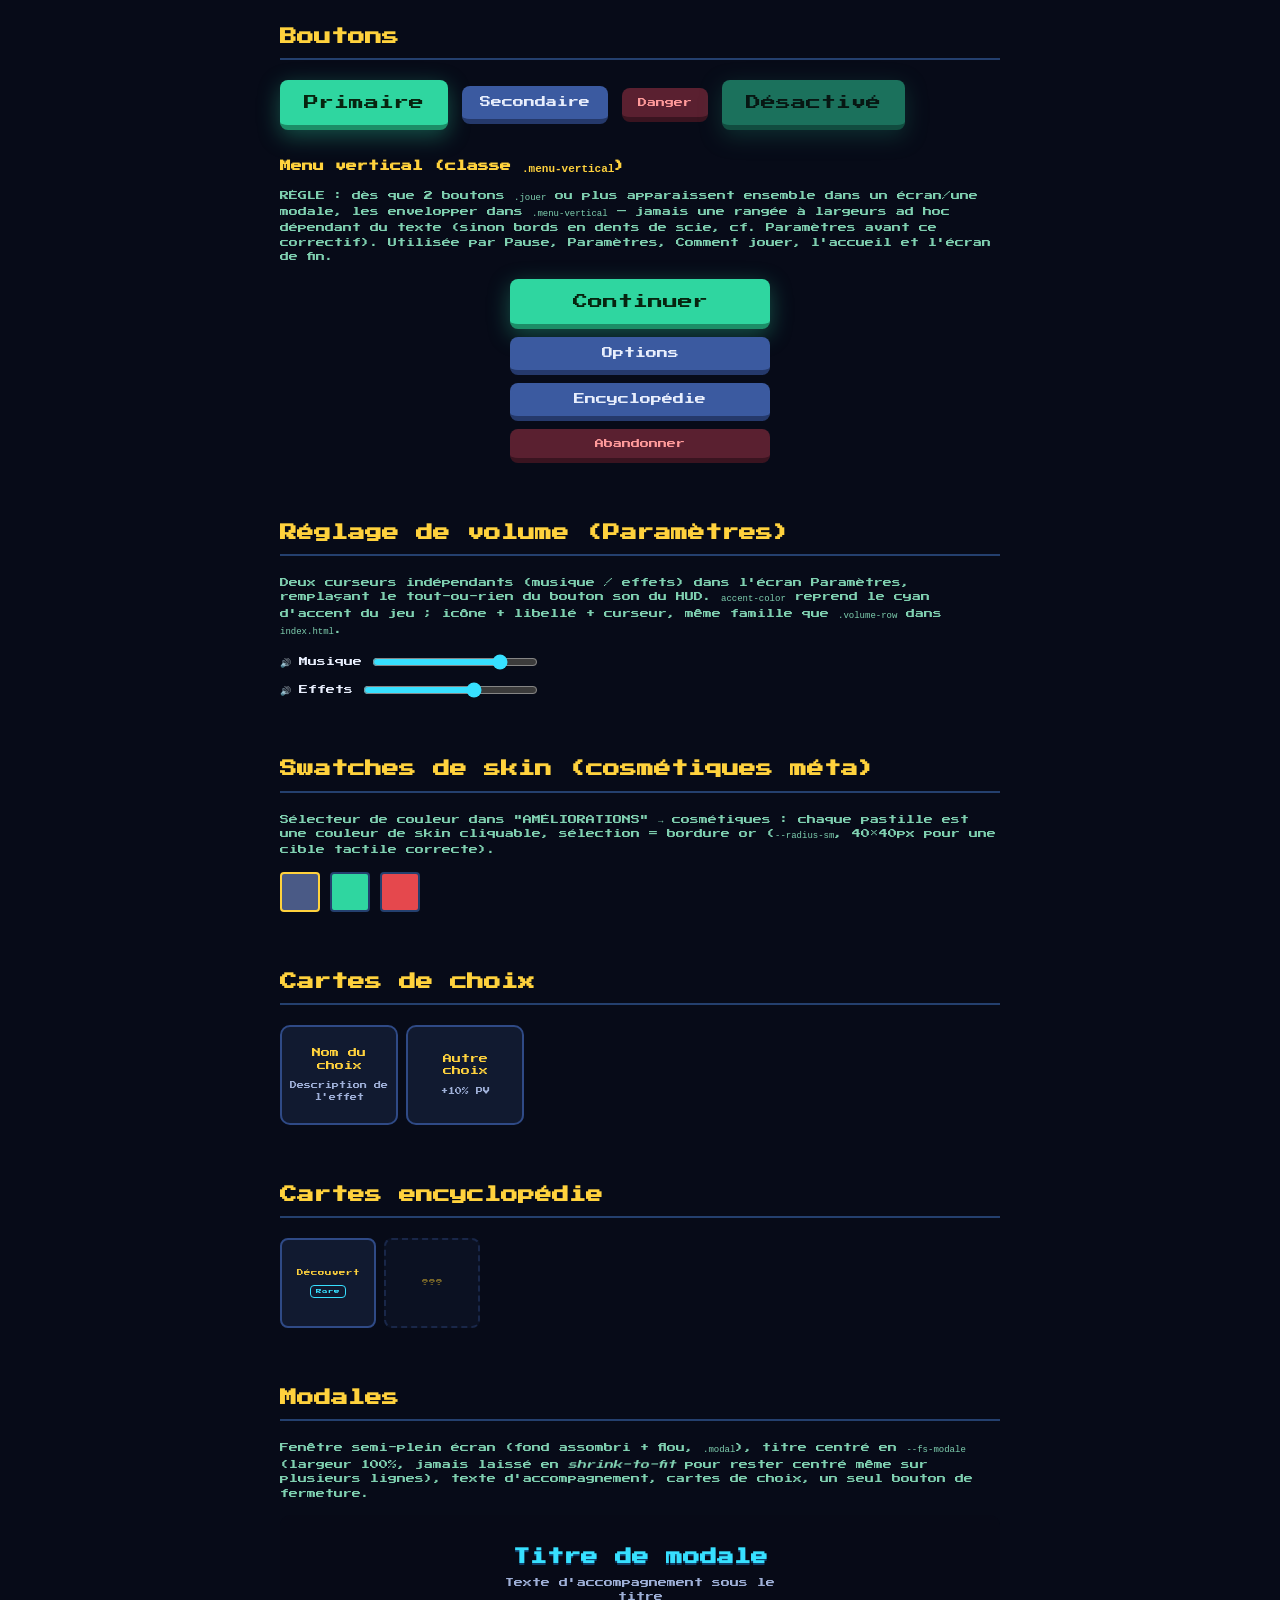
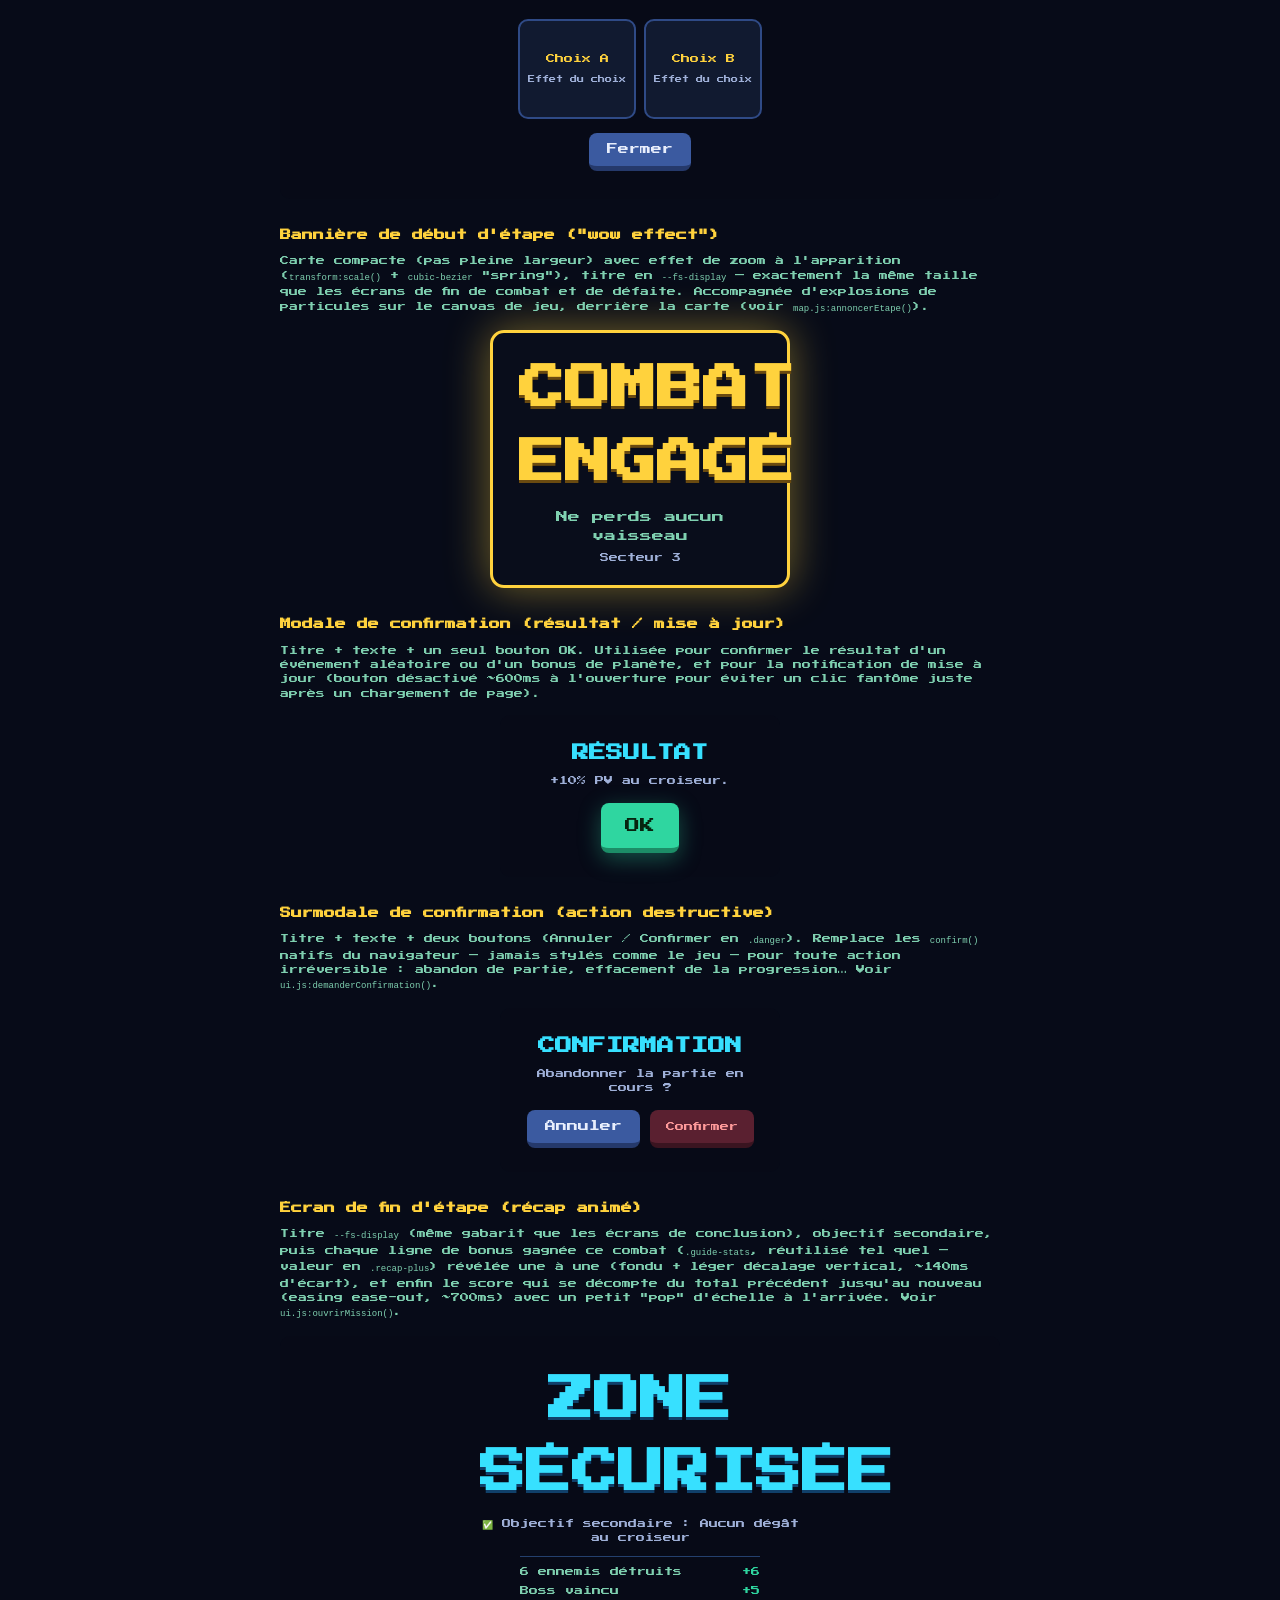
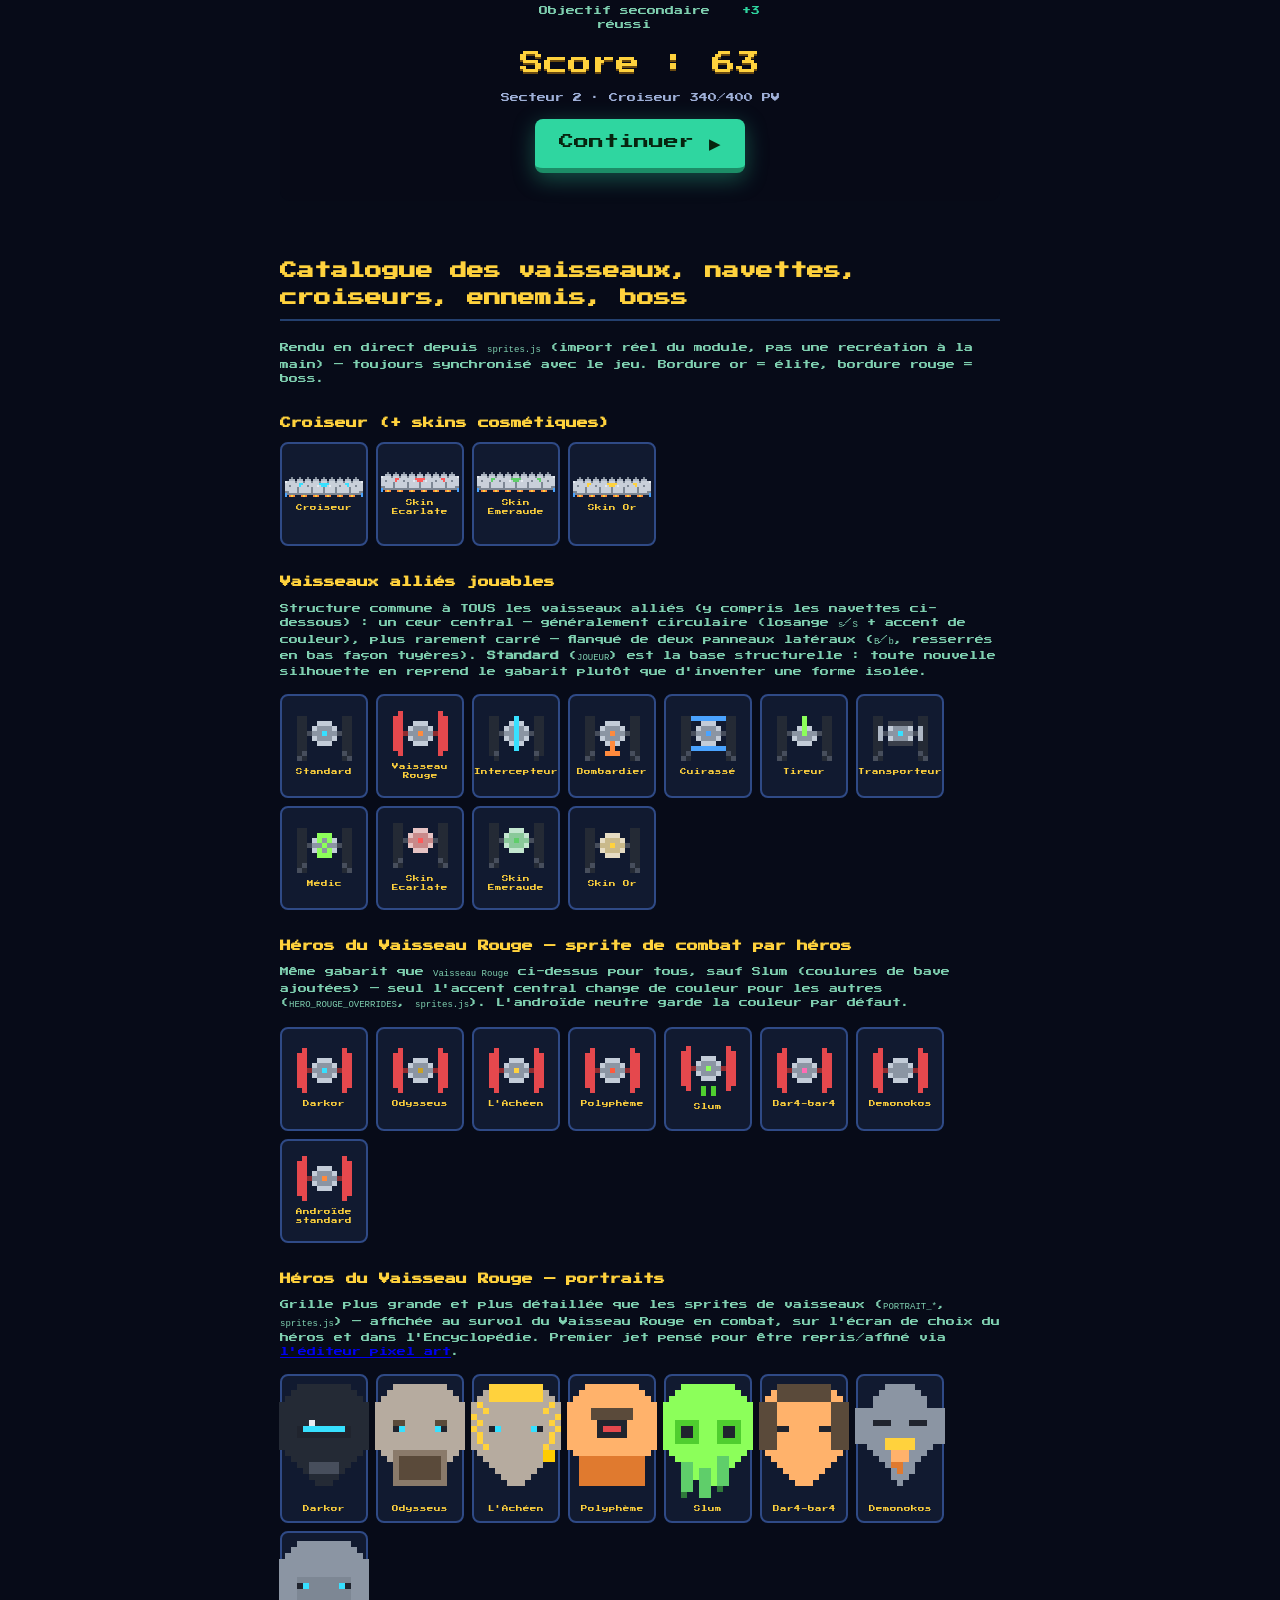
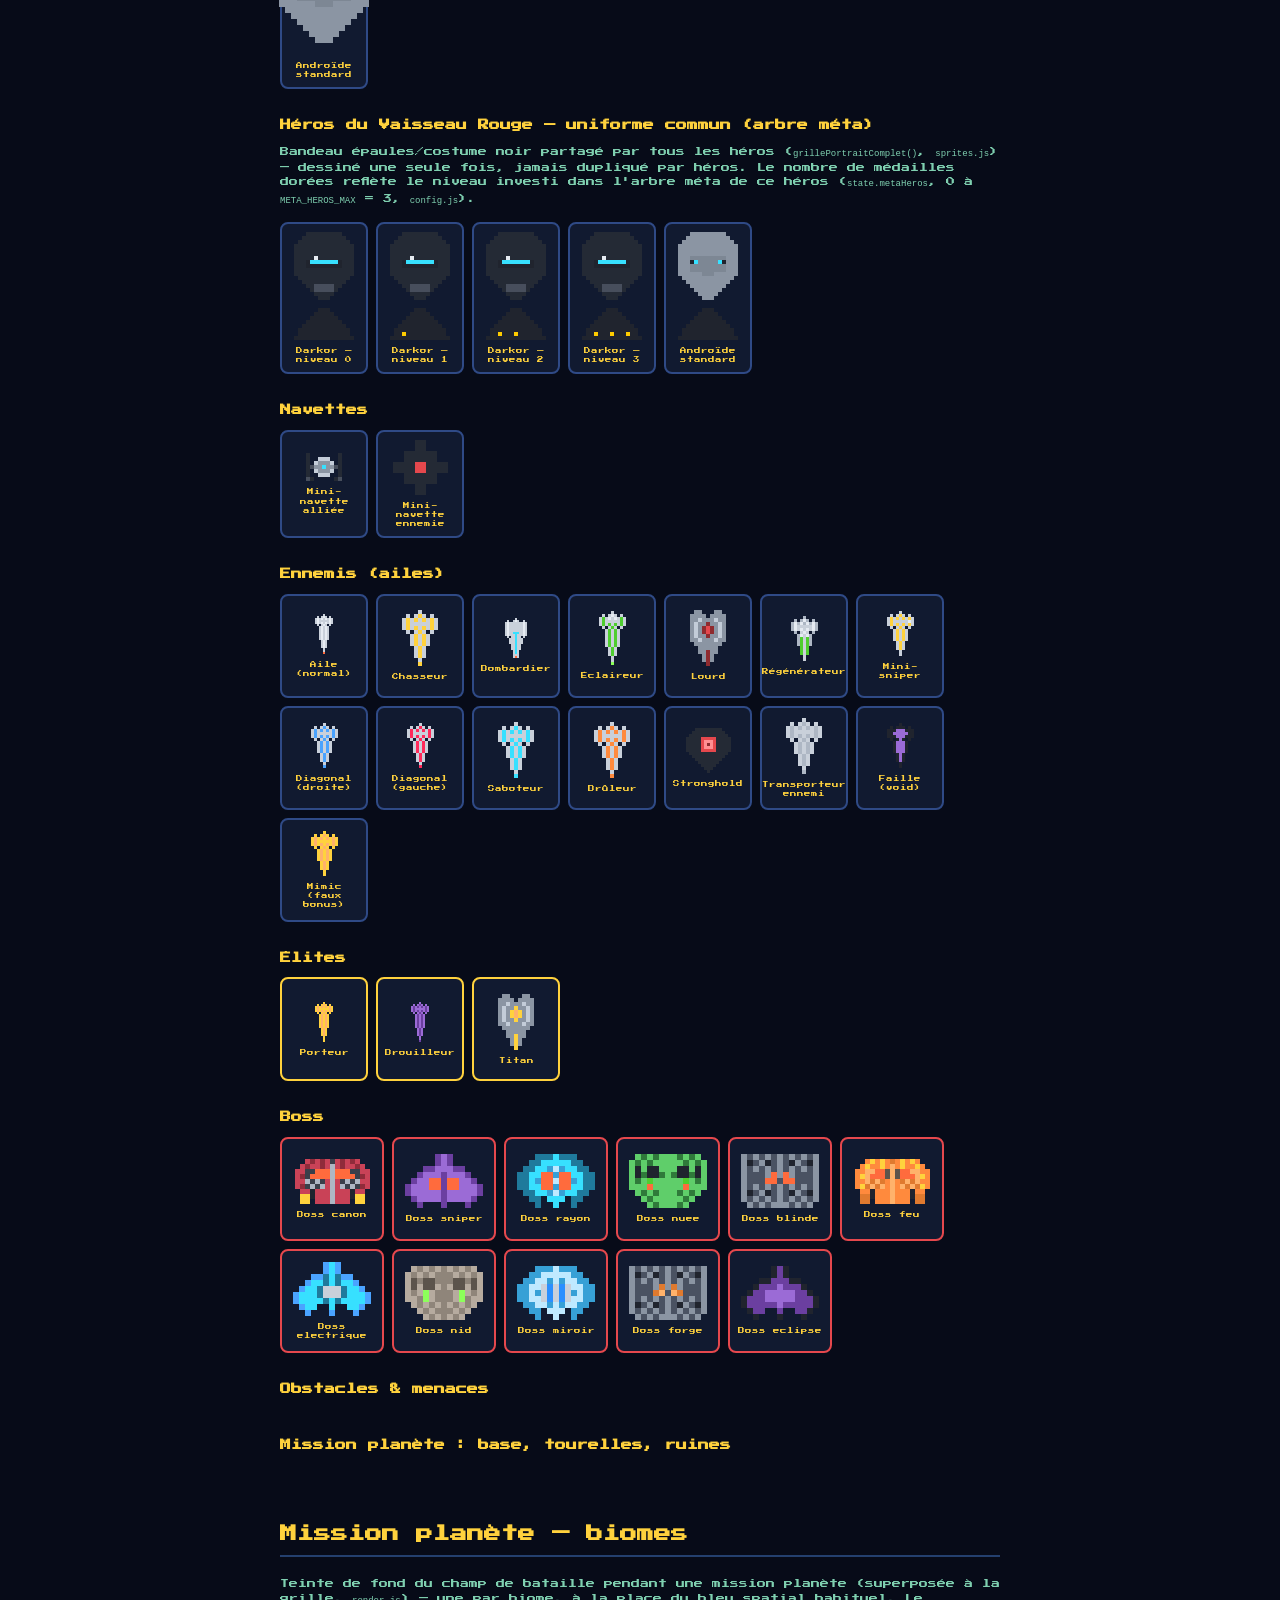
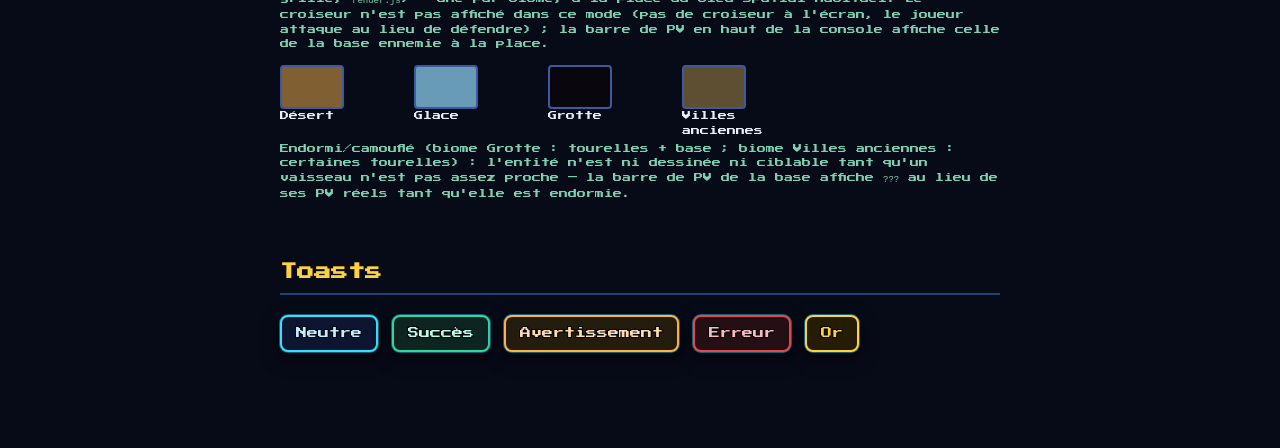
==== commit f7d923dc: "Fusionne main dans la branche ambiance sonore # Conflicts: #	src/version.js #	sw.js" ====
--- a/design-system.html
+++ b/design-system.html
@@ -444,6 +444,13 @@
       <a href="pixel-editor.html">l'éditeur pixel art</a>.</p>
     <div class="cards" id="cat-heros-portrait"></div>
 
+    <h3 class="sub">Héros du Vaisseau Rouge — uniforme commun (arbre méta)</h3>
+    <p class="note" style="margin-top:0;">Bandeau épaules/costume noir partagé par tous les héros
+      (<code>grillePortraitComplet()</code>, <code>sprites.js</code>) — dessiné une seule fois, jamais dupliqué par
+      héros. Le nombre de médailles dorées reflète le niveau investi dans l'arbre méta de ce héros
+      (<code>state.metaHeros</code>, 0 à <code>META_HEROS_MAX</code> = 3, <code>config.js</code>).</p>
+    <div class="cards" id="cat-heros-uniforme"></div>
+
     <h3 class="sub">Navettes</h3>
     <div class="cards" id="cat-navettes"></div>
 
@@ -532,6 +539,10 @@
 carte('cat-heros-vaisseau',S.ROUGE,ANDROIDE.nom);
 for(const h of HEROS) carte('cat-heros-portrait',S.PORTRAITS_HEROS[h.id],h.nom,{taille:140});
 carte('cat-heros-portrait',S.PORTRAITS_HEROS.androide,ANDROIDE.nom,{taille:140});
+
+// Uniforme + médailles : un même héros (Darkor) aux 4 niveaux, puis l'androïde (jamais de médaille)
+for(let niv=0;niv<=3;niv++) carte('cat-heros-uniforme',S.grillePortraitComplet('darkor',niv),'Darkor — niveau '+niv,{taille:130});
+carte('cat-heros-uniforme',S.grillePortraitComplet('androide',0),ANDROIDE.nom,{taille:130});
 
 // Navettes
 carte('cat-navettes',S.MINI_NAVETTE_ALLIEE,'Mini-navette alliée',{taille:TAILLE*0.62}); // vraiment miniature, voir entities.js:cuireUnites
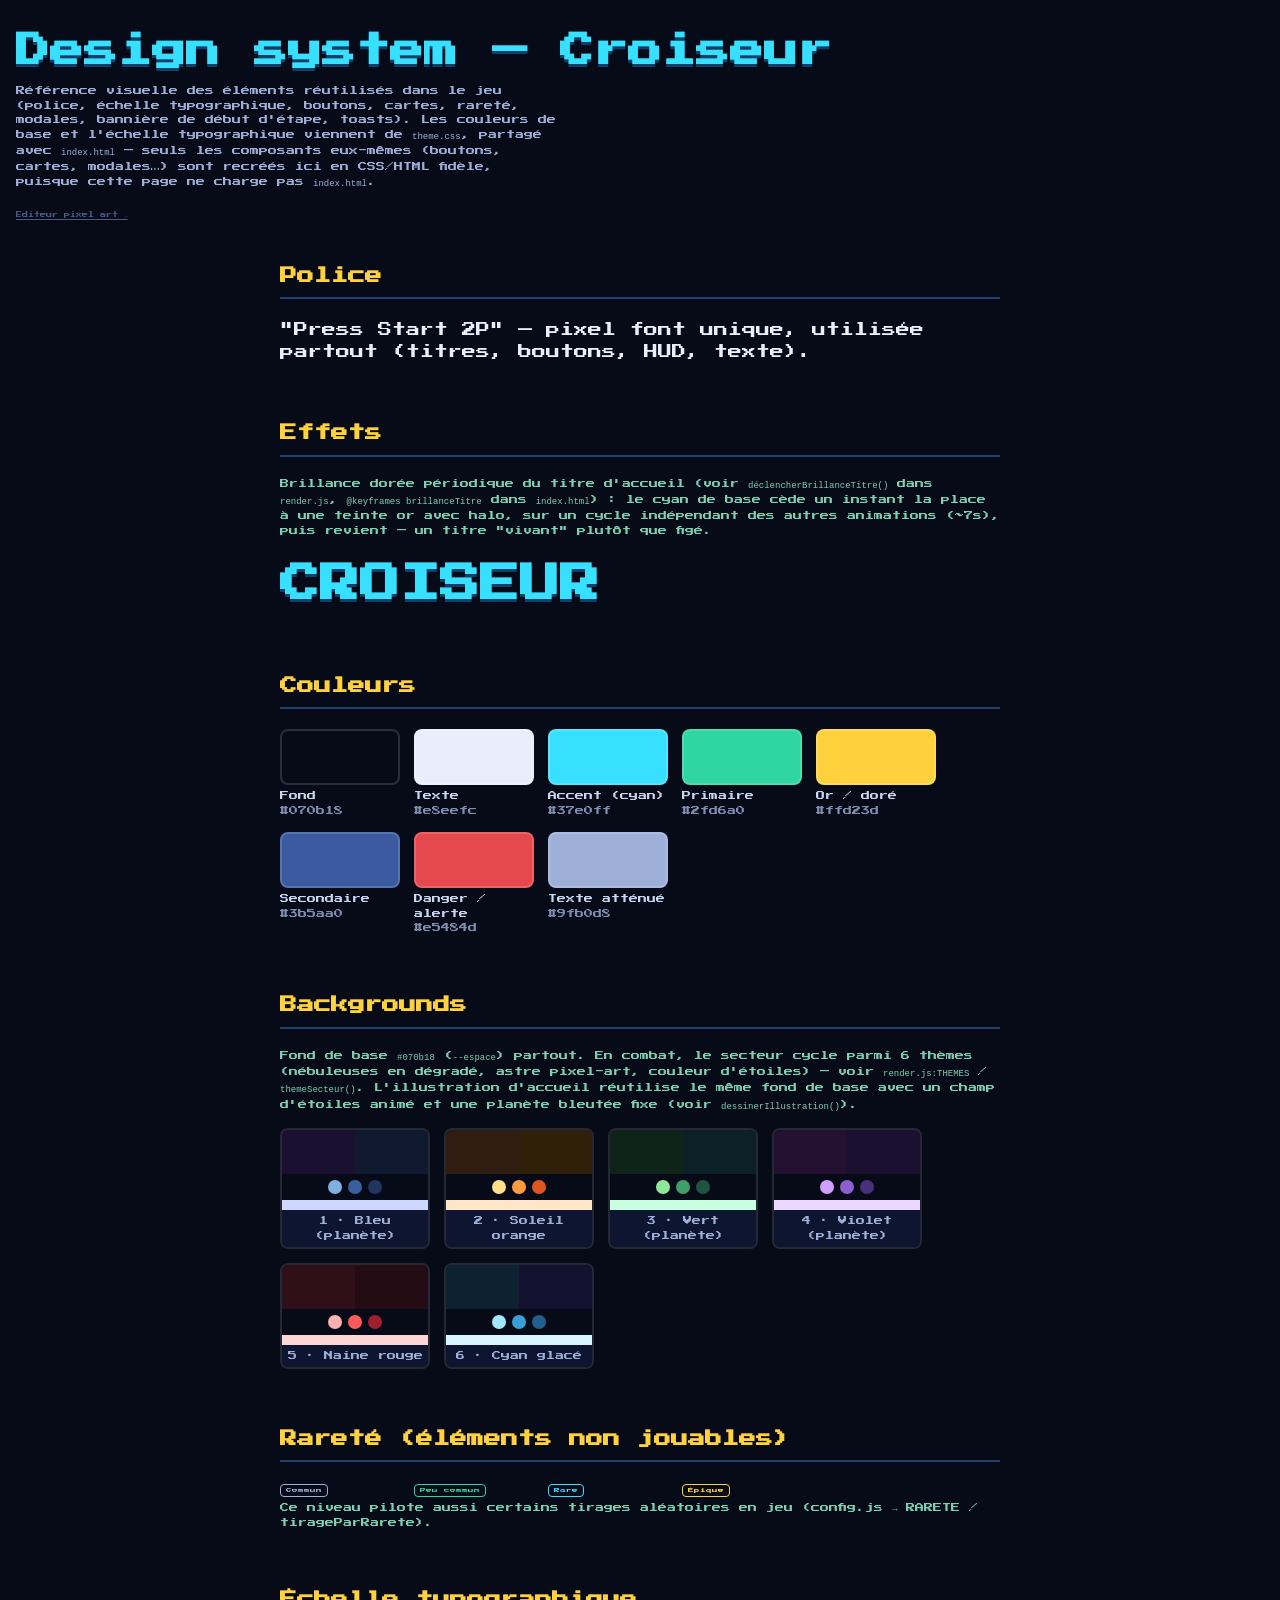
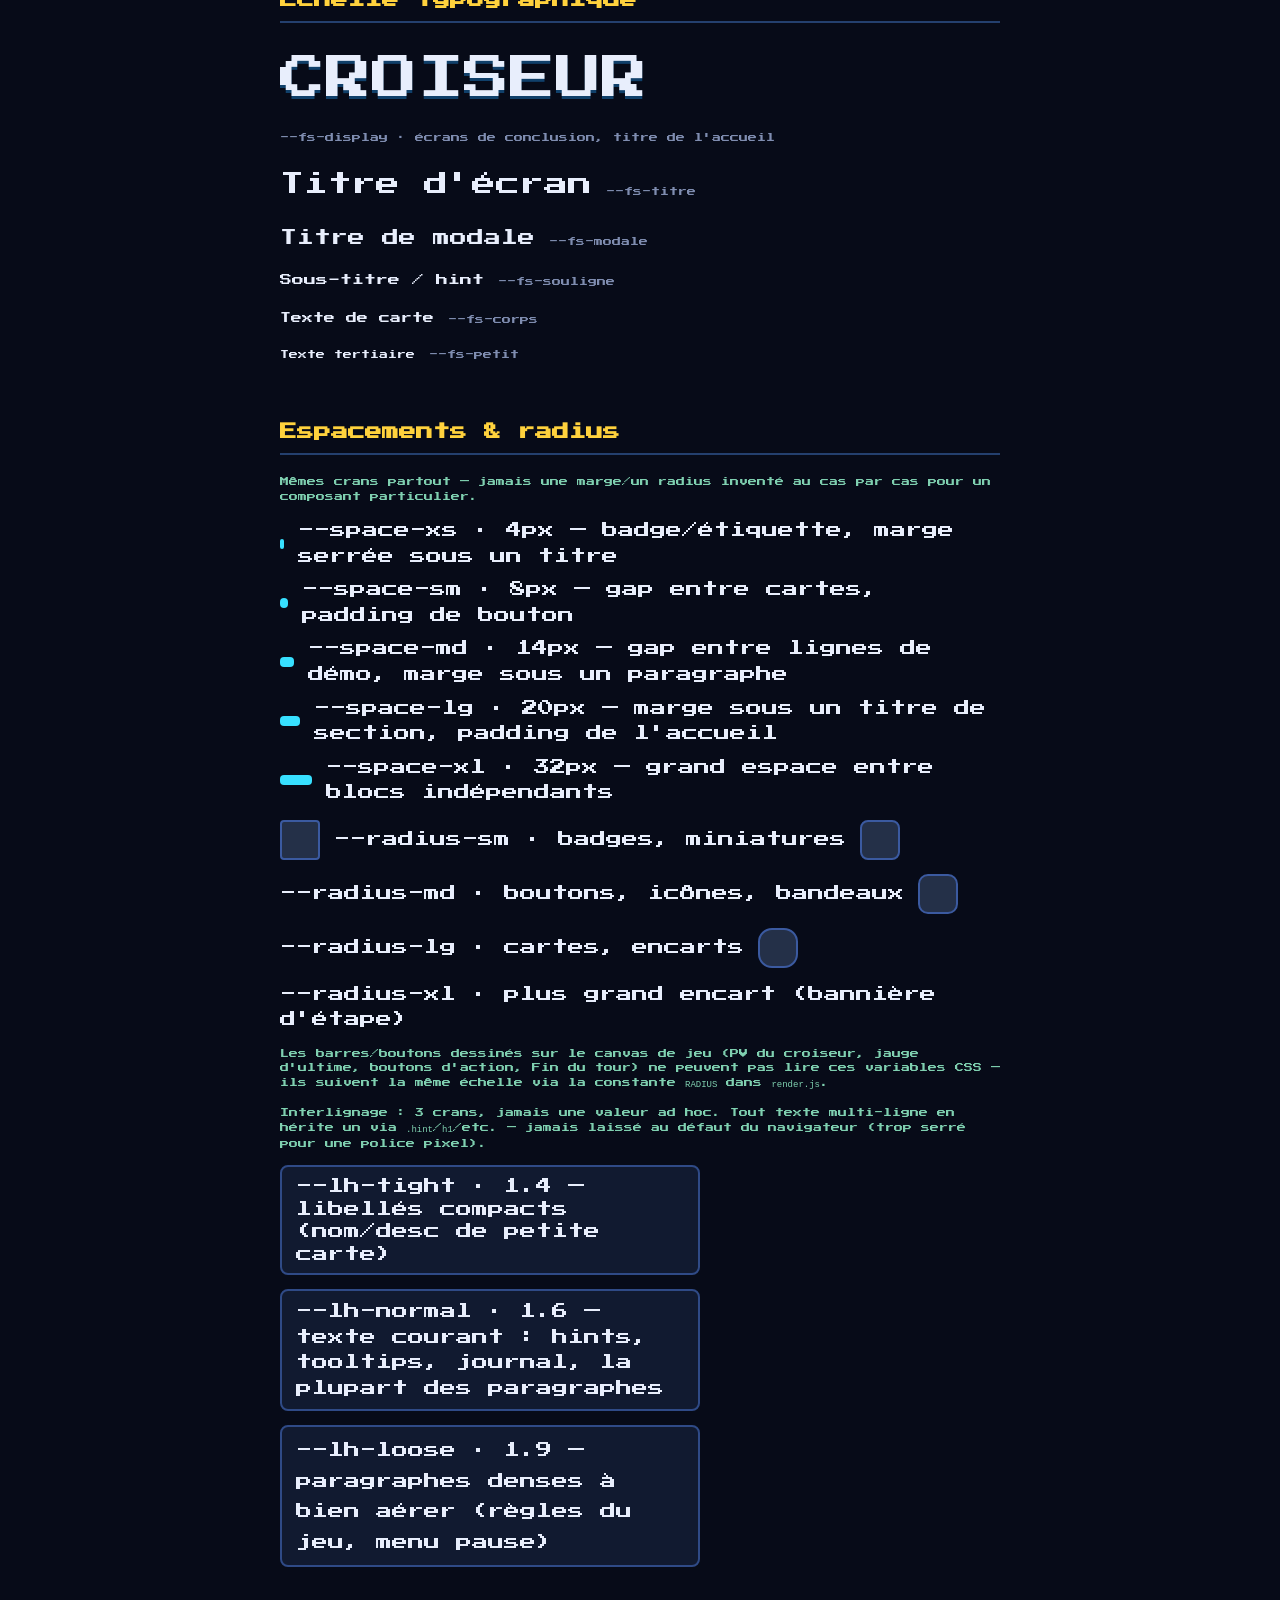
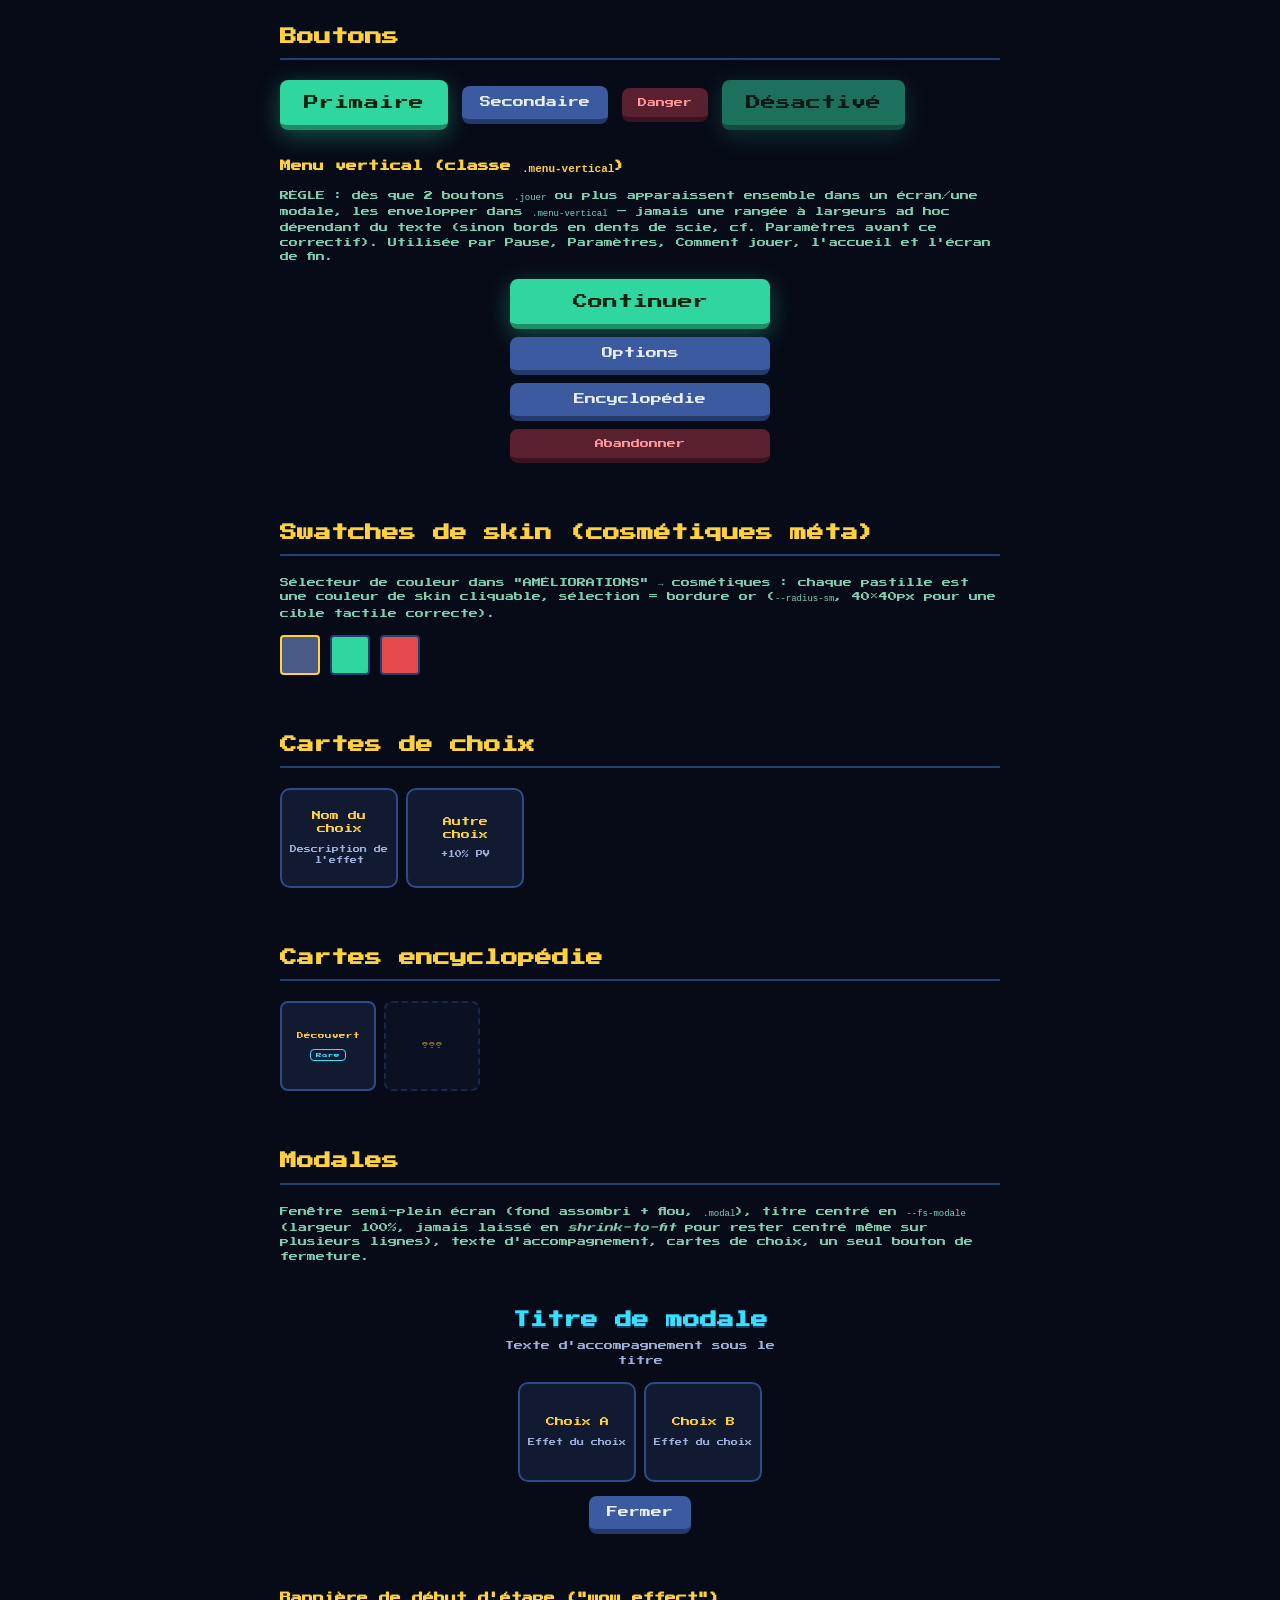
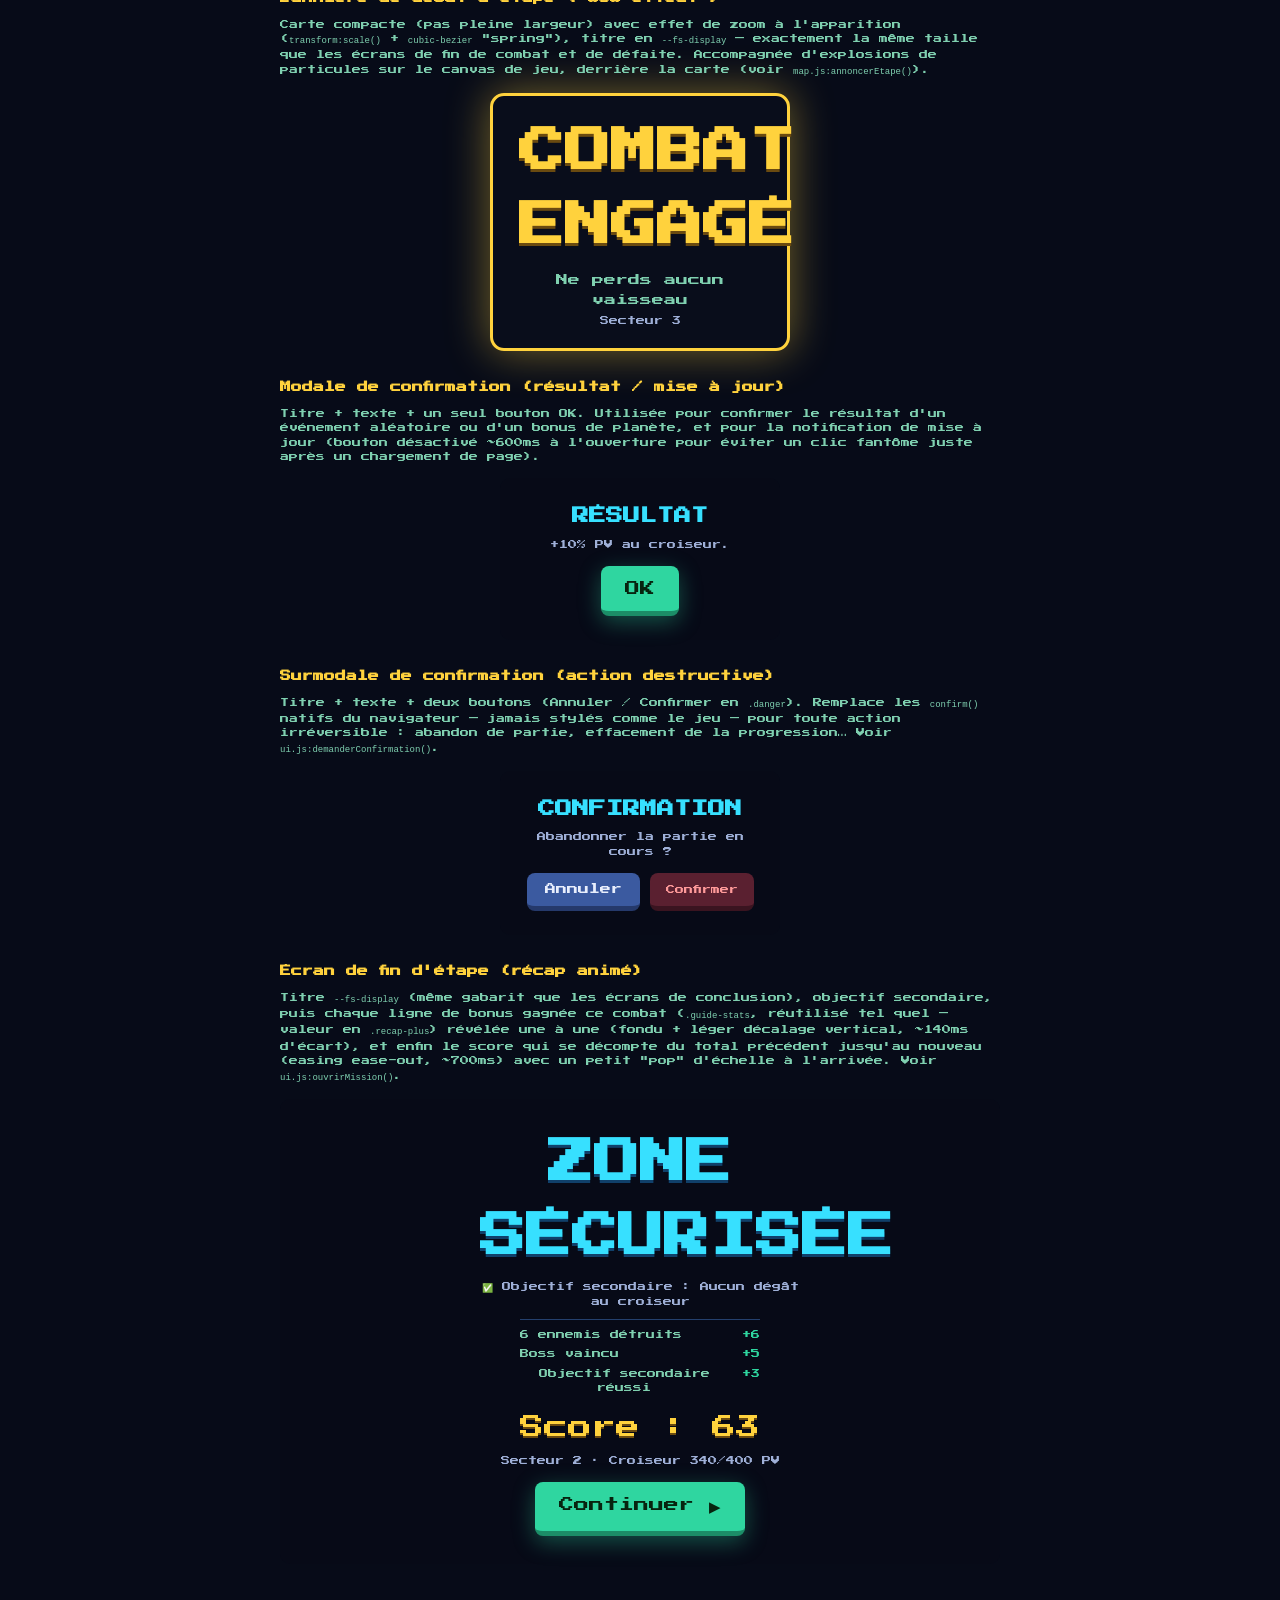
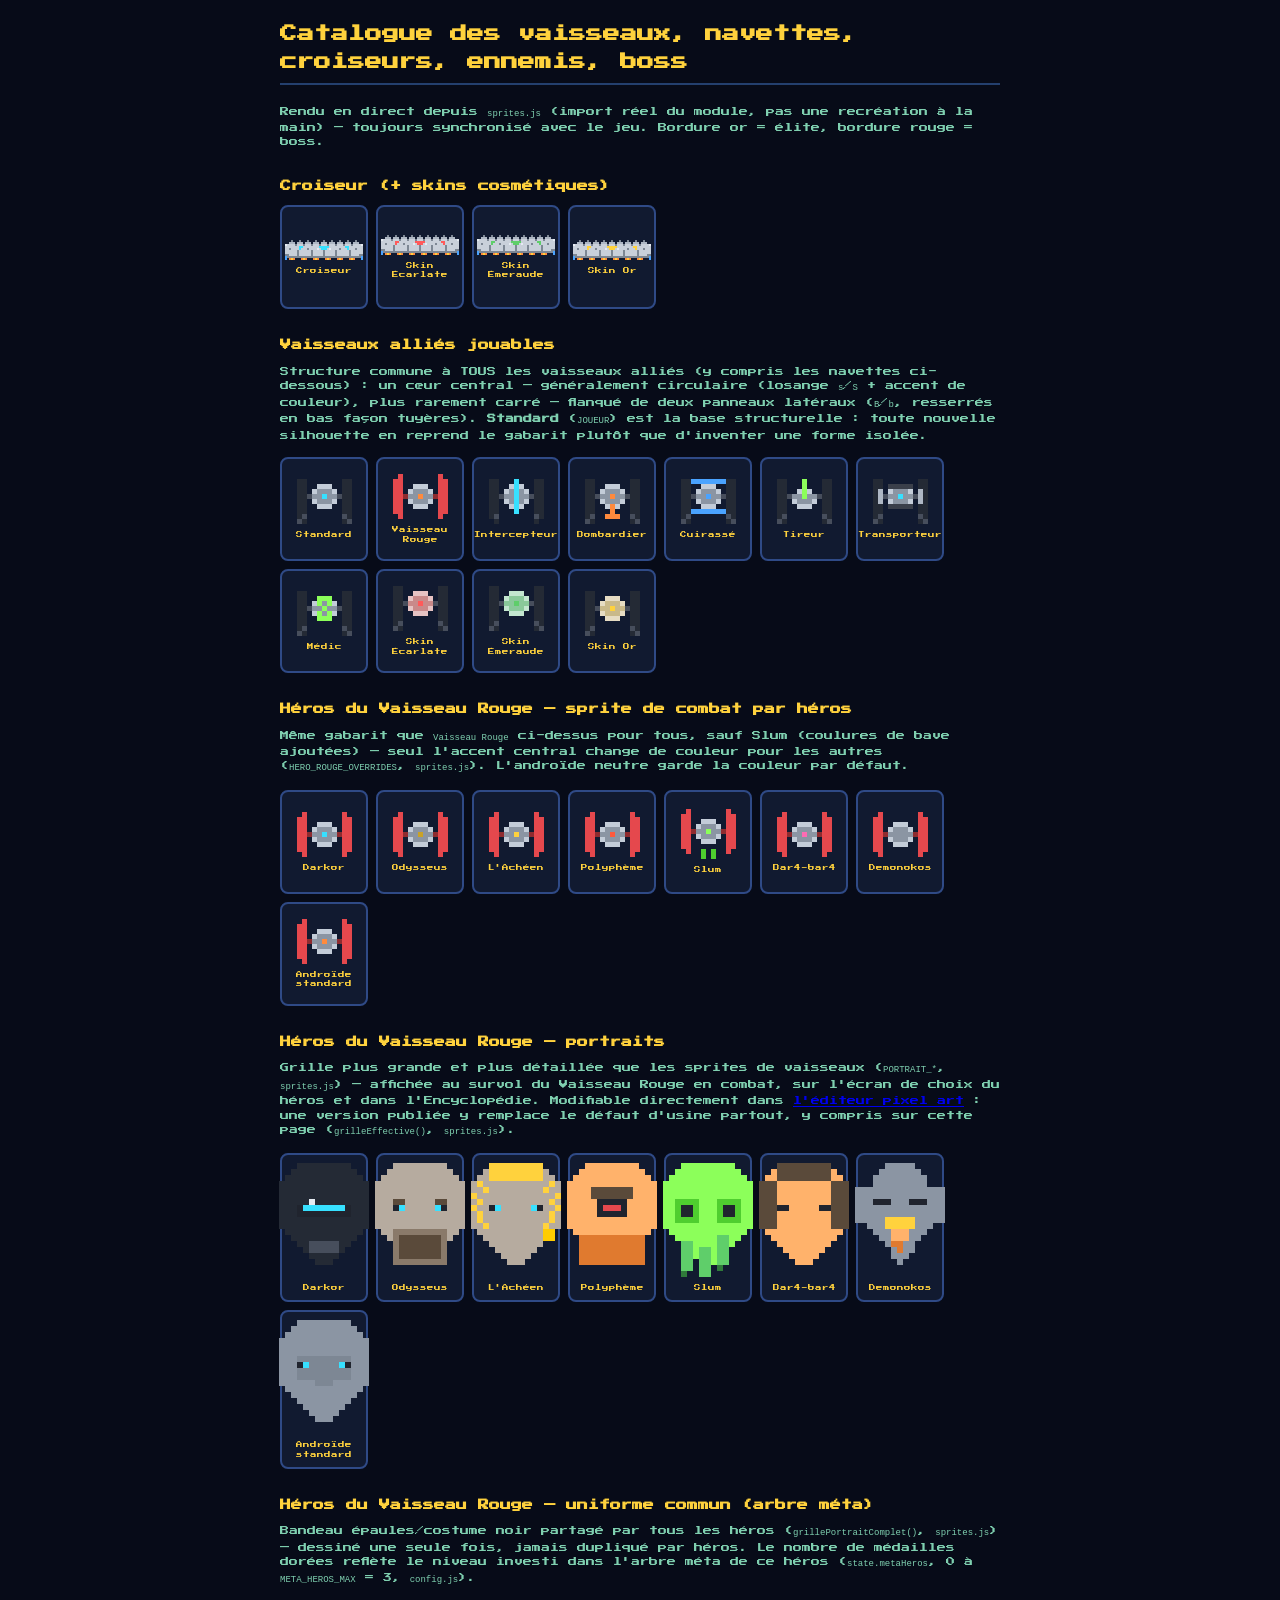
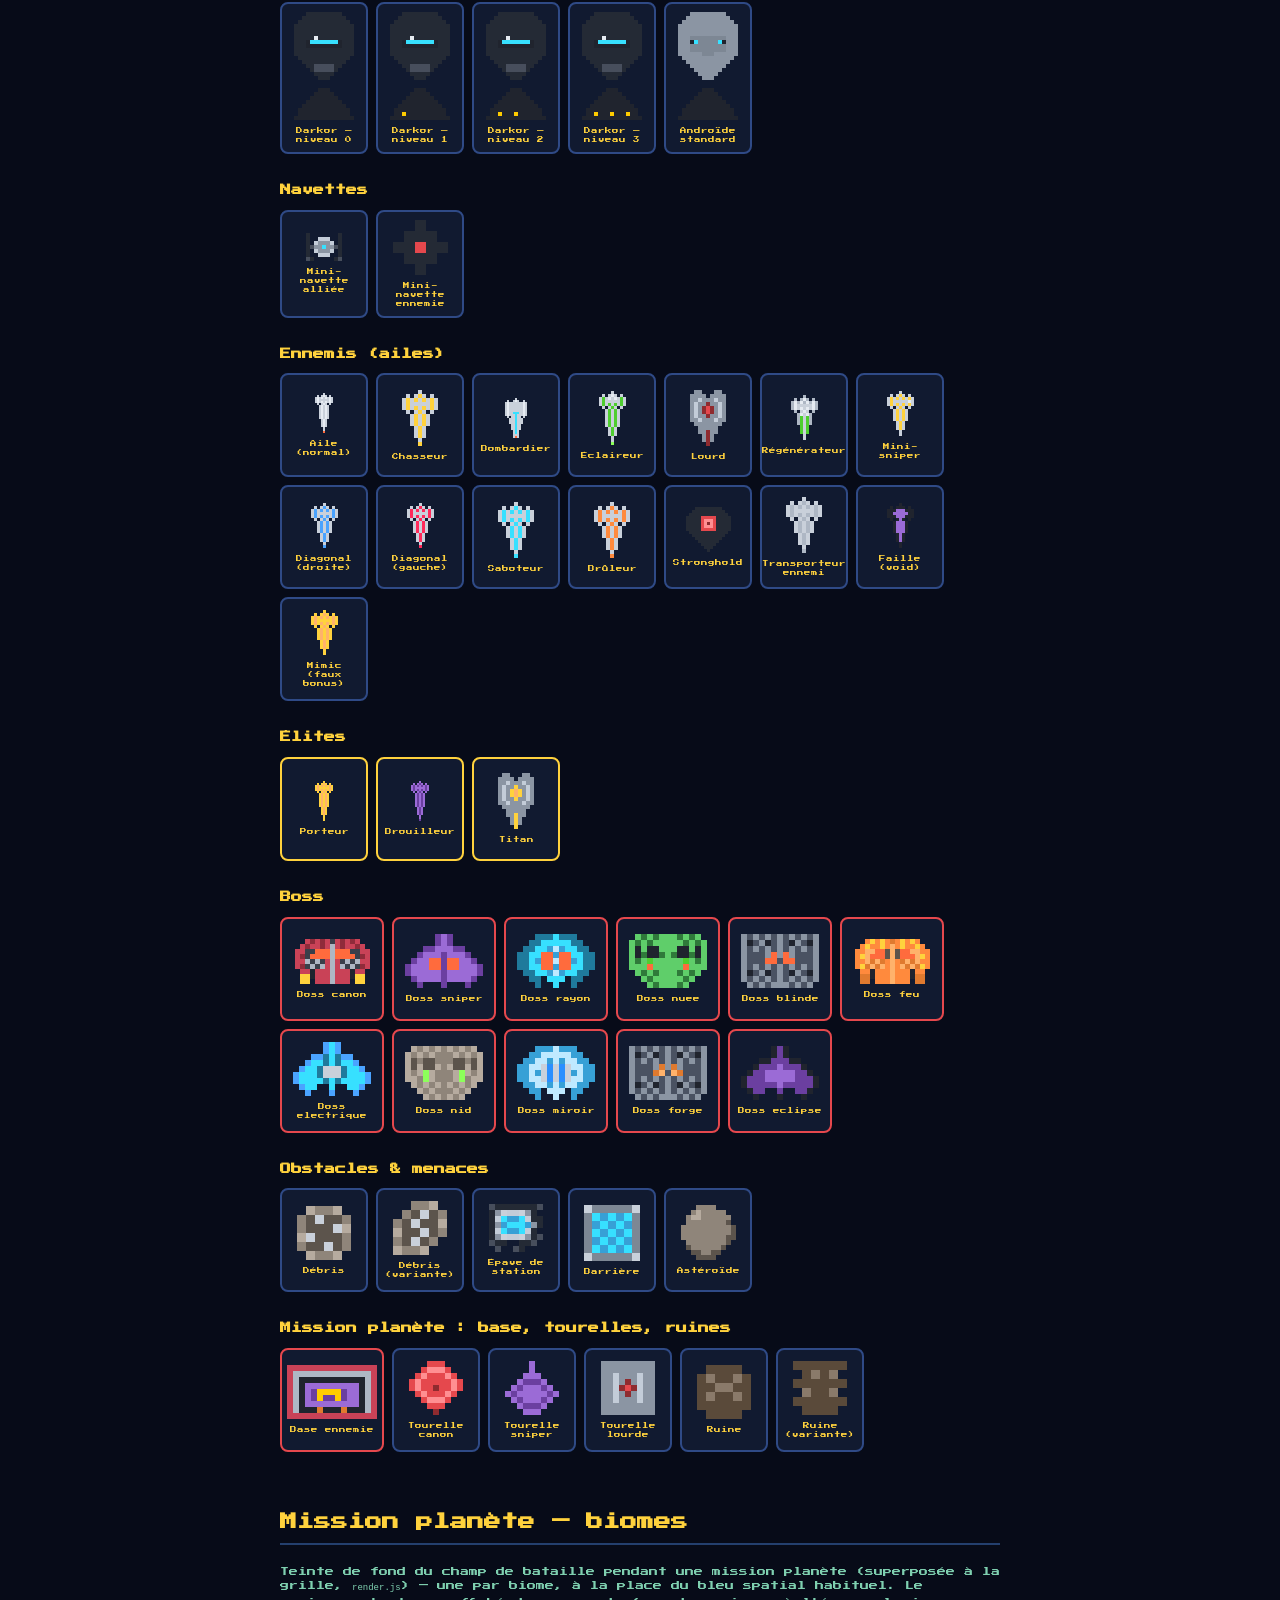
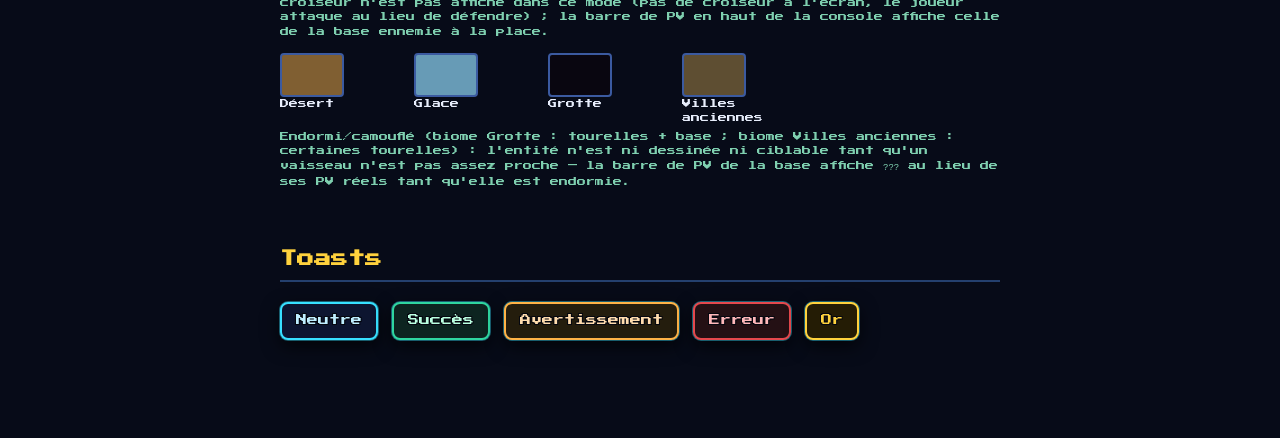
==== commit ddae3349: "Édition en direct des sprites : pixel-editor.html publie dans le jeu Nouveau registre de sprites édi" ====
--- a/design-system.html
+++ b/design-system.html
@@ -51,12 +51,6 @@
      de lettres du libellé — sinon la colonne a des bords en escalier. */
   .menu-vertical{display:flex;flex-direction:column;gap:var(--space-sm);align-items:center;}
   .menu-vertical button.jouer{width:min(78vw,260px);}
-
-  /* ===== Réglage de volume (Paramètres) ===== */
-  .volume-bloc{display:flex;flex-direction:column;gap:10px;width:100%;max-width:260px;margin-bottom:var(--space-md);}
-  .volume-row{display:flex;align-items:center;gap:8px;font-family:var(--pixel);font-size:var(--fs-petit);color:var(--texte);}
-  .volume-row span:nth-child(2){min-width:52px;text-align:left;}
-  .volume-row input[type=range]{flex:1;accent-color:#37e0ff;height:14px;}
 
   /* ===== Cartes de choix ===== */
   .cards{display:flex;gap:var(--space-sm);flex-wrap:wrap;}
@@ -303,18 +297,6 @@
   </section>
 
   <section>
-    <h2>Réglage de volume (Paramètres)</h2>
-    <p class="note">Deux curseurs indépendants (musique / effets) dans l'écran Paramètres,
-      remplaçant le tout-ou-rien du bouton son du HUD. <code>accent-color</code> reprend le cyan
-      d'accent du jeu ; icône + libellé + curseur, même famille que <code>.volume-row</code>
-      dans <code>index.html</code>.</p>
-    <div class="volume-bloc">
-      <div class="volume-row"><span>🔊</span><span>Musique</span><input type="range" min="0" max="100" value="80"></div>
-      <div class="volume-row"><span>🔊</span><span>Effets</span><input type="range" min="0" max="100" value="65"></div>
-    </div>
-  </section>
-
-  <section>
     <h2>Swatches de skin (cosmétiques méta)</h2>
     <p class="note">Sélecteur de couleur dans "AMÉLIORATIONS" → cosmétiques : chaque pastille est une
       couleur de skin cliquable, sélection = bordure or (<code>--radius-sm</code>, 40×40px pour une
@@ -440,8 +422,9 @@
     <h3 class="sub">Héros du Vaisseau Rouge — portraits</h3>
     <p class="note" style="margin-top:0;">Grille plus grande et plus détaillée que les sprites de vaisseaux
       (<code>PORTRAIT_*</code>, <code>sprites.js</code>) — affichée au survol du Vaisseau Rouge en combat, sur
-      l'écran de choix du héros et dans l'Encyclopédie. Premier jet pensé pour être repris/affiné via
-      <a href="pixel-editor.html">l'éditeur pixel art</a>.</p>
+      l'écran de choix du héros et dans l'Encyclopédie. Modifiable directement dans
+      <a href="pixel-editor.html">l'éditeur pixel art</a> : une version publiée y remplace le défaut d'usine
+      partout, y compris sur cette page (<code>grilleEffective()</code>, <code>sprites.js</code>).</p>
     <div class="cards" id="cat-heros-portrait"></div>
 
     <h3 class="sub">Héros du Vaisseau Rouge — uniforme commun (arbre méta)</h3>
@@ -537,8 +520,8 @@
 // Héros : sprite de combat (variante du Vaisseau Rouge) + portrait
 for(const h of HEROS) carte('cat-heros-vaisseau',h.id==='slum'?S.ROUGE_SLUM:S.ROUGE,h.nom,{over:S.HERO_ROUGE_OVERRIDES[h.id]});
 carte('cat-heros-vaisseau',S.ROUGE,ANDROIDE.nom);
-for(const h of HEROS) carte('cat-heros-portrait',S.PORTRAITS_HEROS[h.id],h.nom,{taille:140});
-carte('cat-heros-portrait',S.PORTRAITS_HEROS.androide,ANDROIDE.nom,{taille:140});
+for(const h of HEROS) carte('cat-heros-portrait',S.grilleEffective('portrait:'+h.id),h.nom,{taille:140});
+carte('cat-heros-portrait',S.grilleEffective('portrait:androide'),ANDROIDE.nom,{taille:140});
 
 // Uniforme + médailles : un même héros (Darkor) aux 4 niveaux, puis l'androïde (jamais de médaille)
 for(let niv=0;niv<=3;niv++) carte('cat-heros-uniforme',S.grillePortraitComplet('darkor',niv),'Darkor — niveau '+niv,{taille:130});
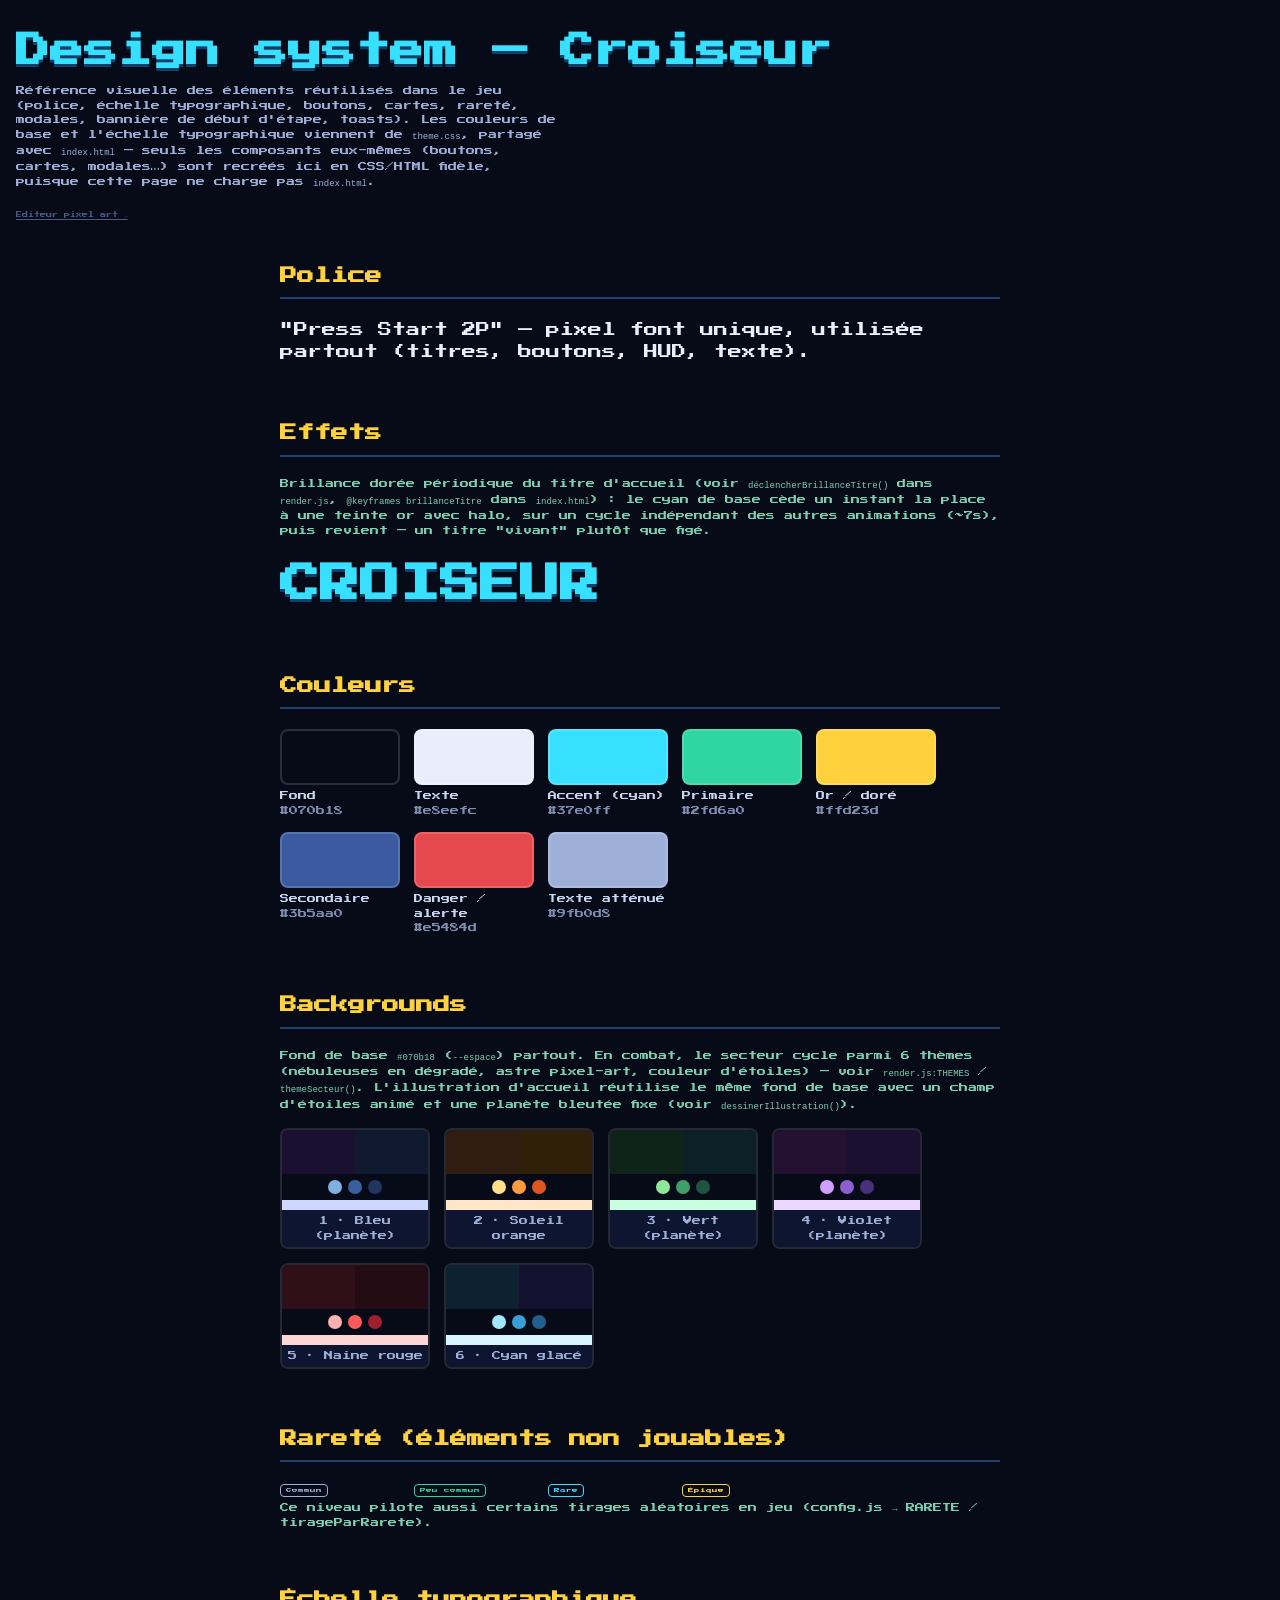
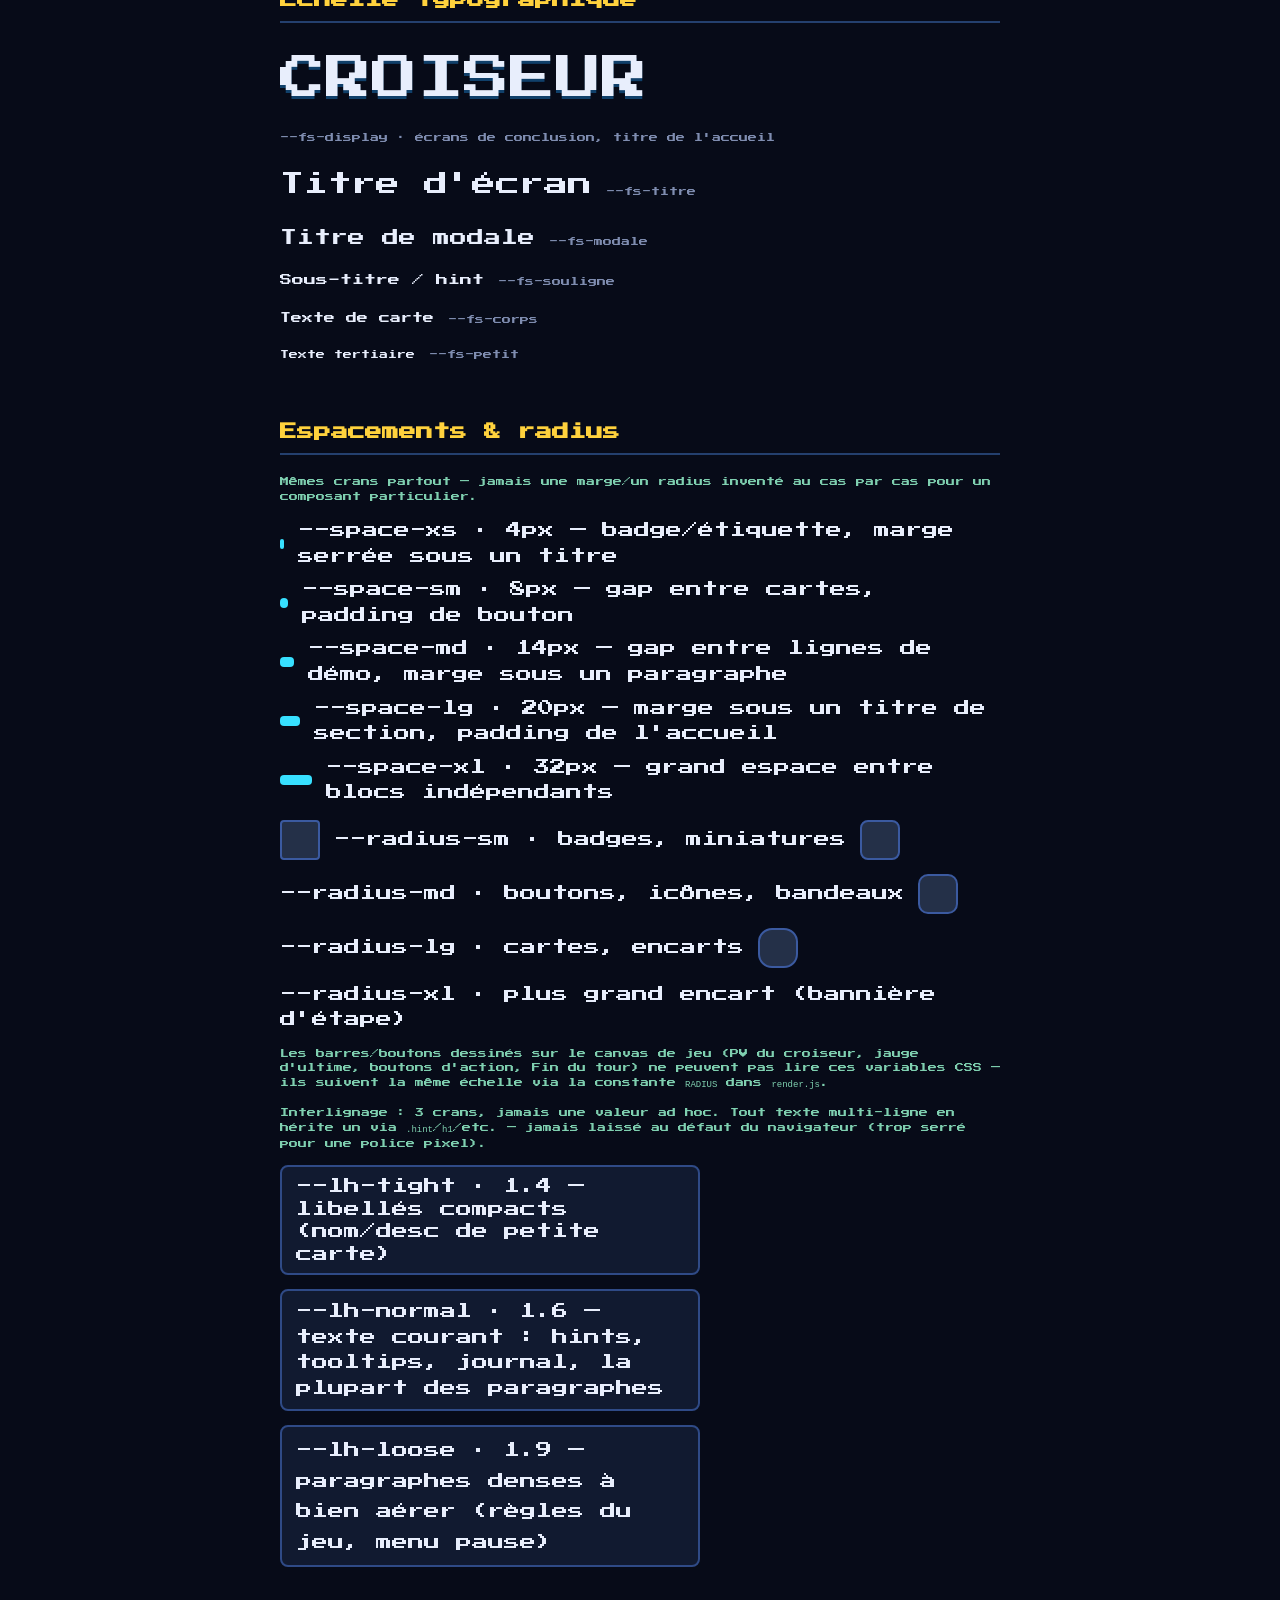
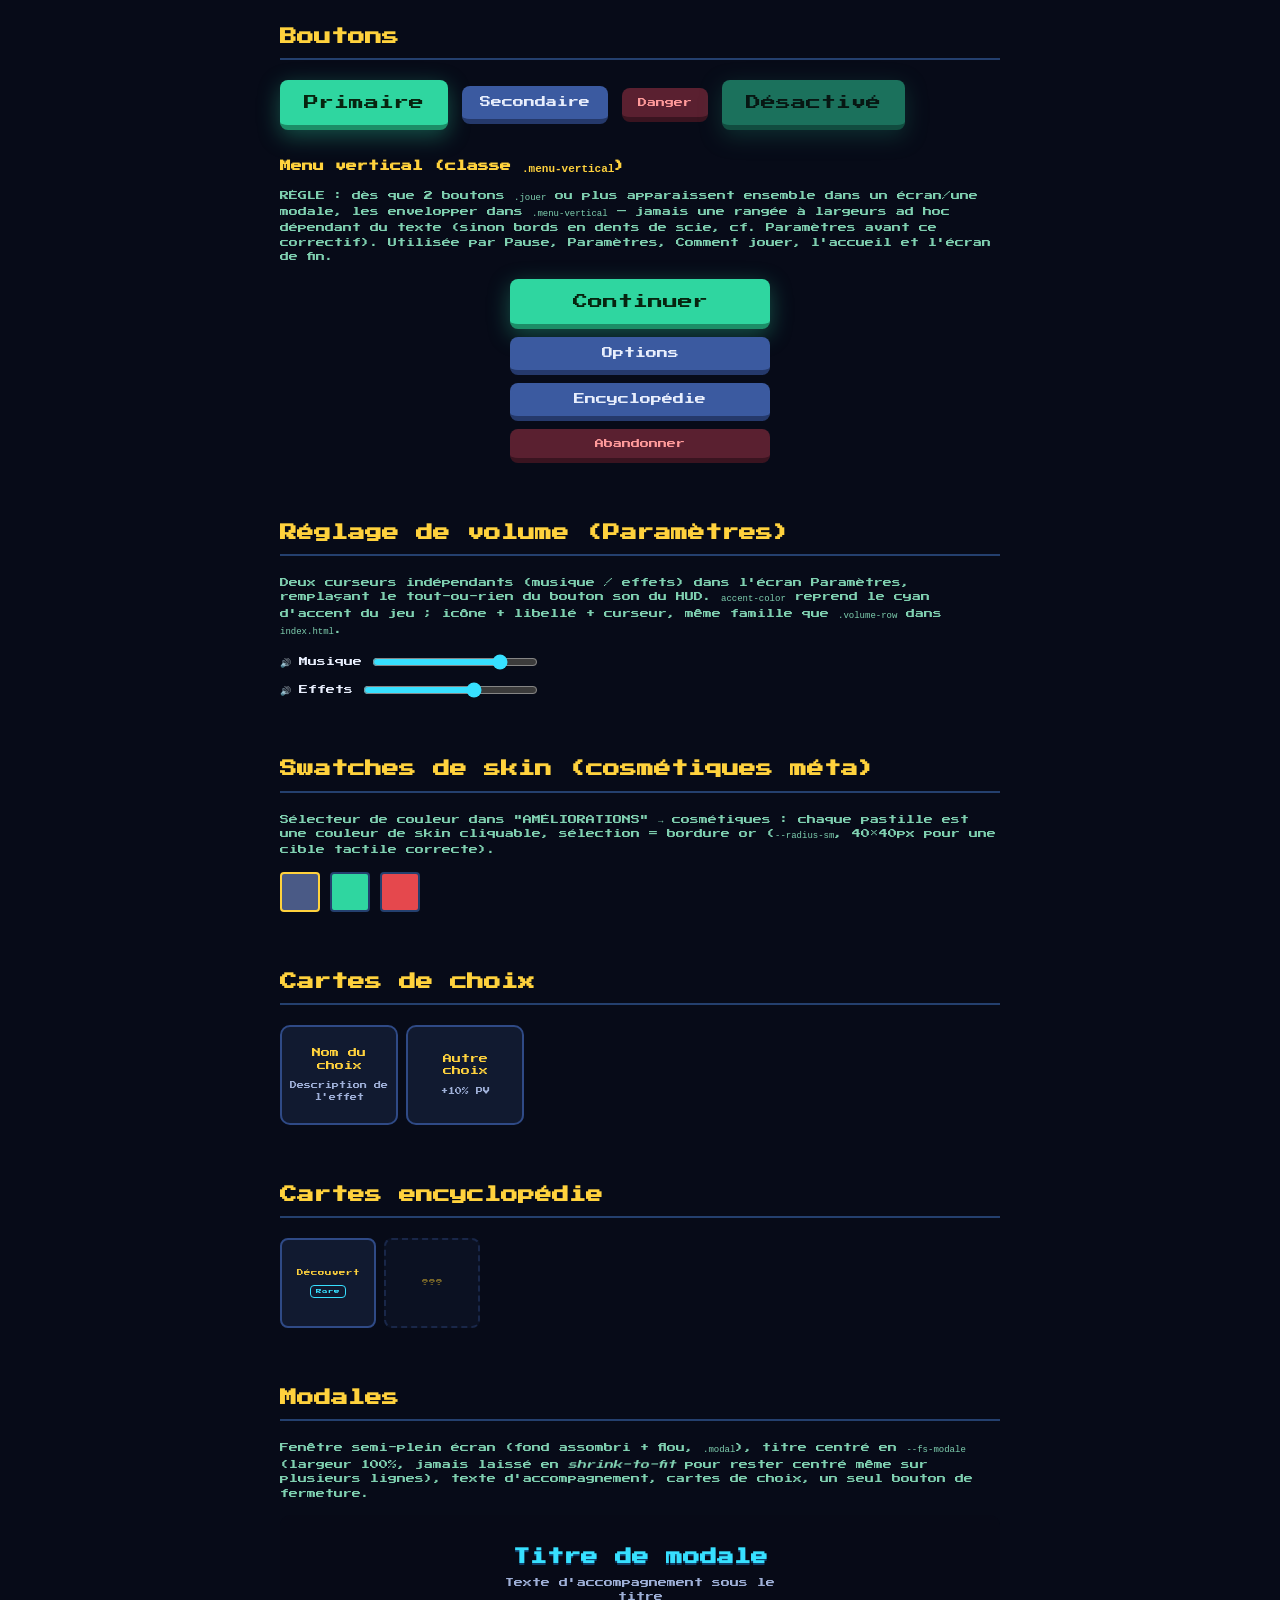
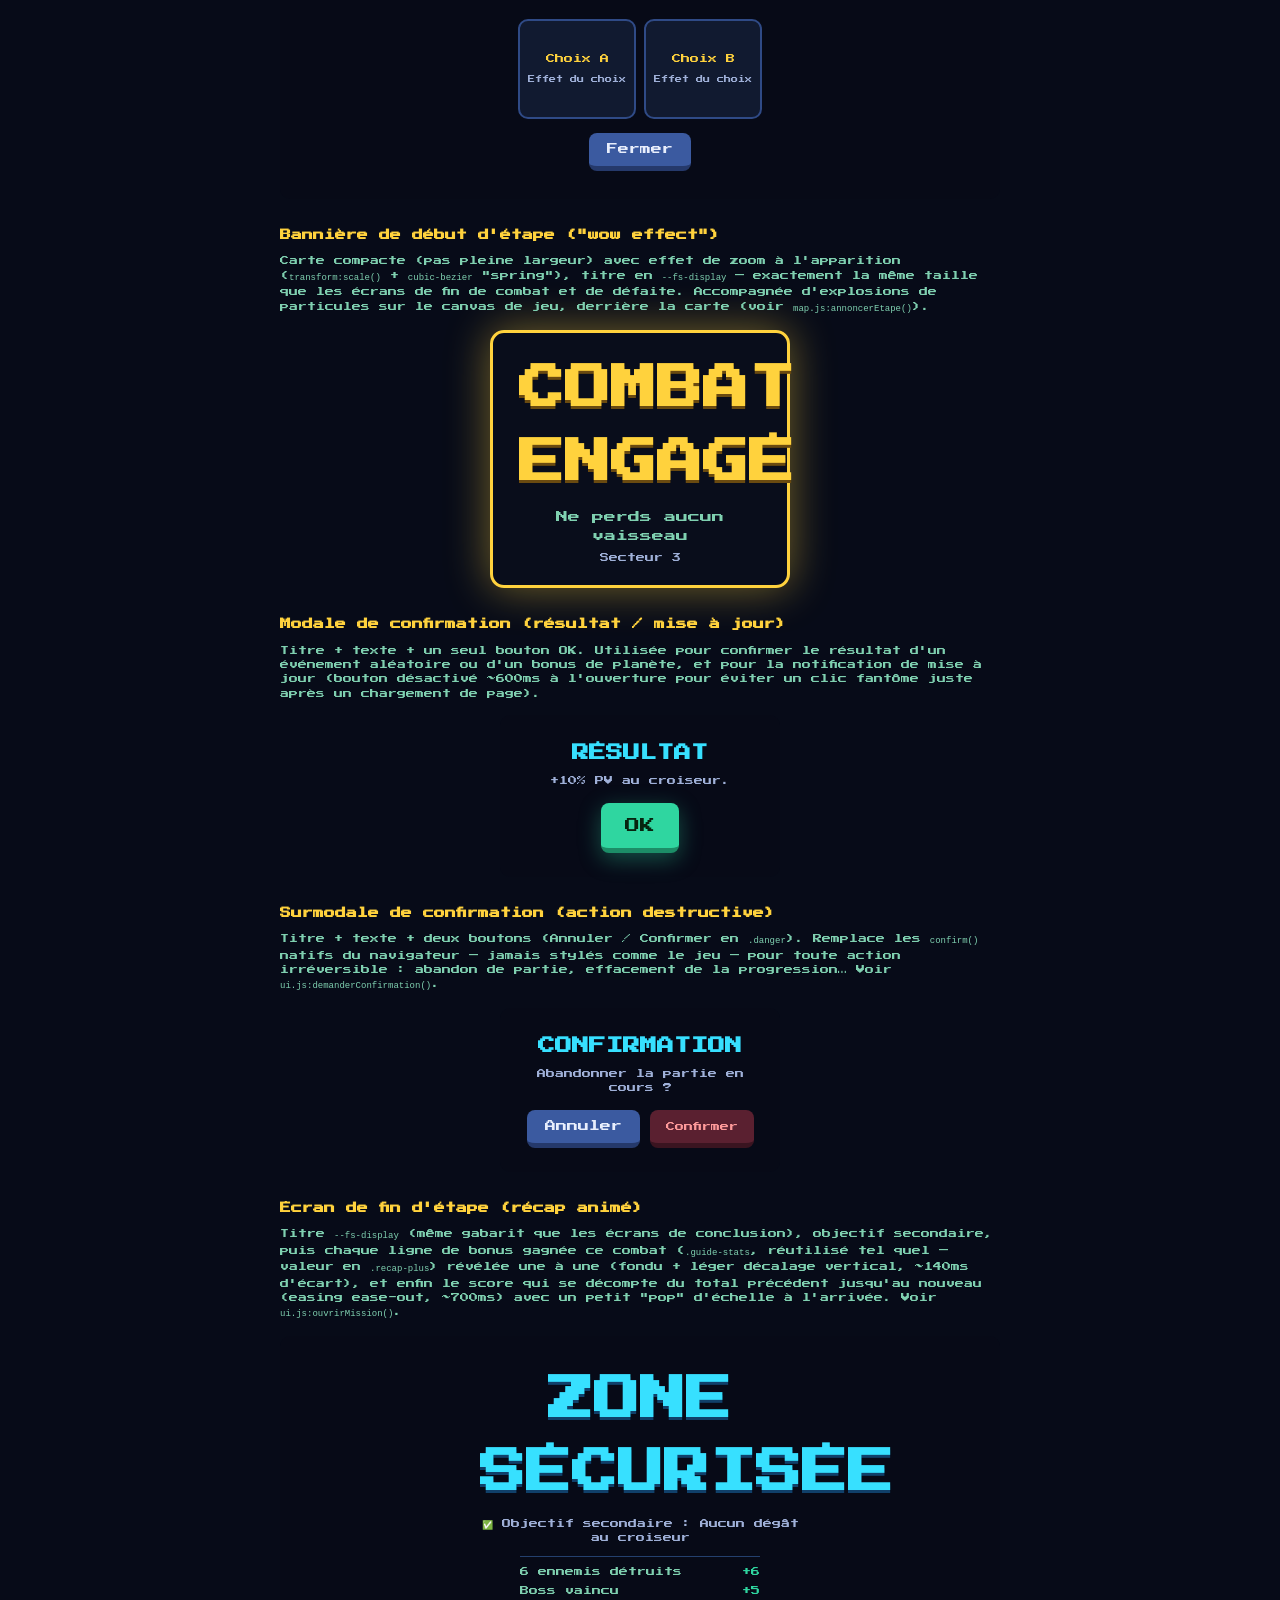
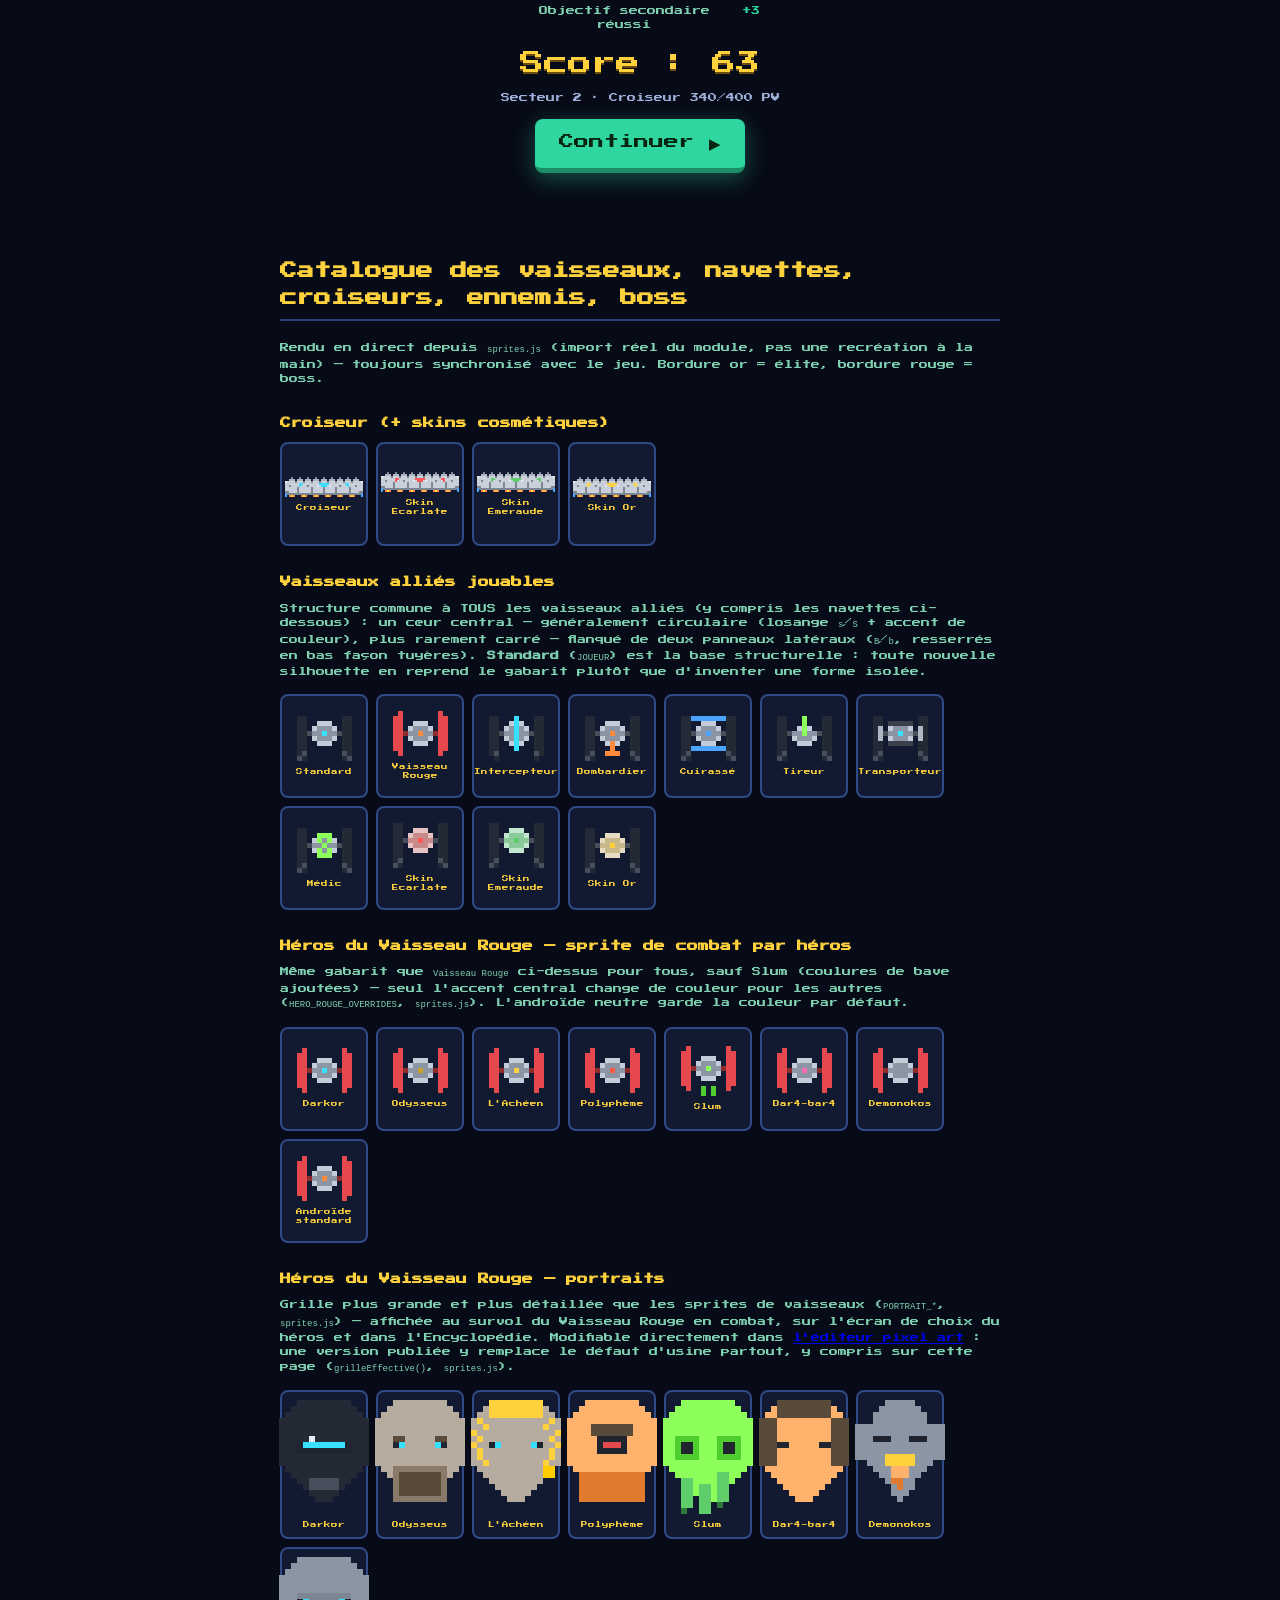
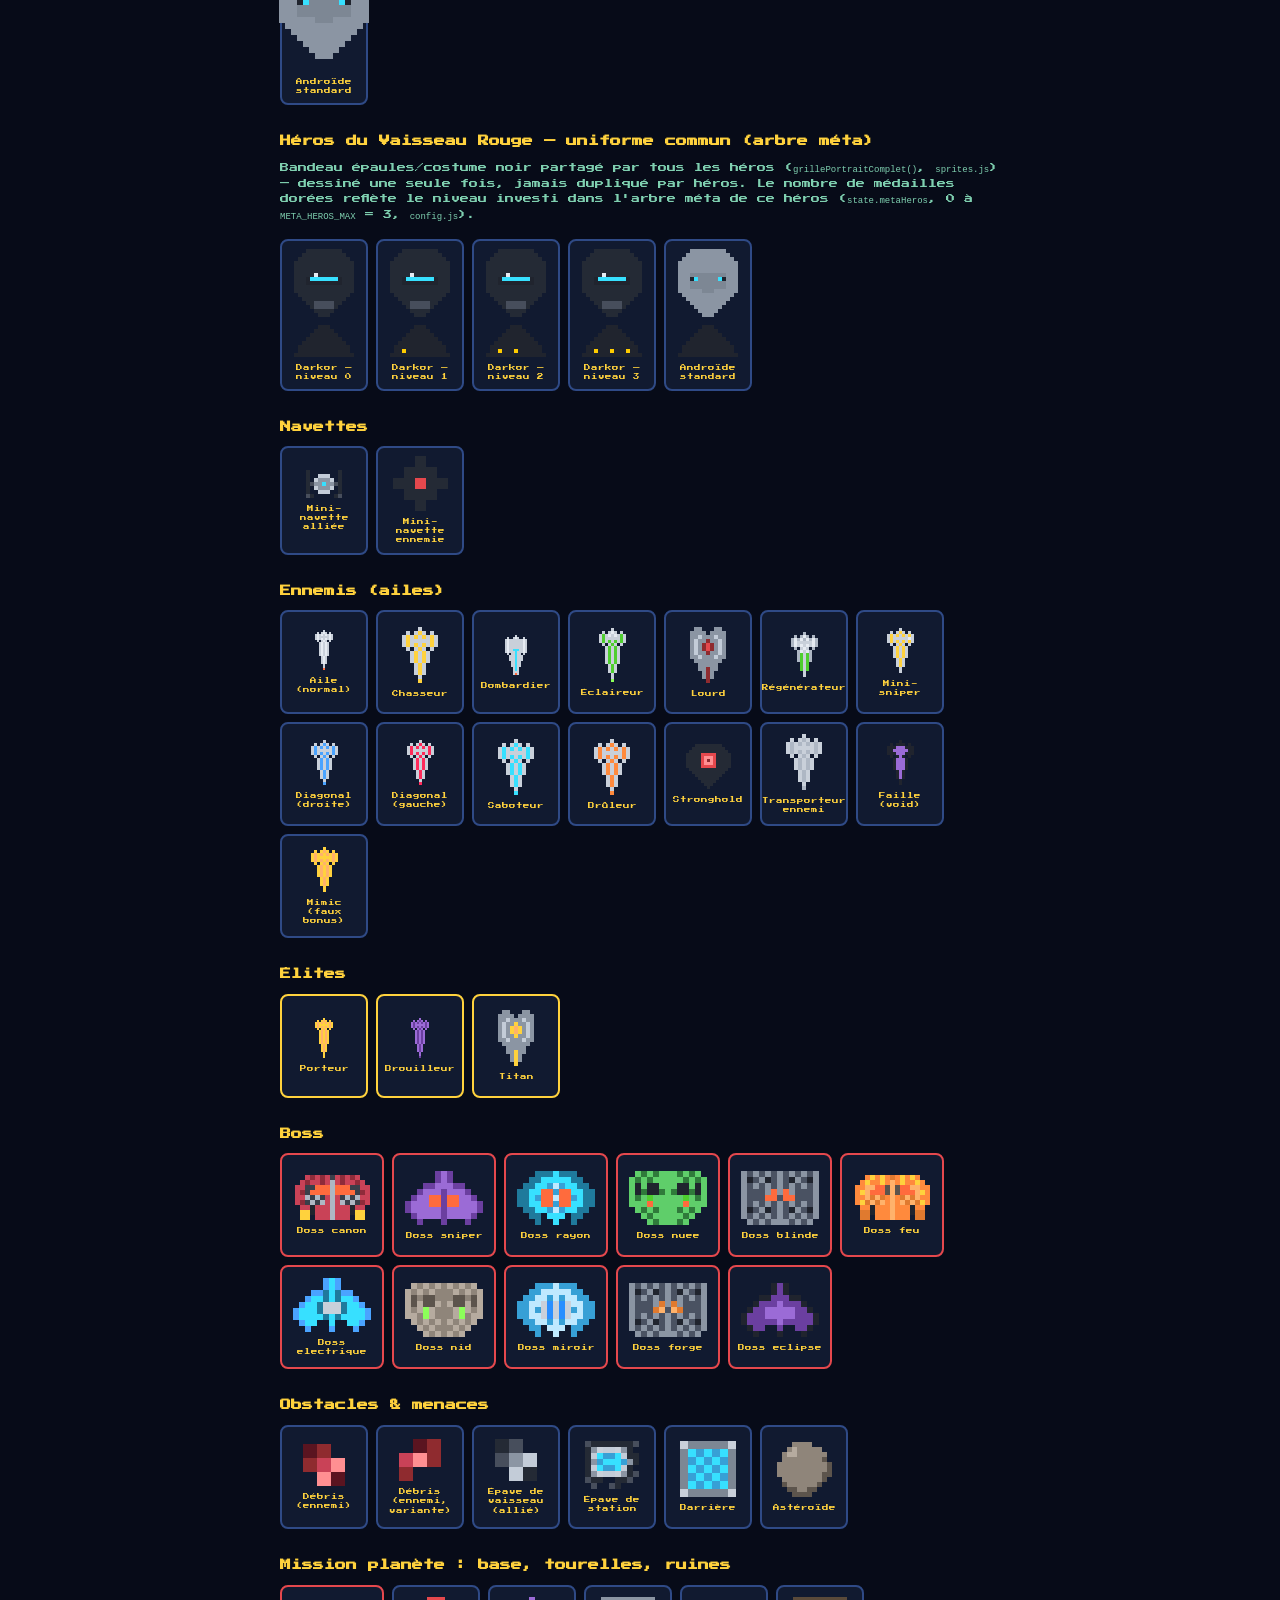
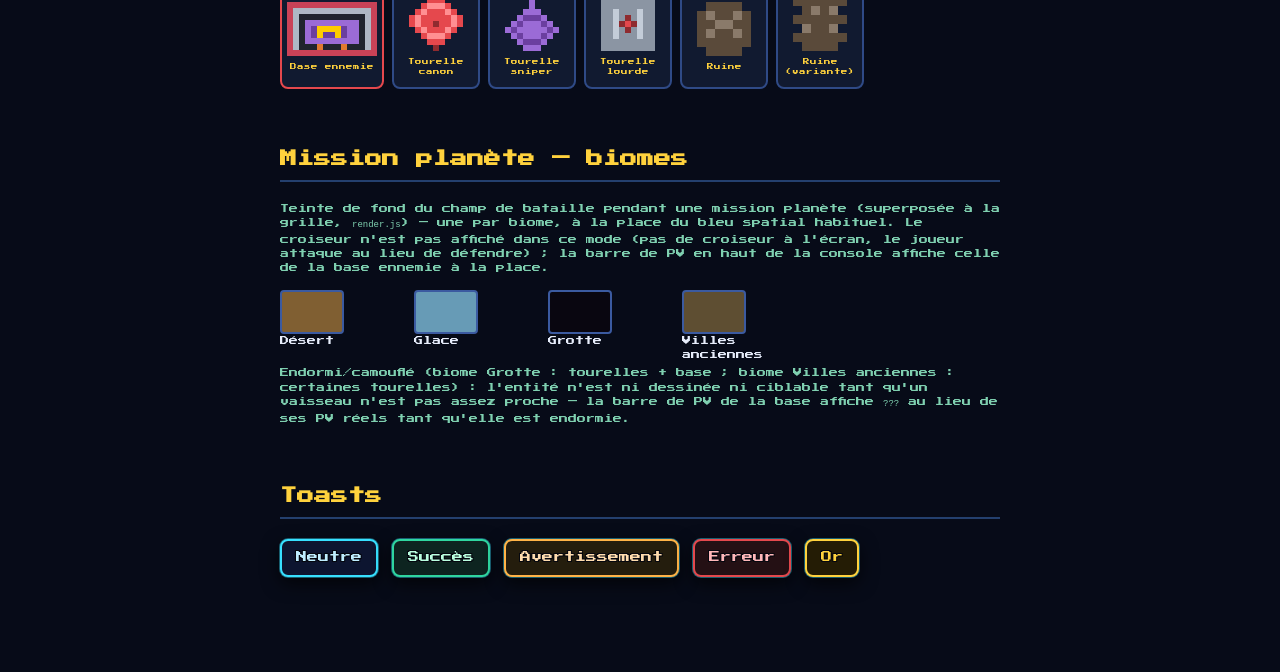
==== commit 9e77c743: "Fusionne main dans la branche héros (ambiance sonore + débris ennemis) Corrige au passage un bug déj" ====
--- a/design-system.html
+++ b/design-system.html
@@ -51,6 +51,12 @@
      de lettres du libellé — sinon la colonne a des bords en escalier. */
   .menu-vertical{display:flex;flex-direction:column;gap:var(--space-sm);align-items:center;}
   .menu-vertical button.jouer{width:min(78vw,260px);}
+
+  /* ===== Réglage de volume (Paramètres) ===== */
+  .volume-bloc{display:flex;flex-direction:column;gap:10px;width:100%;max-width:260px;margin-bottom:var(--space-md);}
+  .volume-row{display:flex;align-items:center;gap:8px;font-family:var(--pixel);font-size:var(--fs-petit);color:var(--texte);}
+  .volume-row span:nth-child(2){min-width:52px;text-align:left;}
+  .volume-row input[type=range]{flex:1;accent-color:#37e0ff;height:14px;}
 
   /* ===== Cartes de choix ===== */
   .cards{display:flex;gap:var(--space-sm);flex-wrap:wrap;}
@@ -297,6 +303,18 @@
   </section>
 
   <section>
+    <h2>Réglage de volume (Paramètres)</h2>
+    <p class="note">Deux curseurs indépendants (musique / effets) dans l'écran Paramètres,
+      remplaçant le tout-ou-rien du bouton son du HUD. <code>accent-color</code> reprend le cyan
+      d'accent du jeu ; icône + libellé + curseur, même famille que <code>.volume-row</code>
+      dans <code>index.html</code>.</p>
+    <div class="volume-bloc">
+      <div class="volume-row"><span>🔊</span><span>Musique</span><input type="range" min="0" max="100" value="80"></div>
+      <div class="volume-row"><span>🔊</span><span>Effets</span><input type="range" min="0" max="100" value="65"></div>
+    </div>
+  </section>
+
+  <section>
     <h2>Swatches de skin (cosmétiques méta)</h2>
     <p class="note">Sélecteur de couleur dans "AMÉLIORATIONS" → cosmétiques : chaque pastille est une
       couleur de skin cliquable, sélection = bordure or (<code>--radius-sm</code>, 40×40px pour une
@@ -556,9 +574,13 @@
 // Boss
 for(const type in S.BOSS_GRIDS) carte('cat-boss',S.BOSS_GRIDS[type],'Boss '+type,{boss:true,taille:96});
 
-// Obstacles & menaces
-carte('cat-obstacles',S.DEBRIS_1,'Débris');
-carte('cat-obstacles',S.DEBRIS_2,'Débris (variante)');
+// Obstacles & menaces — débris ennemi et épave de vaisseau allié partagent la même forme de
+// fragments (DEBRIS_FRAGMENT_*), seule la palette diffère (voir OVER_DEBRIS_ENNEMI dans
+// entities.js, dupliqué ici puisque cette page n'importe pas entities.js).
+const OVER_DEBRIS_ENNEMI={B:'#5a1420',b:'#8f2b2f',S:'#c94257',s:'#ff8f92'};
+carte('cat-obstacles',S.DEBRIS_FRAGMENT_1,'Débris (ennemi)',{over:OVER_DEBRIS_ENNEMI,taille:48});
+carte('cat-obstacles',S.DEBRIS_FRAGMENT_2,'Débris (ennemi, variante)',{over:OVER_DEBRIS_ENNEMI,taille:48});
+carte('cat-obstacles',S.DEBRIS_FRAGMENT_1,'Épave de vaisseau (allié)',{taille:48});
 carte('cat-obstacles',S.STATION_PIECE,'Épave de station');
 carte('cat-obstacles',S.BARRIERE,'Barrière');
 carte('cat-obstacles',S.ASTER,'Astéroïde');
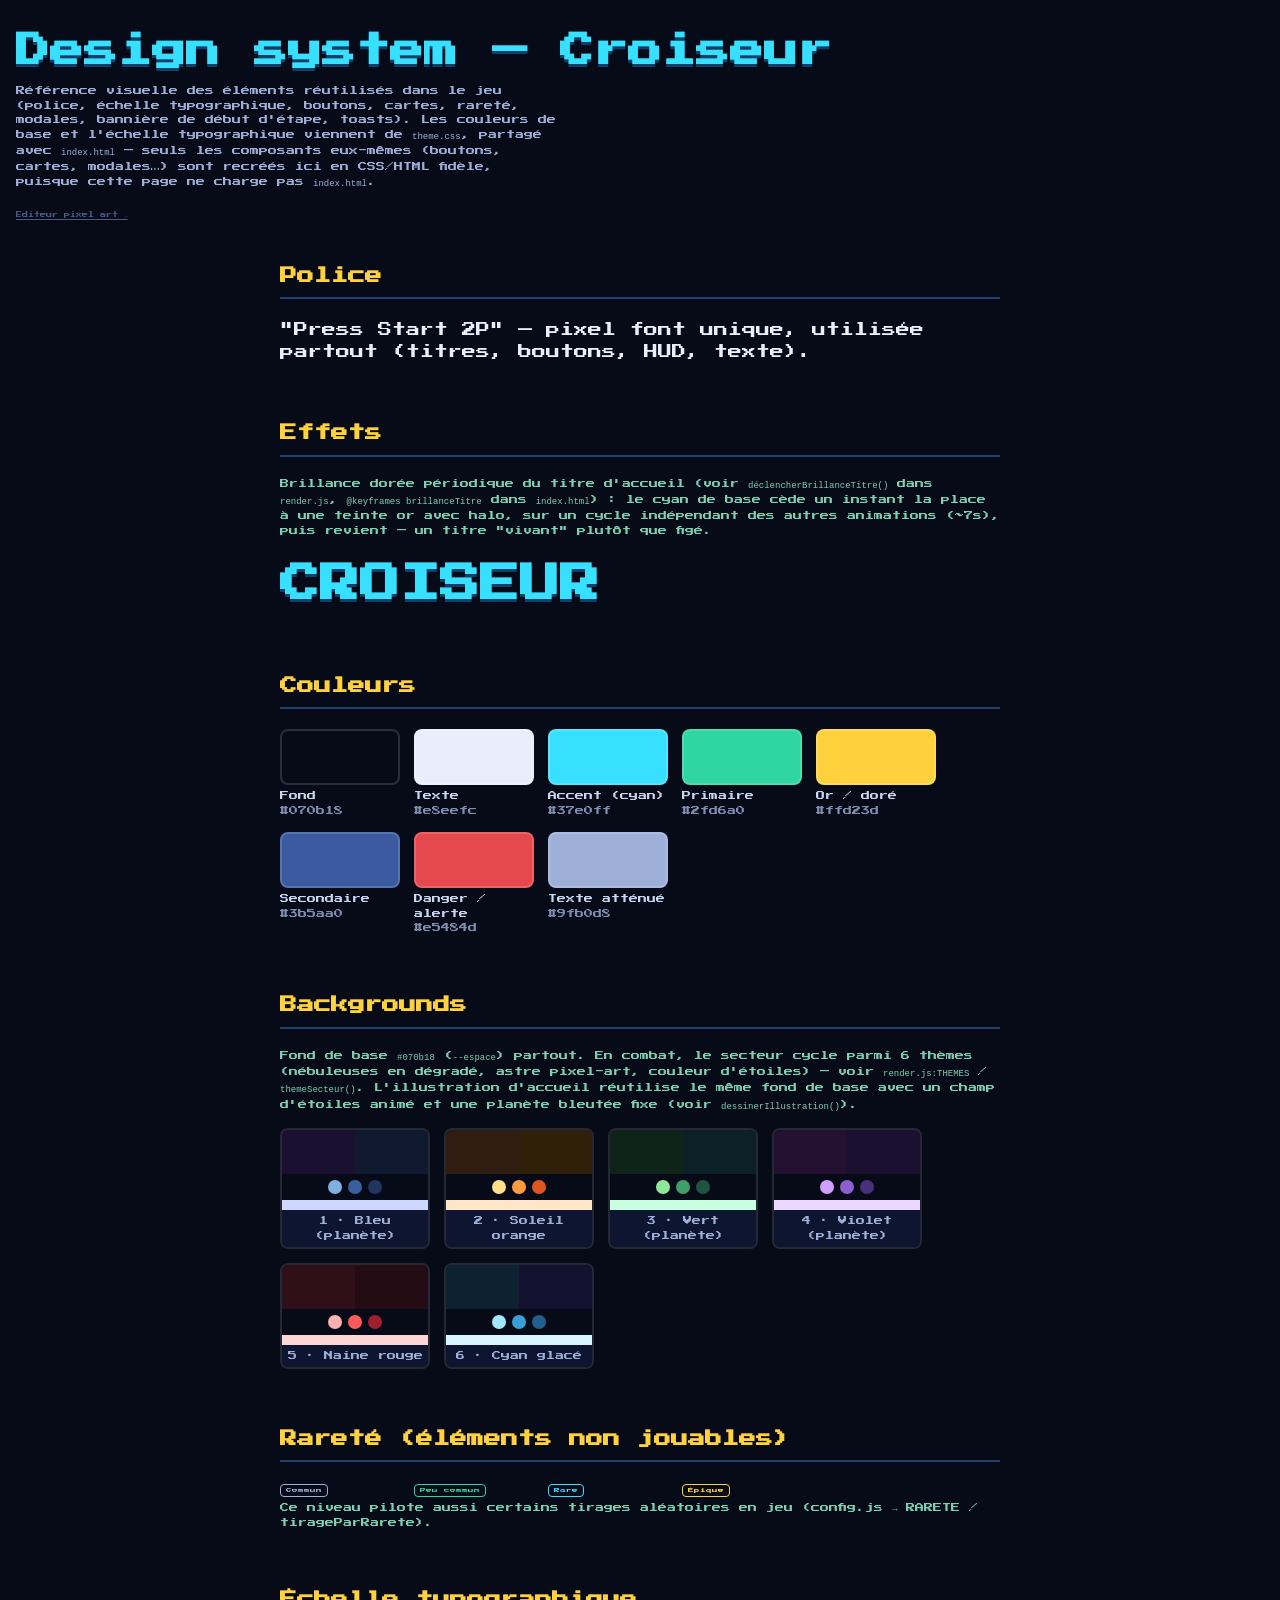
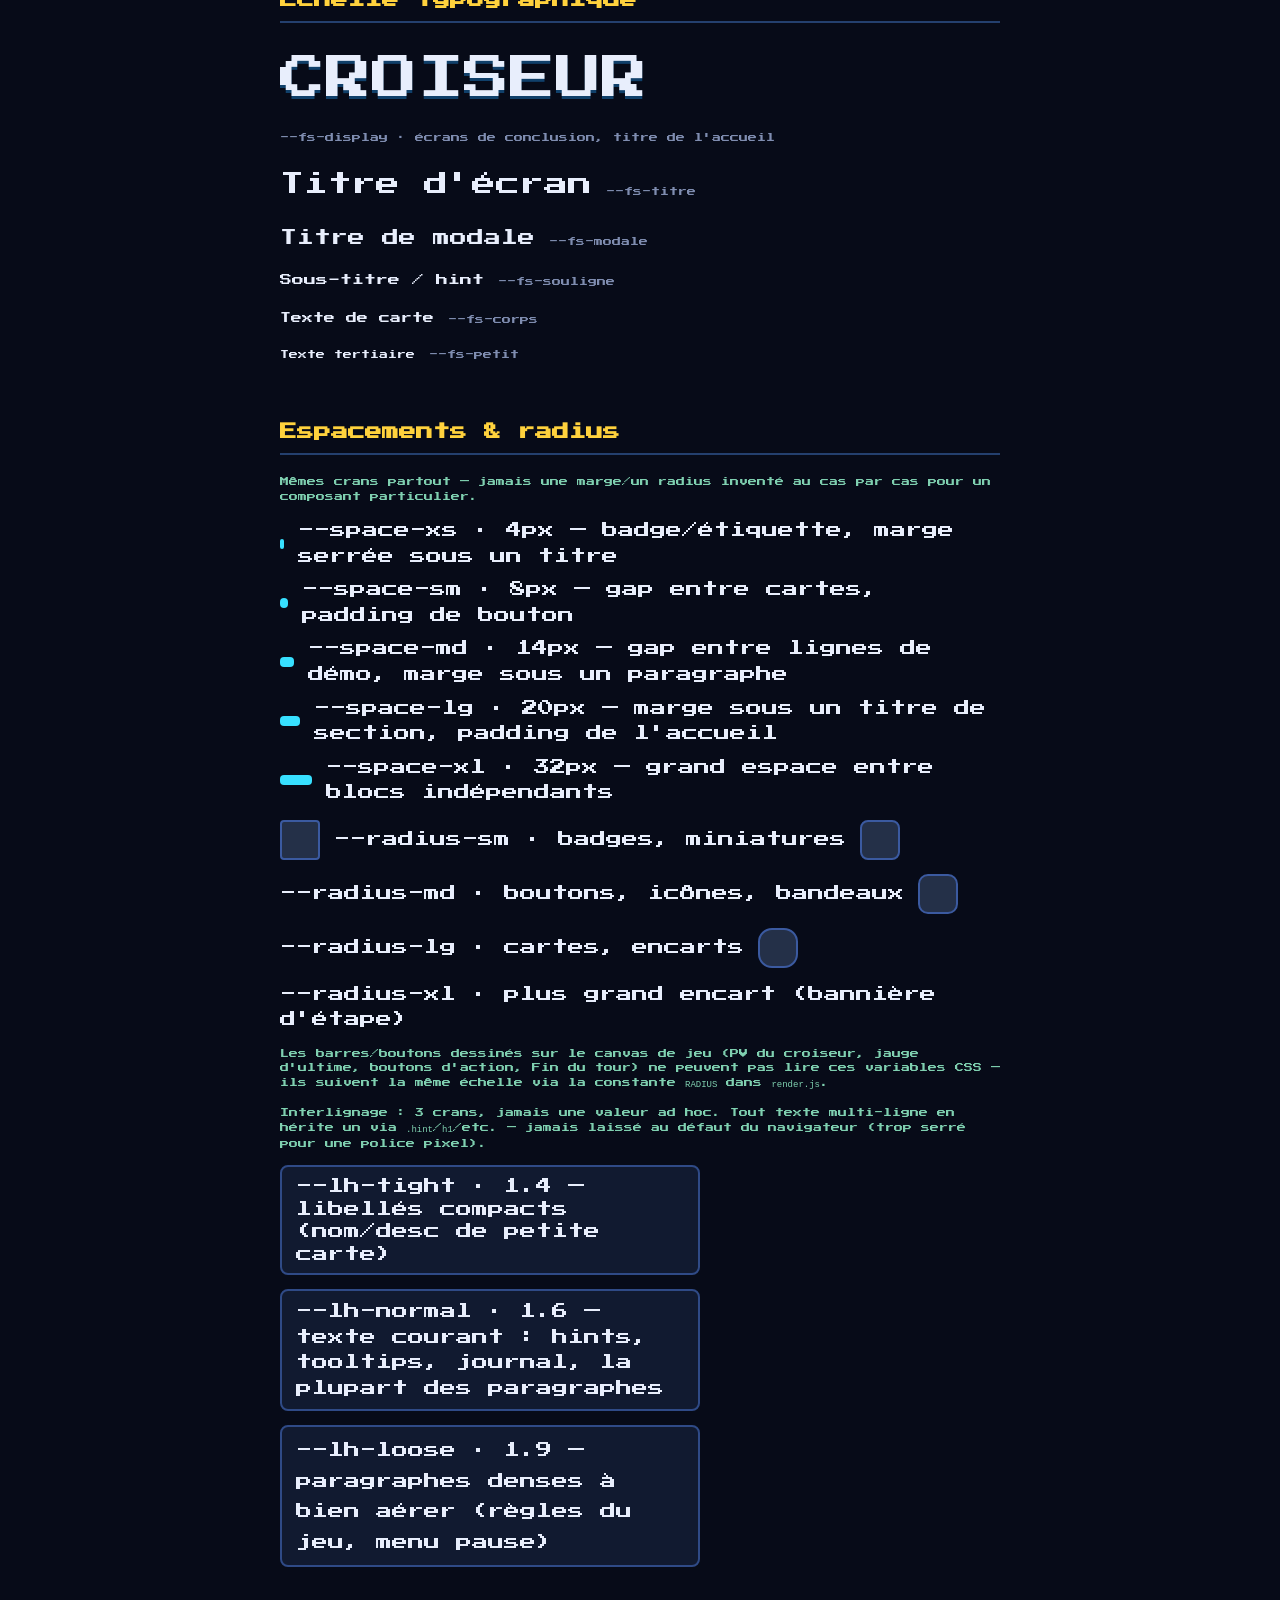
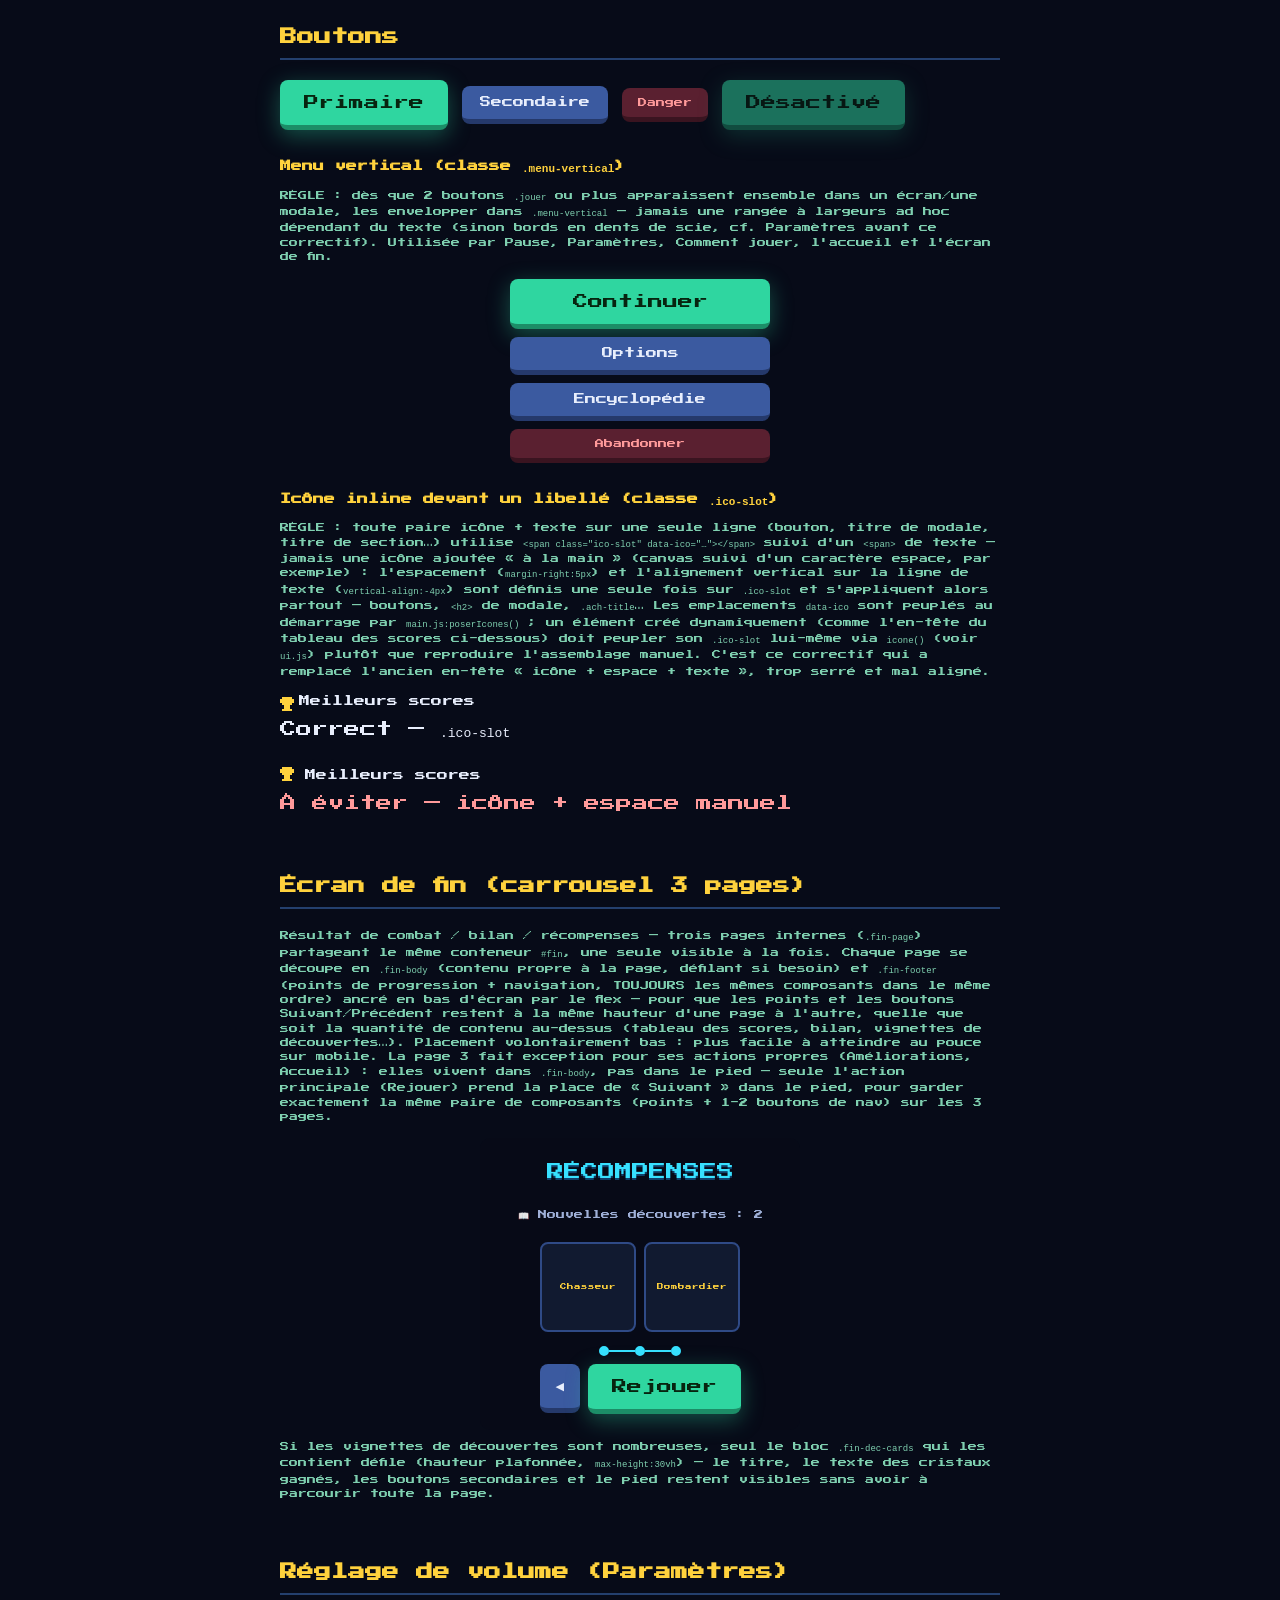
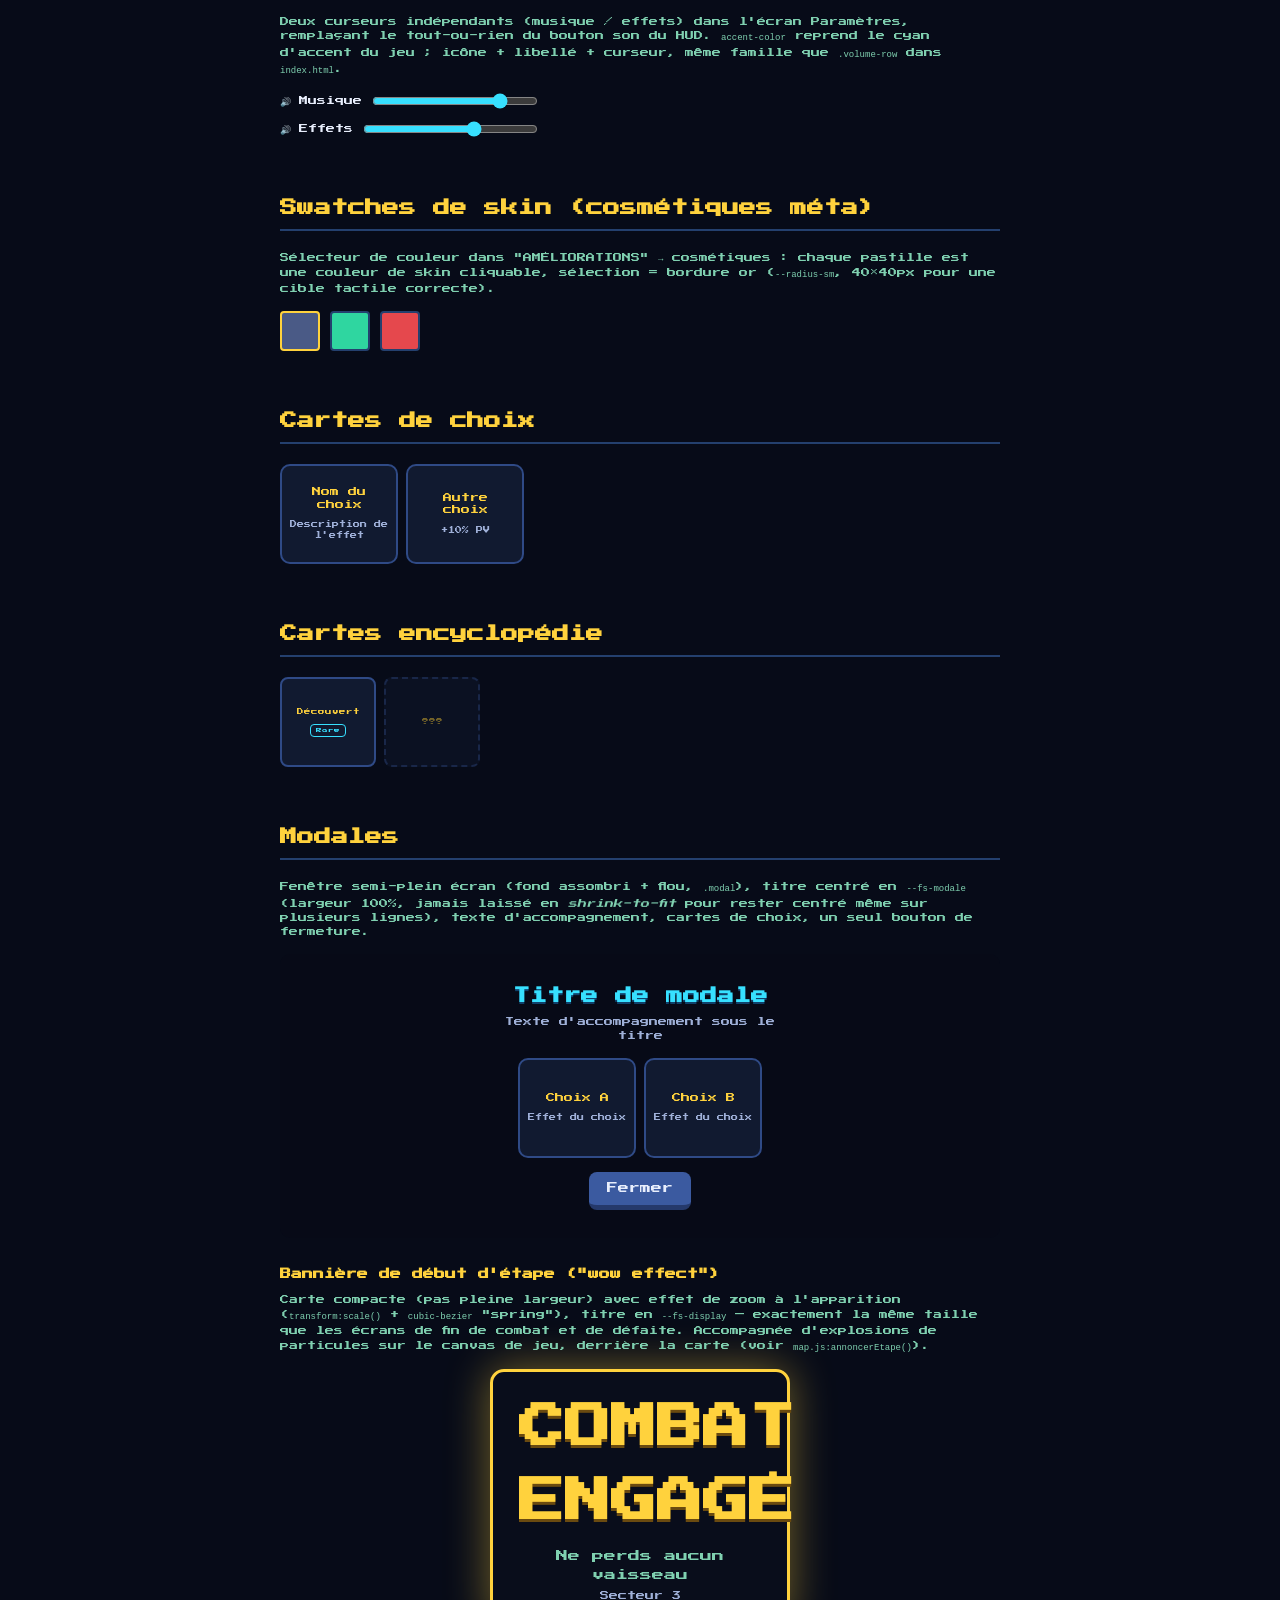
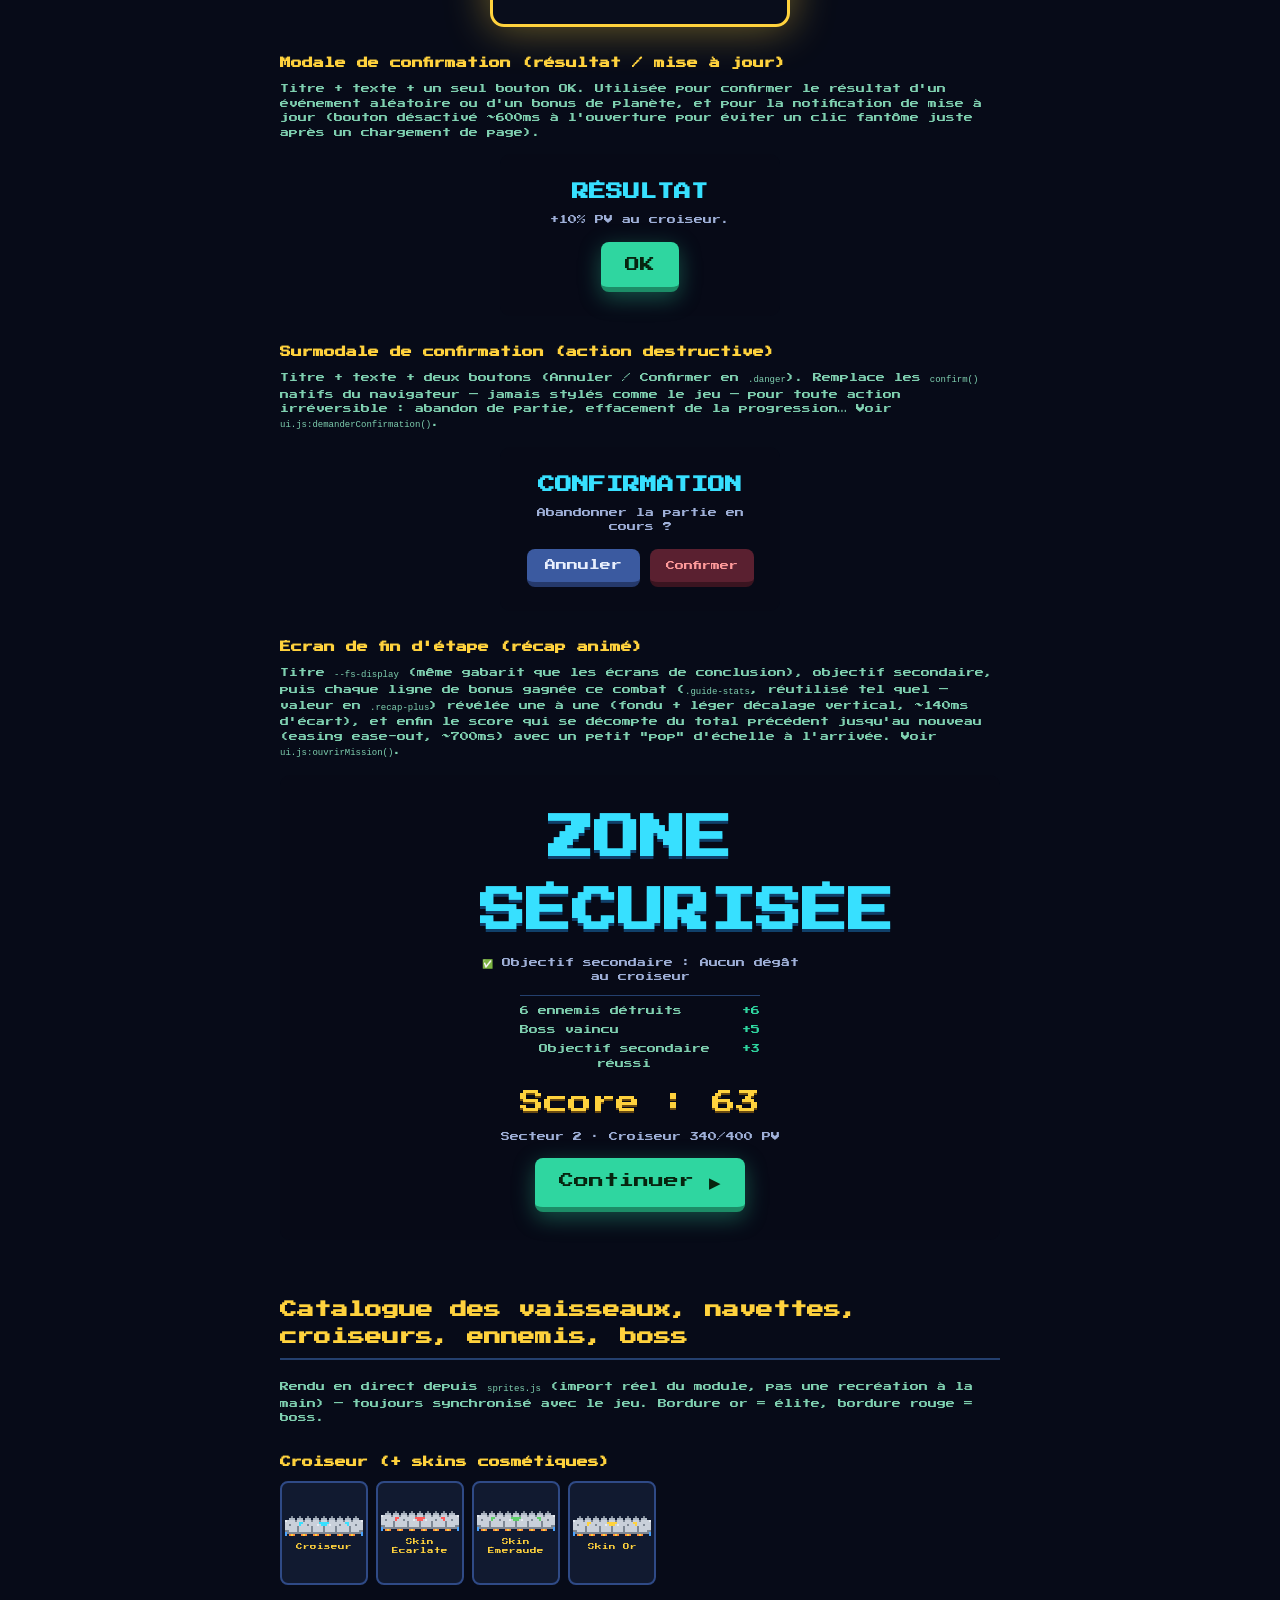
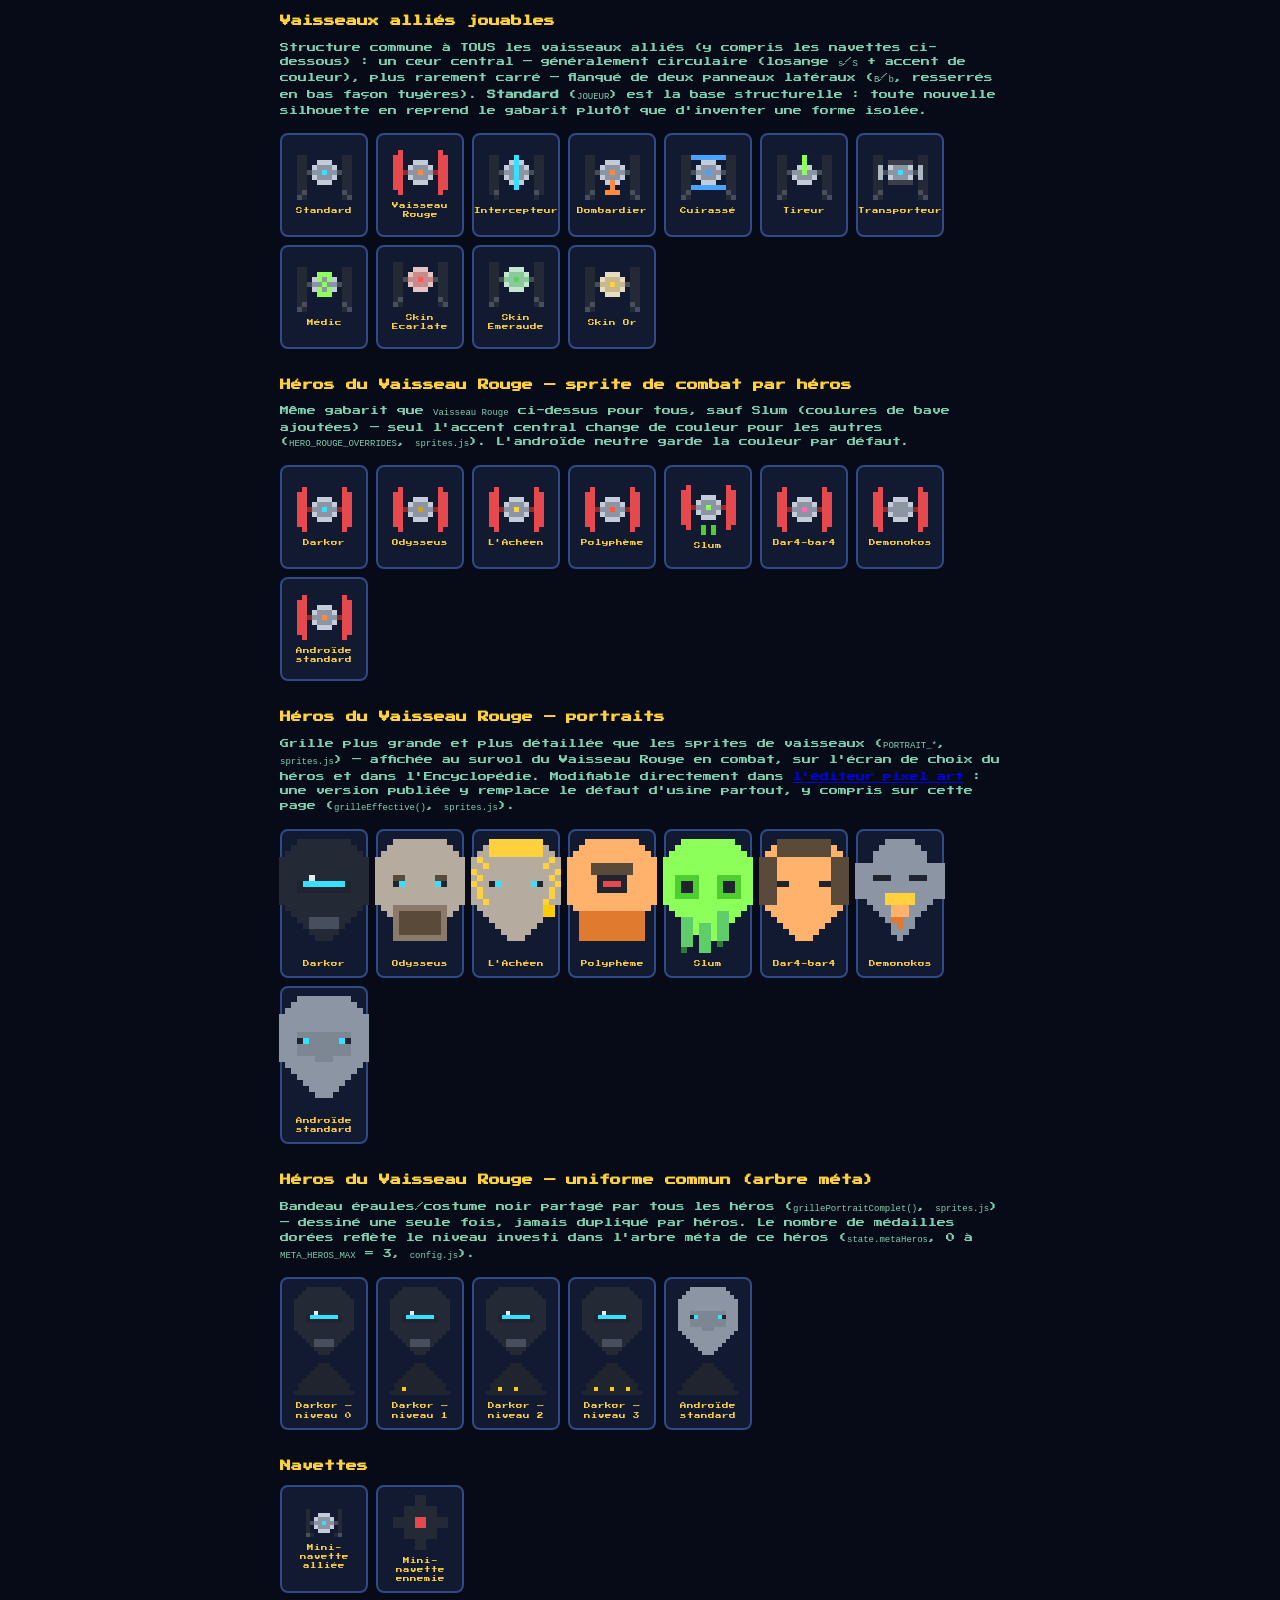
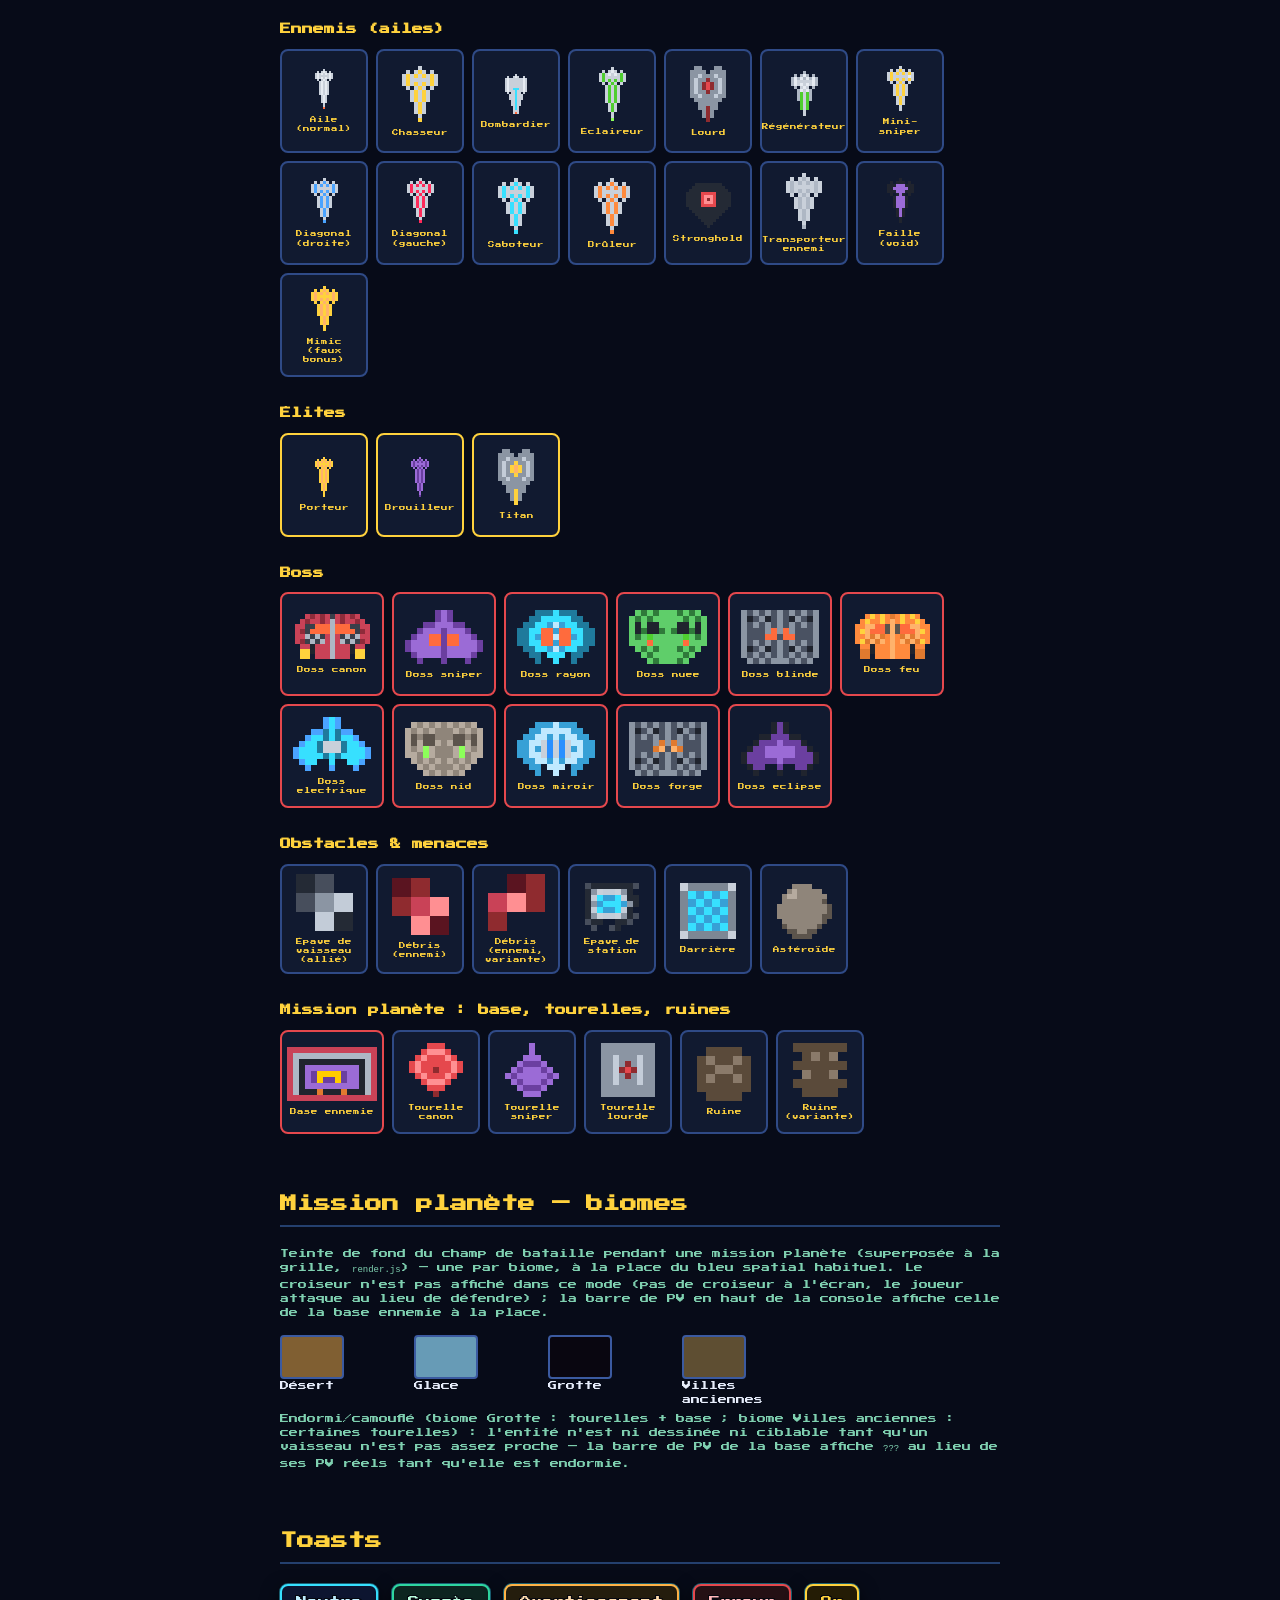
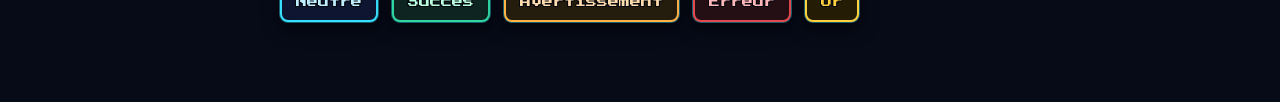
==== commit c24ff571: "Écrans finaux : pied fixe, une seule flèche, découvertes récentes - Retire la flèche redondante du b" ====
--- a/design-system.html
+++ b/design-system.html
@@ -57,6 +57,27 @@
   .volume-row{display:flex;align-items:center;gap:8px;font-family:var(--pixel);font-size:var(--fs-petit);color:var(--texte);}
   .volume-row span:nth-child(2){min-width:52px;text-align:left;}
   .volume-row input[type=range]{flex:1;accent-color:#37e0ff;height:14px;}
+
+  /* ===== Icône inline devant un libellé (repris tels quels de index.html) ===== */
+  .ico-slot{display:inline-flex;vertical-align:-4px;margin-right:5px;}
+  .ico-slot canvas,.pixel-ico{image-rendering:pixelated;vertical-align:middle;}
+  .ico-slot-preview{font-family:var(--pixel);font-size:var(--fs-corps);color:#e8eefc;}
+  /* contre-exemple volontairement fautif : icône hors .ico-slot + espace texte manuel, pour
+     illustrer le défaut d'espacement/alignement que le vrai composant corrige. */
+  .ico-slot-preview-faux canvas,.ico-slot-preview-faux .pixel-ico{image-rendering:pixelated;vertical-align:baseline;}
+
+  /* ===== Écran de fin (carrousel 3 pages) — repris tels quels de index.html ===== */
+  .fin-preview{background:rgba(7,11,24,.9);border-radius:var(--radius-lg);padding:20px 16px 16px;display:flex;flex-direction:column;align-items:center;max-width:320px;margin:0 auto;}
+  .fin-preview-body{display:flex;flex-direction:column;align-items:center;gap:var(--space-md);width:100%;}
+  .fin-souscran{font-family:var(--pixel);font-size:var(--fs-modale);margin:0;text-shadow:0 2px 0 #10406a;}
+  .fin-dec-header{font-family:var(--pixel);font-size:var(--fs-petit);color:#9fb0d8;margin-bottom:2px;}
+  .fin-dots{display:flex;align-items:center;gap:0;}
+  .fin-dot{width:10px;height:10px;border-radius:50%;background:#243048;border:2px solid #3b5aa0;}
+  .fin-dot.on{background:#37e0ff;border-color:#37e0ff;}
+  .fin-line{width:26px;height:2px;background:#3b5aa0;}
+  .fin-line.on{background:#37e0ff;}
+  .fin-footer{display:flex;flex-direction:column;align-items:center;gap:var(--space-sm);width:100%;padding-top:var(--space-md);}
+  .fin-nav{display:flex;gap:var(--space-sm);align-items:center;justify-content:center;}
 
   /* ===== Cartes de choix ===== */
   .cards{display:flex;gap:var(--space-sm);flex-wrap:wrap;}
@@ -300,6 +321,65 @@
       <button class="jouer secondaire">Encyclopédie</button>
       <button class="jouer danger">Abandonner</button>
     </div>
+
+    <h3 style="font-size:var(--fs-corps);color:#ffd23d;margin:28px 0 10px;">Icône inline devant un libellé (classe <code>.ico-slot</code>)</h3>
+    <p class="note">RÈGLE : toute paire icône + texte sur une seule ligne (bouton, titre de modale,
+      titre de section…) utilise <code>&lt;span class="ico-slot" data-ico="…"&gt;&lt;/span&gt;</code> suivi
+      d'un <code>&lt;span&gt;</code> de texte — jamais une icône ajoutée « à la main » (canvas suivi d'un
+      caractère espace, par exemple) : l'espacement (<code>margin-right:5px</code>) et l'alignement vertical
+      sur la ligne de texte (<code>vertical-align:-4px</code>) sont définis une seule fois sur <code>.ico-slot</code>
+      et s'appliquent alors partout — boutons, <code>&lt;h2&gt;</code> de modale, <code>.ach-title</code>… Les
+      emplacements <code>data-ico</code> sont peuplés au démarrage par <code>main.js:poserIcones()</code> ; un
+      élément créé dynamiquement (comme l'en-tête du tableau des scores ci-dessous) doit peupler son
+      <code>.ico-slot</code> lui-même via <code>icone()</code> (voir <code>ui.js</code>) plutôt que reproduire
+      l'assemblage manuel. C'est ce correctif qui a remplacé l'ancien en-tête « icône + espace + texte »,
+      trop serré et mal aligné.</p>
+    <div style="display:flex;gap:22px;flex-wrap:wrap;align-items:center;">
+      <div>
+        <div class="ico-slot-preview"><span class="ico-slot" id="dsIcoTrophee"></span><span>Meilleurs scores</span></div>
+        <div class="meta" style="margin-top:6px;">Correct — <code>.ico-slot</code></div>
+      </div>
+      <div>
+        <div class="ico-slot-preview ico-slot-preview-faux"><span id="dsIcoTropheeFaux"></span><span>&nbsp;Meilleurs scores</span></div>
+        <div class="meta" style="margin-top:6px;color:#ff9a9a;">À éviter — icône + espace manuel</div>
+      </div>
+    </div>
+  </section>
+
+  <section>
+    <h2>Écran de fin (carrousel 3 pages)</h2>
+    <p class="note">Résultat de combat / bilan / récompenses — trois pages internes
+      (<code>.fin-page</code>) partageant le même conteneur <code>#fin</code>, une seule visible à la fois.
+      Chaque page se découpe en <code>.fin-body</code> (contenu propre à la page, défilant si besoin) et
+      <code>.fin-footer</code> (points de progression + navigation, TOUJOURS les mêmes composants dans le
+      même ordre) ancré en bas d'écran par le flex — pour que les points et les boutons Suivant/Précédent
+      restent à la même hauteur d'une page à l'autre, quelle que soit la quantité de contenu au-dessus
+      (tableau des scores, bilan, vignettes de découvertes…). Placement volontairement bas : plus facile à
+      atteindre au pouce sur mobile. La page 3 fait exception pour ses actions propres (Améliorations,
+      Accueil) : elles vivent dans <code>.fin-body</code>, pas dans le pied — seule l'action principale
+      (Rejouer) prend la place de « Suivant » dans le pied, pour garder exactement la même paire de
+      composants (points + 1-2 boutons de nav) sur les 3 pages.</p>
+    <div class="fin-preview">
+      <div class="fin-preview-body">
+        <div class="fin-souscran" style="color:#37e0ff;">RÉCOMPENSES</div>
+        <div class="fin-dec-header" style="margin-top:8px;">📖 Nouvelles découvertes : 2</div>
+        <div class="cards" style="margin-top:4px;">
+          <div class="guide-card"><div class="nom">Chasseur</div></div>
+          <div class="guide-card"><div class="nom">Bombardier</div></div>
+        </div>
+      </div>
+      <div class="fin-footer">
+        <div class="fin-dots"><span class="fin-dot on"></span><span class="fin-line on"></span><span class="fin-dot on"></span><span class="fin-line on"></span><span class="fin-dot on"></span></div>
+        <div class="fin-nav">
+          <button class="jouer secondaire" aria-label="Précédent" style="padding:15px 16px;"><span style="display:inline-flex;transform:scaleX(-1);">▶</span></button>
+          <button class="jouer">Rejouer</button>
+        </div>
+      </div>
+    </div>
+    <p class="note" style="margin-top:10px;">Si les vignettes de découvertes sont nombreuses, seul le bloc
+      <code>.fin-dec-cards</code> qui les contient défile (hauteur plafonnée, <code>max-height:30vh</code>) —
+      le titre, le texte des cristaux gagnés, les boutons secondaires et le pied restent visibles sans avoir
+      à parcourir toute la page.</p>
   </section>
 
   <section>
@@ -500,7 +580,7 @@
   </section>
 
 <script type="module">
-import { cuireFit } from './src/sprites.js';
+import { cuireFit, iconCanvas } from './src/sprites.js';
 import * as S from './src/sprites.js';
 import { SKINS_CROISEUR, SKINS_VAISSEAUX, HEROS, ANDROIDE } from './src/config.js';
 
@@ -575,12 +655,11 @@
 for(const type in S.BOSS_GRIDS) carte('cat-boss',S.BOSS_GRIDS[type],'Boss '+type,{boss:true,taille:96});
 
 // Obstacles & menaces — débris ennemi et épave de vaisseau allié partagent la même forme de
-// fragments (DEBRIS_FRAGMENT_*), seule la palette diffère (voir OVER_DEBRIS_ENNEMI dans
-// entities.js, dupliqué ici puisque cette page n'importe pas entities.js).
-const OVER_DEBRIS_ENNEMI={B:'#5a1420',b:'#8f2b2f',S:'#c94257',s:'#ff8f92'};
-carte('cat-obstacles',S.DEBRIS_FRAGMENT_1,'Débris (ennemi)',{over:OVER_DEBRIS_ENNEMI,taille:48});
-carte('cat-obstacles',S.DEBRIS_FRAGMENT_2,'Débris (ennemi, variante)',{over:OVER_DEBRIS_ENNEMI,taille:48});
-carte('cat-obstacles',S.DEBRIS_FRAGMENT_1,'Épave de vaisseau (allié)',{taille:48});
+// fragments (DEBRIS_FRAGMENT_*), seule la palette diffère (OVER_DEBRIS_ENNEMI, exporté par
+// sprites.js pour éviter de la dupliquer ici comme dans entities.js).
+carte('cat-obstacles',S.DEBRIS_FRAGMENT_1,'Épave de vaisseau (allié)');
+carte('cat-obstacles',S.DEBRIS_FRAGMENT_1,'Débris (ennemi)',{over:S.OVER_DEBRIS_ENNEMI});
+carte('cat-obstacles',S.DEBRIS_FRAGMENT_2,'Débris (ennemi, variante)',{over:S.OVER_DEBRIS_ENNEMI});
 carte('cat-obstacles',S.STATION_PIECE,'Épave de station');
 carte('cat-obstacles',S.BARRIERE,'Barrière');
 carte('cat-obstacles',S.ASTER,'Astéroïde');
@@ -590,6 +669,10 @@
 for(const type in S.TOURELLE_GRIDS) carte('cat-planete',S.TOURELLE_GRIDS[type],'Tourelle '+type);
 carte('cat-planete',S.RUINE_1,'Ruine');
 carte('cat-planete',S.RUINE_2,'Ruine (variante)');
+
+// Icône inline (.ico-slot) — vraie icône trophée, même rendu qu'en jeu (iconCanvas)
+document.getElementById('dsIcoTrophee').appendChild(iconCanvas('trophee',16));
+document.getElementById('dsIcoTropheeFaux').appendChild(iconCanvas('trophee',16));
 </script>
 </body>
 </html>
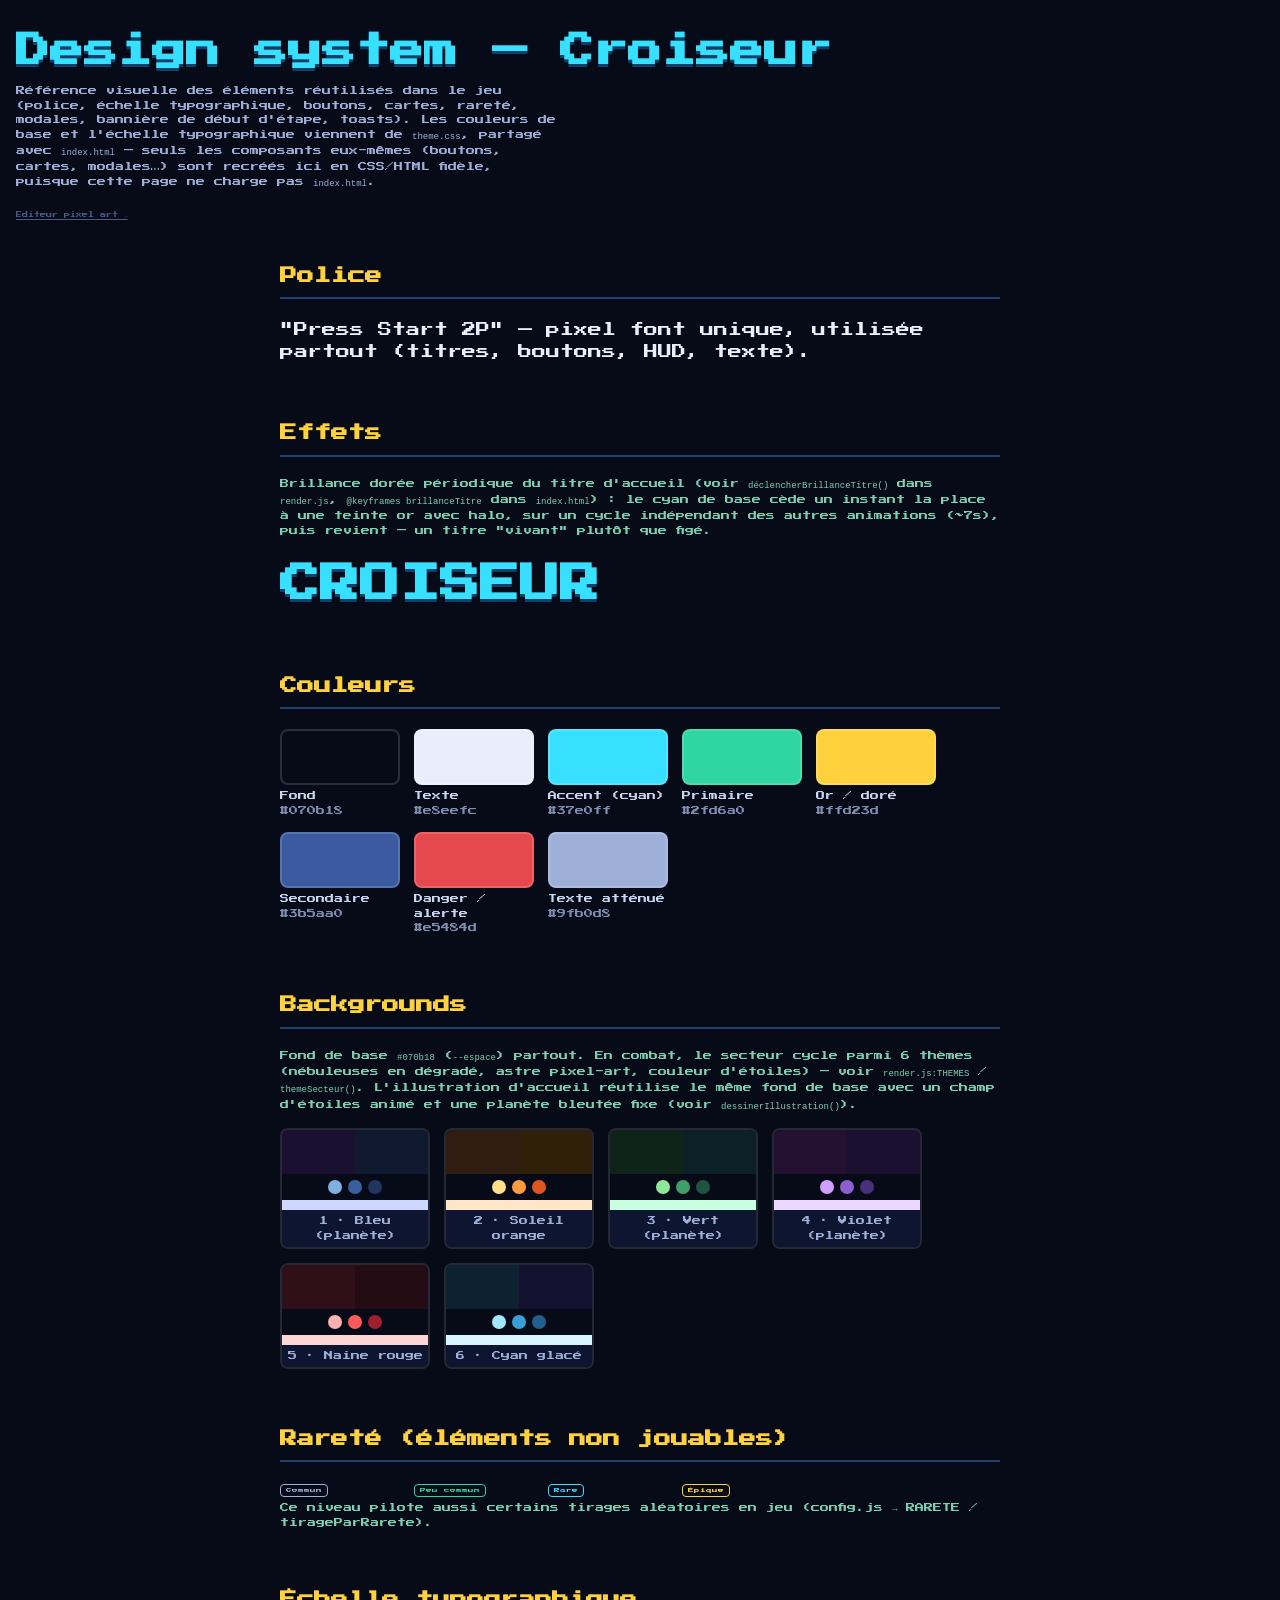
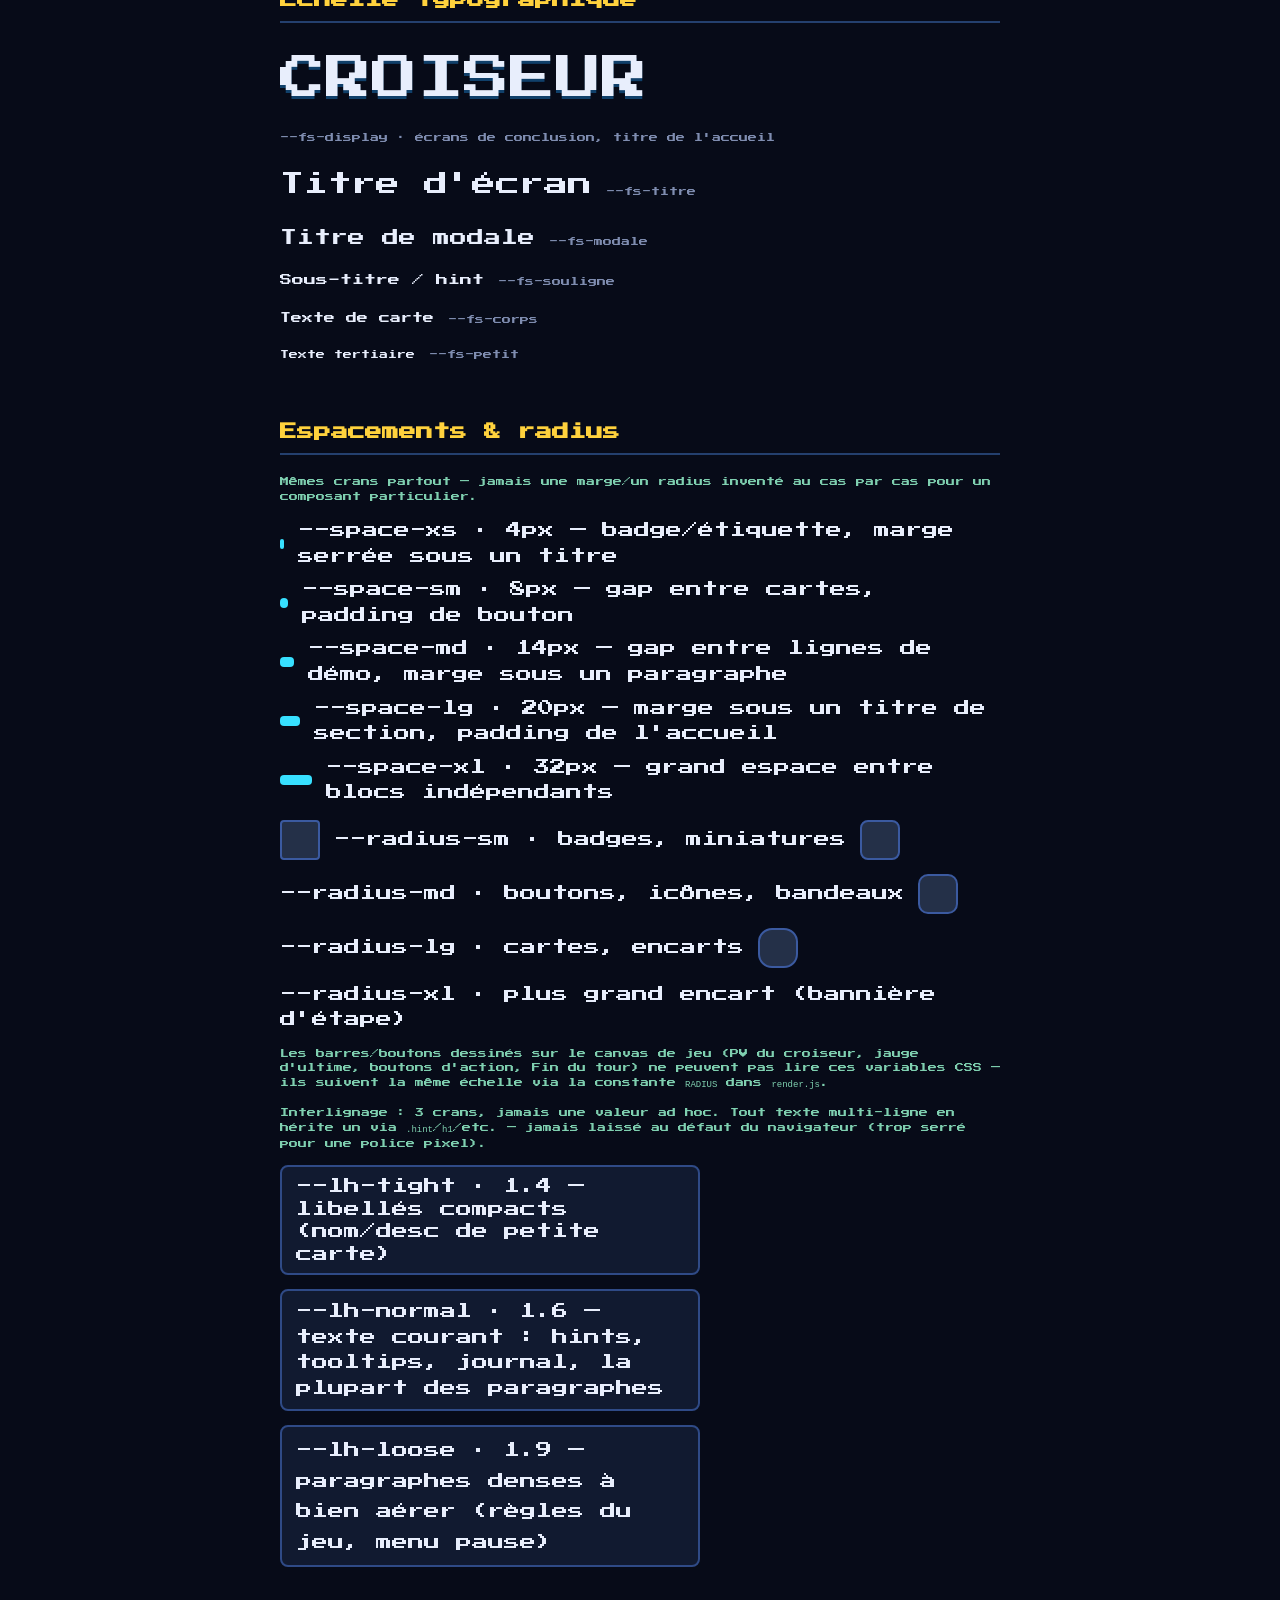
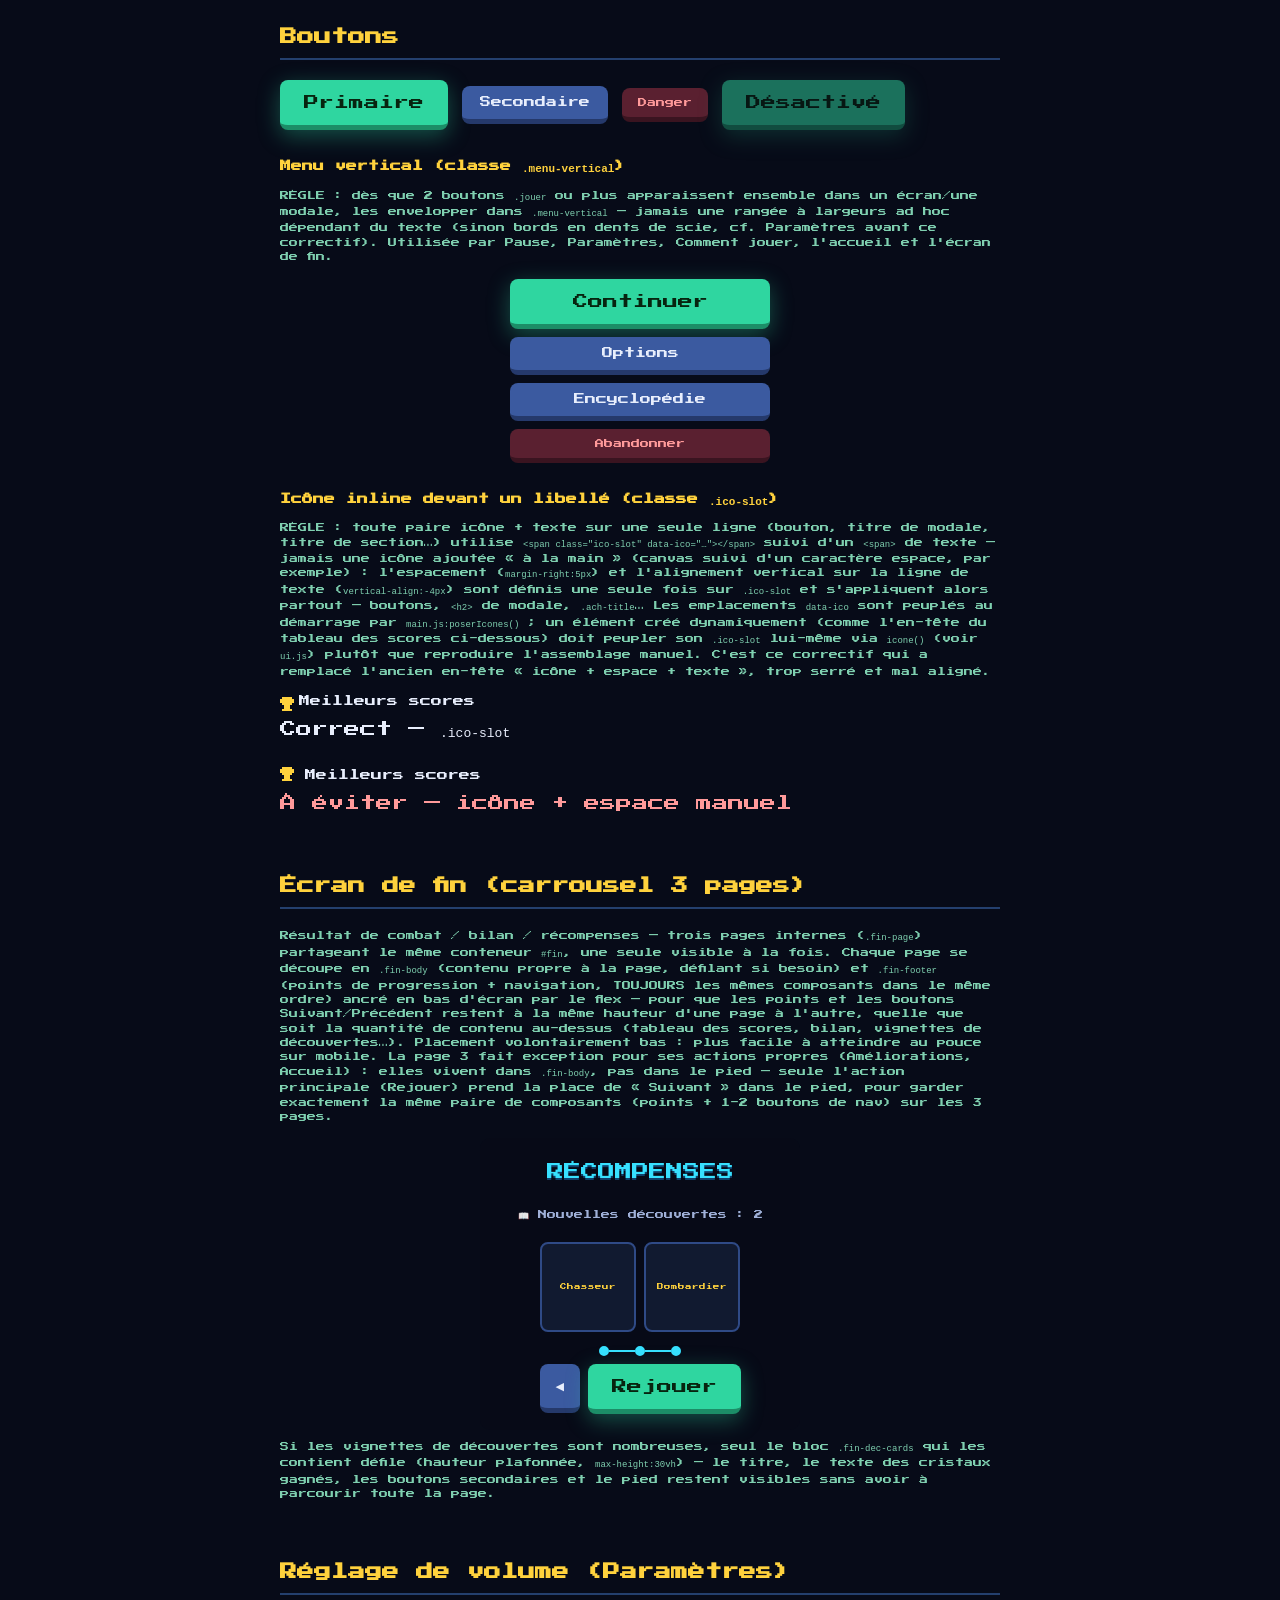
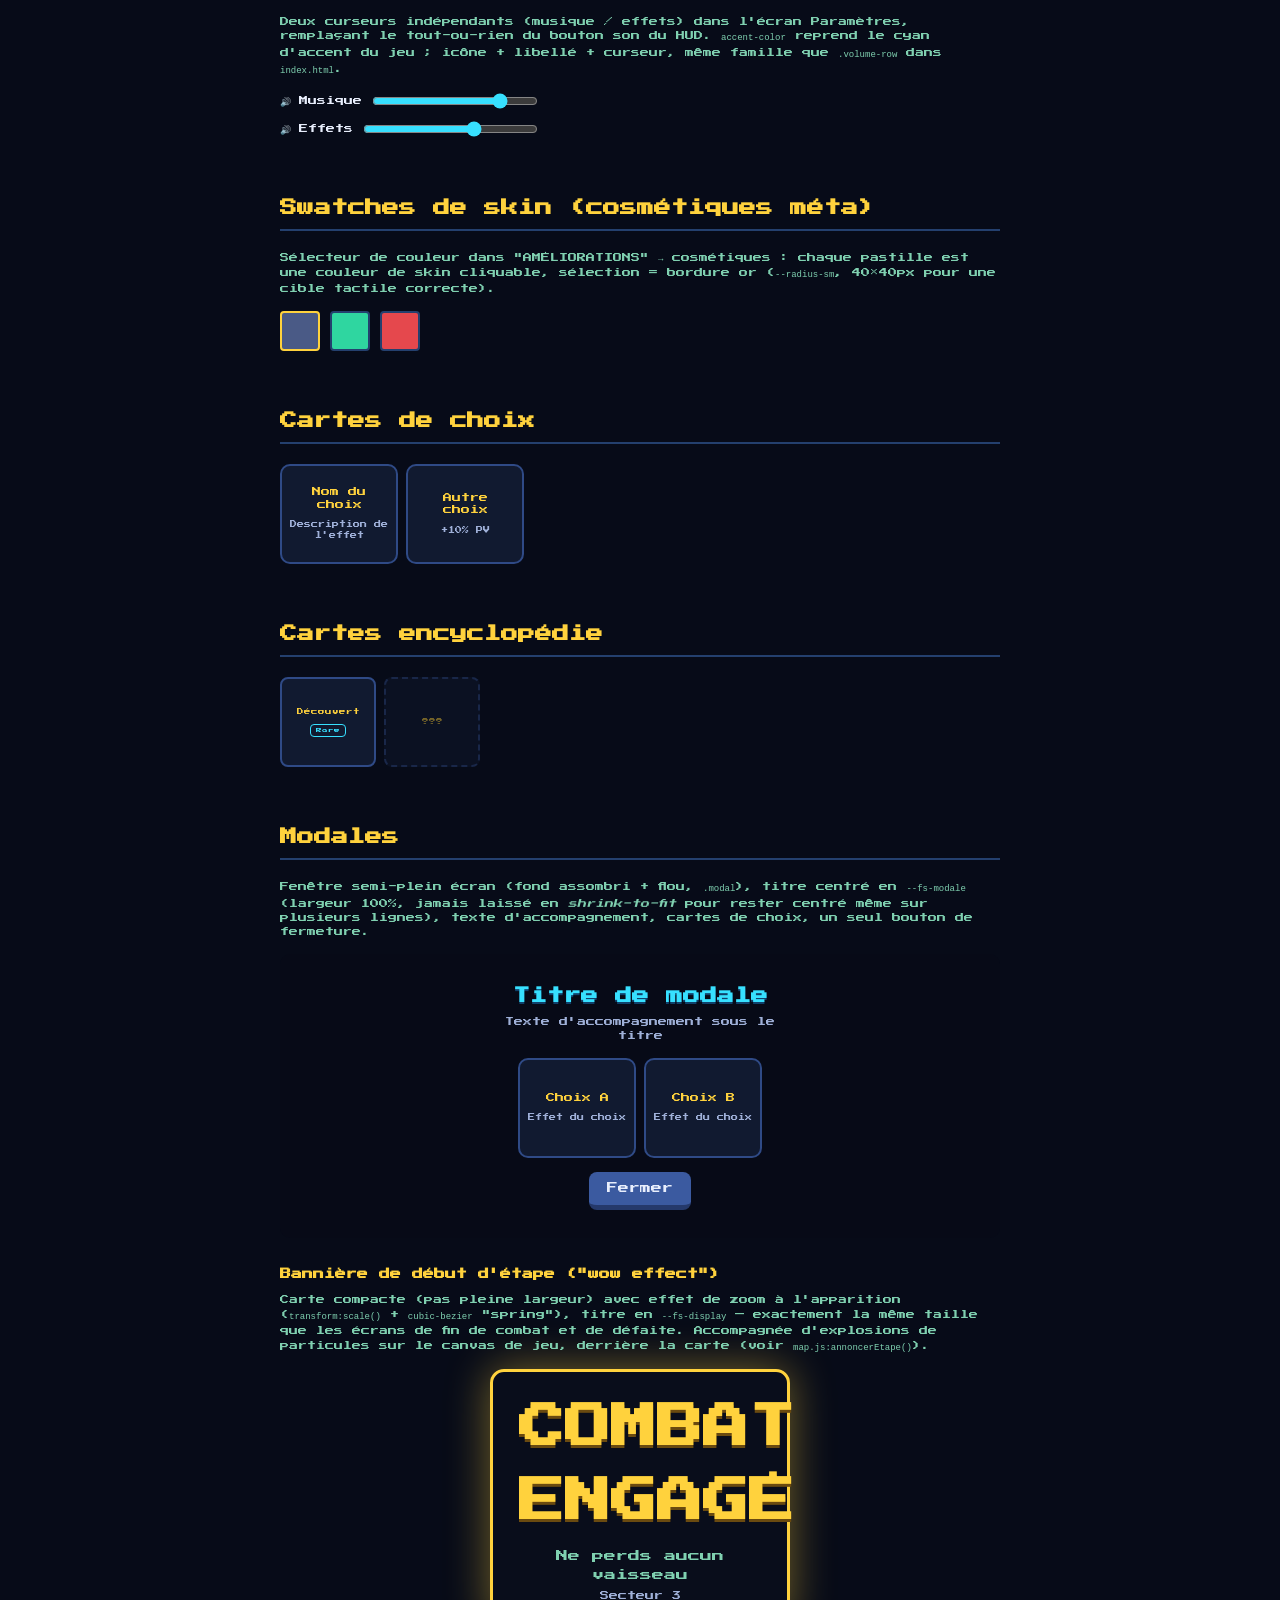
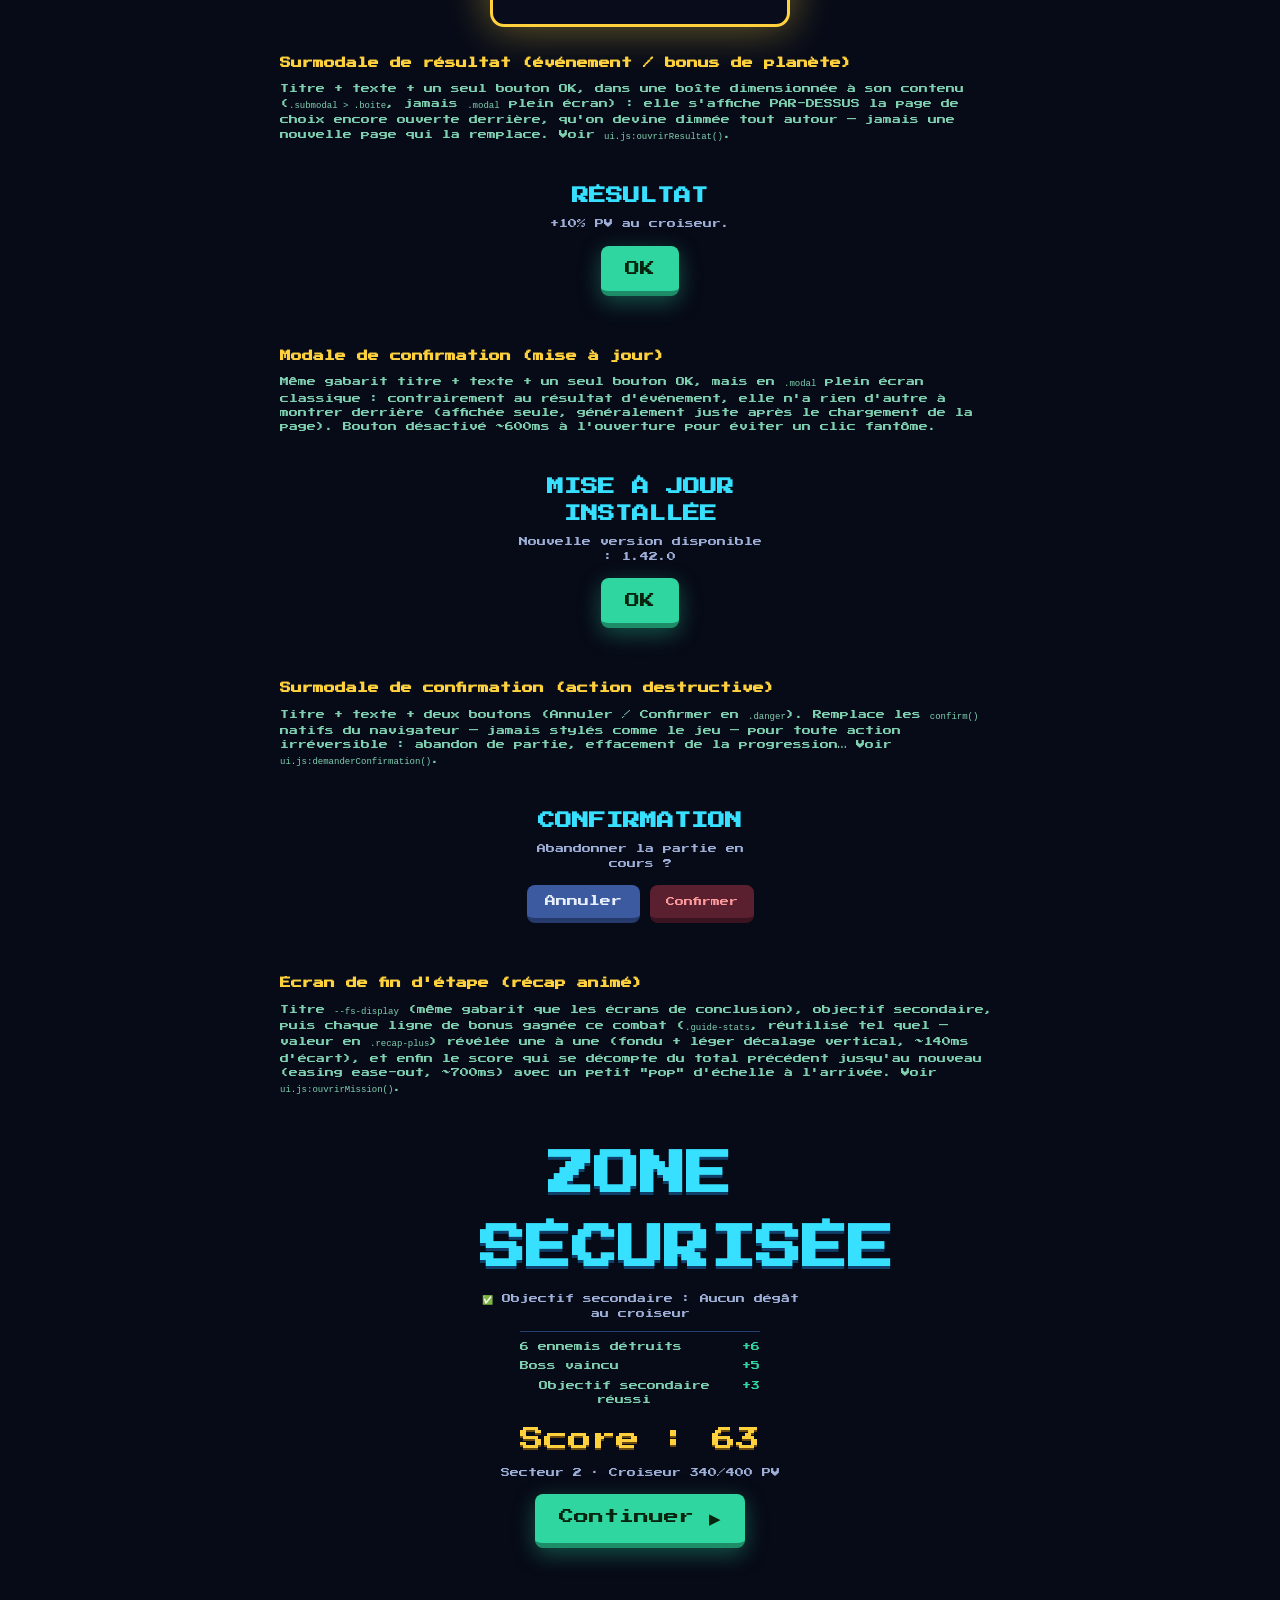
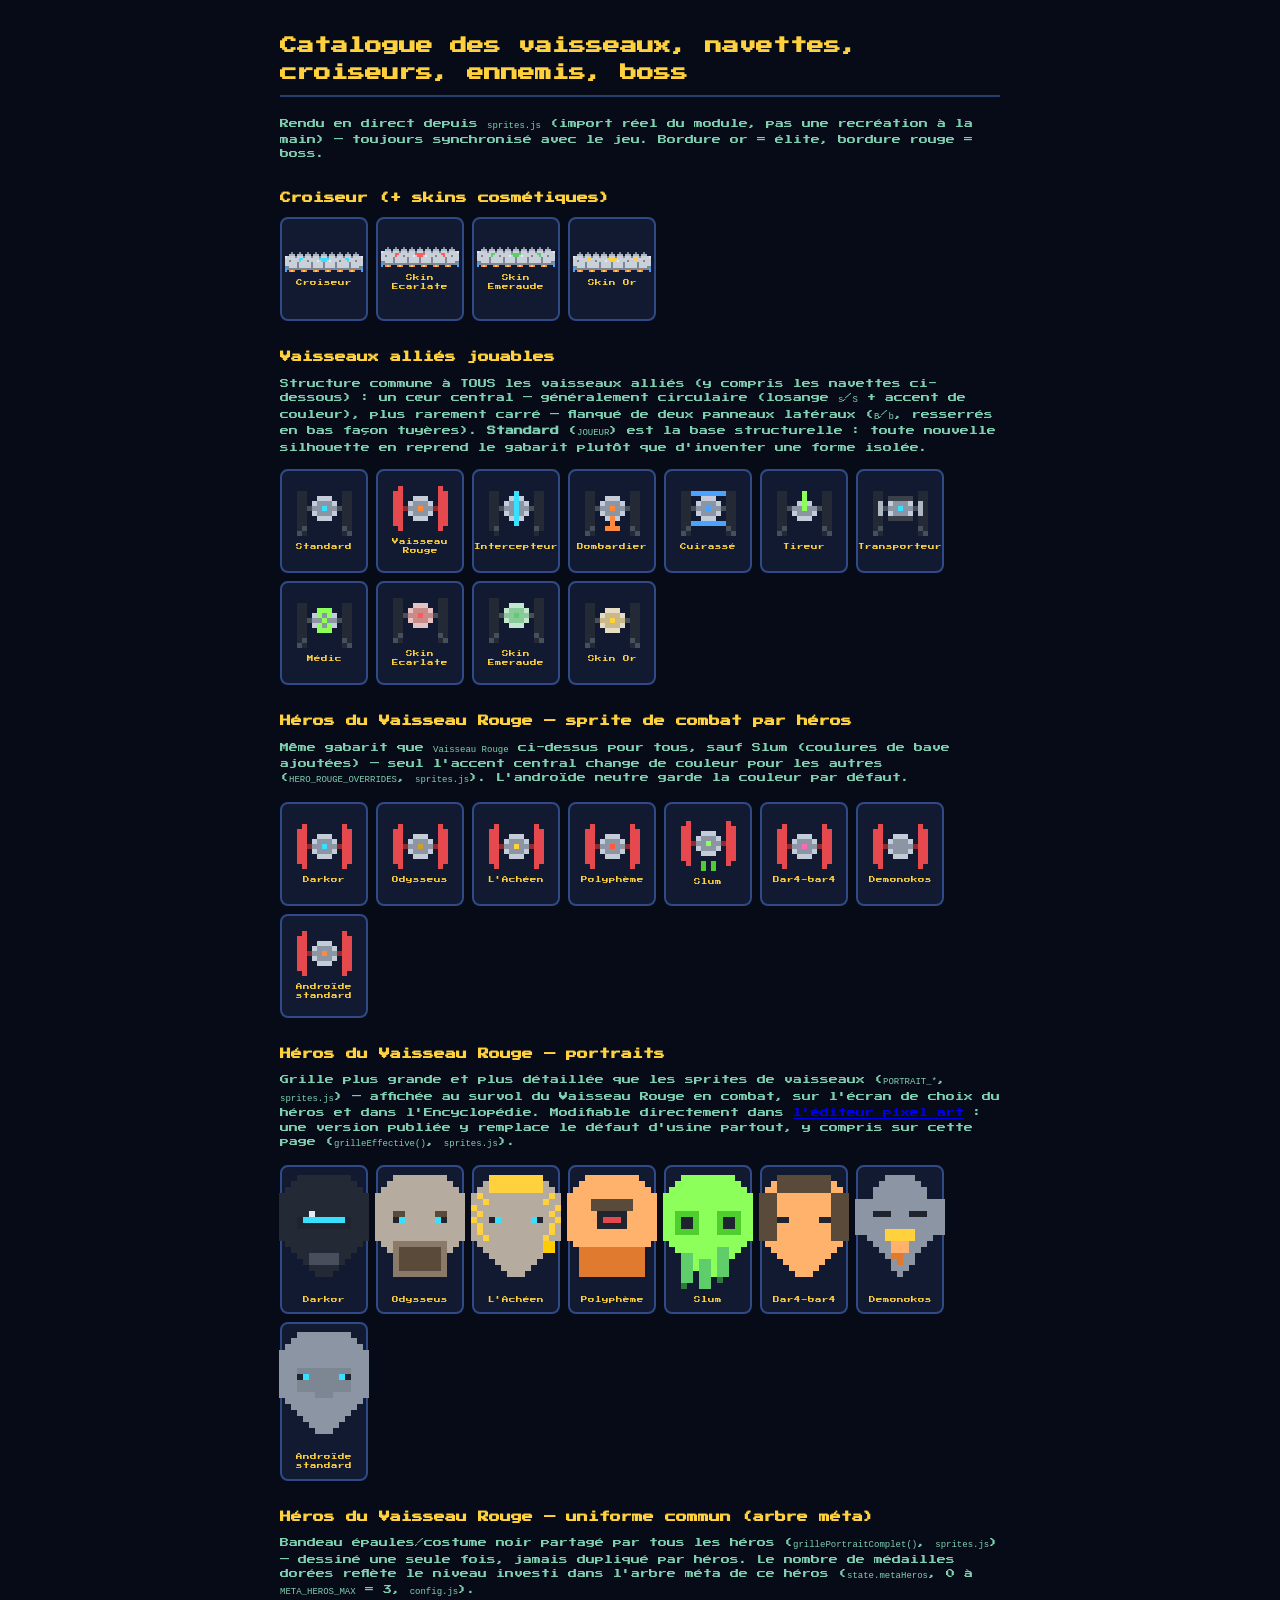
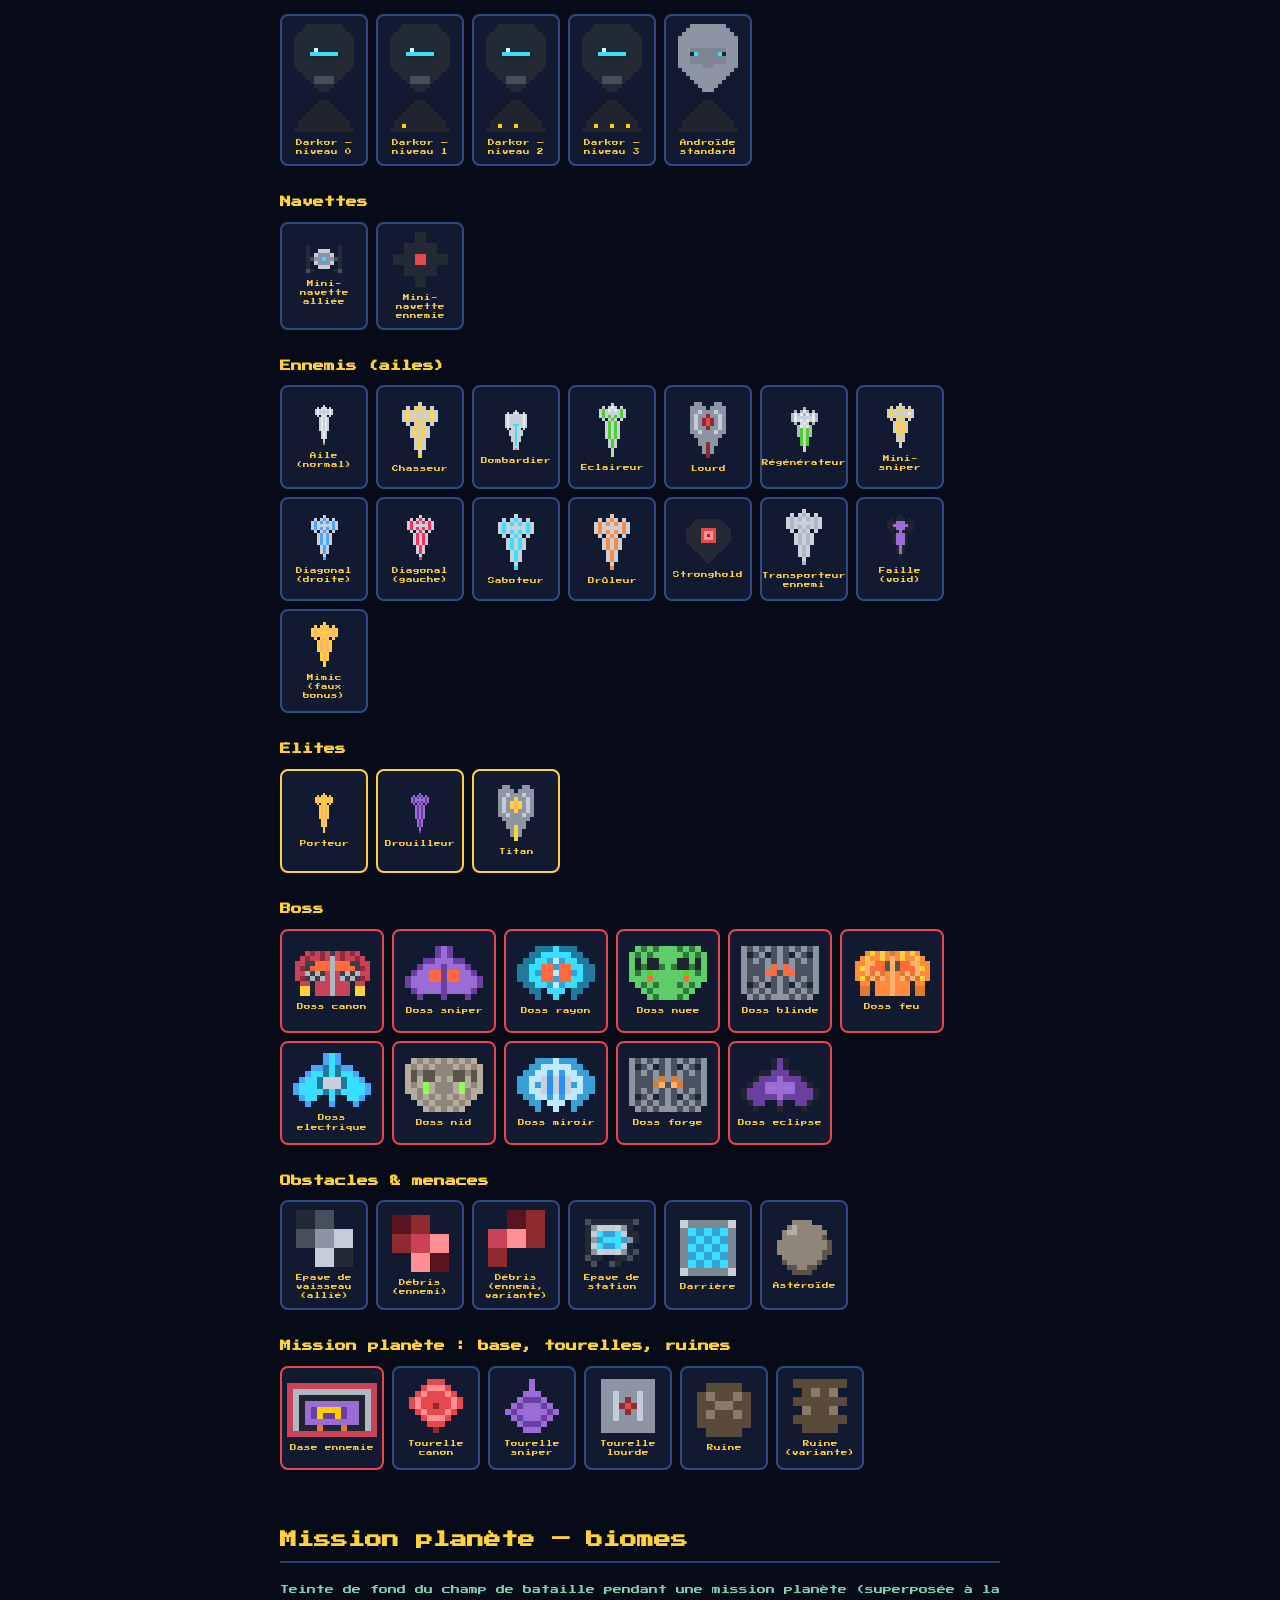
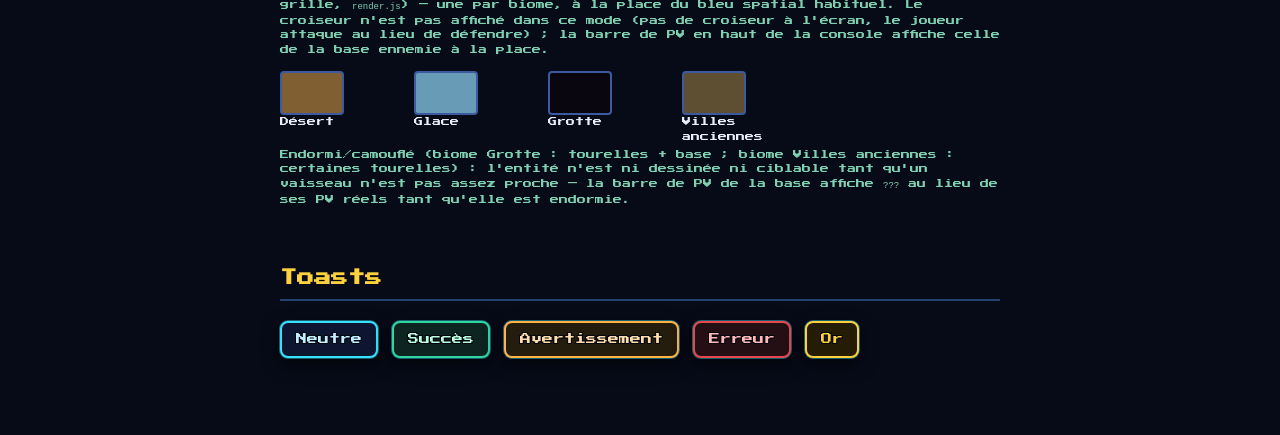
==== commit 1e6f4a41: "Icônes des toasts en pixel-art, résultat d'événement en surmodale, retour du transporteur - Toasts :" ====
--- a/design-system.html
+++ b/design-system.html
@@ -450,13 +450,25 @@
       <div class="secteur-info">Secteur 3</div>
     </div>
 
-    <h3 style="font-size:var(--fs-corps);color:#ffd23d;margin:28px 0 10px;">Modale de confirmation (résultat / mise à jour)</h3>
-    <p class="note">Titre + texte + un seul bouton OK. Utilisée pour confirmer le
-      résultat d'un événement aléatoire ou d'un bonus de planète, et pour la notification de mise à jour
-      (bouton désactivé ~600ms à l'ouverture pour éviter un clic fantôme juste après un chargement de page).</p>
+    <h3 style="font-size:var(--fs-corps);color:#ffd23d;margin:28px 0 10px;">Surmodale de résultat (événement / bonus de planète)</h3>
+    <p class="note">Titre + texte + un seul bouton OK, dans une boîte dimensionnée à son contenu
+      (<code>.submodal &gt; .boite</code>, jamais <code>.modal</code> plein écran) : elle s'affiche
+      PAR-DESSUS la page de choix encore ouverte derrière, qu'on devine dimmée tout autour — jamais une
+      nouvelle page qui la remplace. Voir <code>ui.js:ouvrirResultat()</code>.</p>
     <div class="confirm-preview">
       <h3>RÉSULTAT</h3>
       <p>+10% PV au croiseur.</p>
+      <button class="jouer">OK</button>
+    </div>
+
+    <h3 style="font-size:var(--fs-corps);color:#ffd23d;margin:28px 0 10px;">Modale de confirmation (mise à jour)</h3>
+    <p class="note">Même gabarit titre + texte + un seul bouton OK, mais en <code>.modal</code> plein
+      écran classique : contrairement au résultat d'événement, elle n'a rien d'autre à montrer
+      derrière (affichée seule, généralement juste après le chargement de la page). Bouton désactivé
+      ~600ms à l'ouverture pour éviter un clic fantôme.</p>
+    <div class="confirm-preview">
+      <h3>MISE À JOUR INSTALLÉE</h3>
+      <p>Nouvelle version disponible : 1.42.0</p>
       <button class="jouer">OK</button>
     </div>
 
